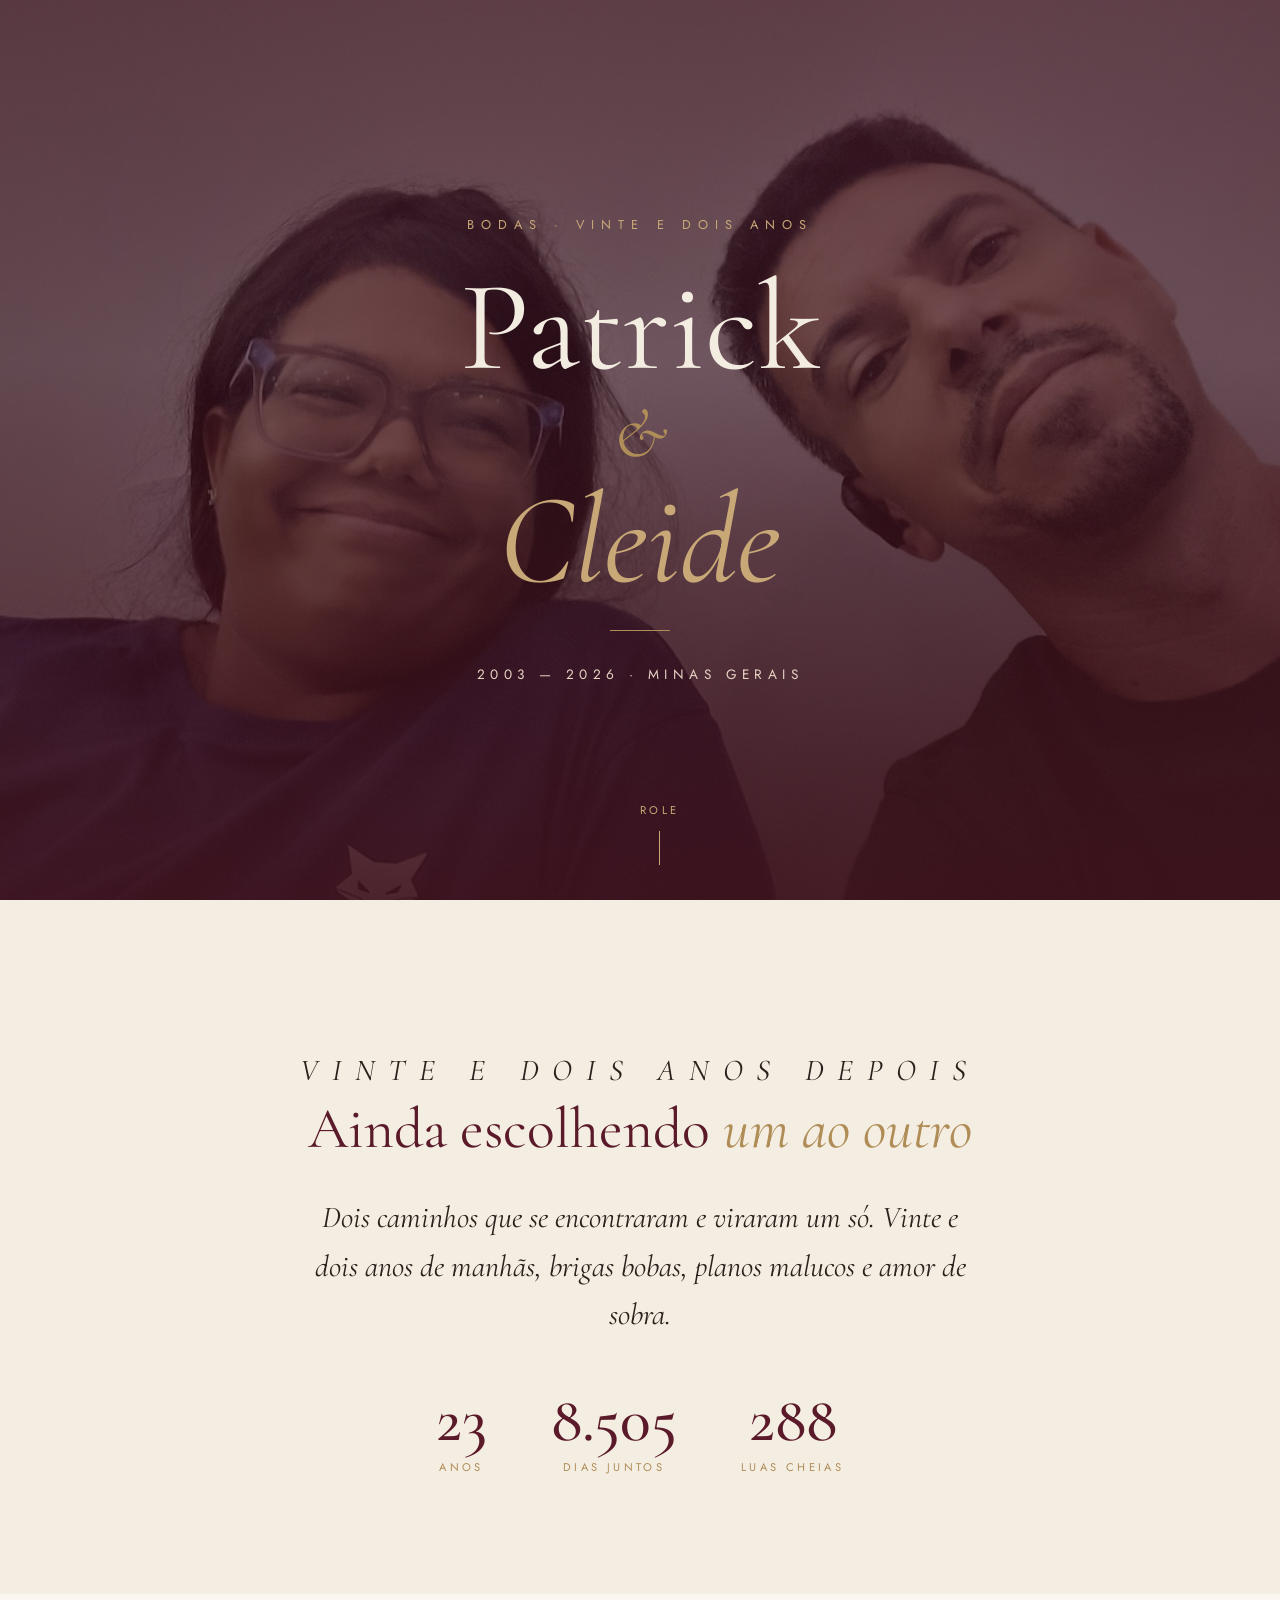
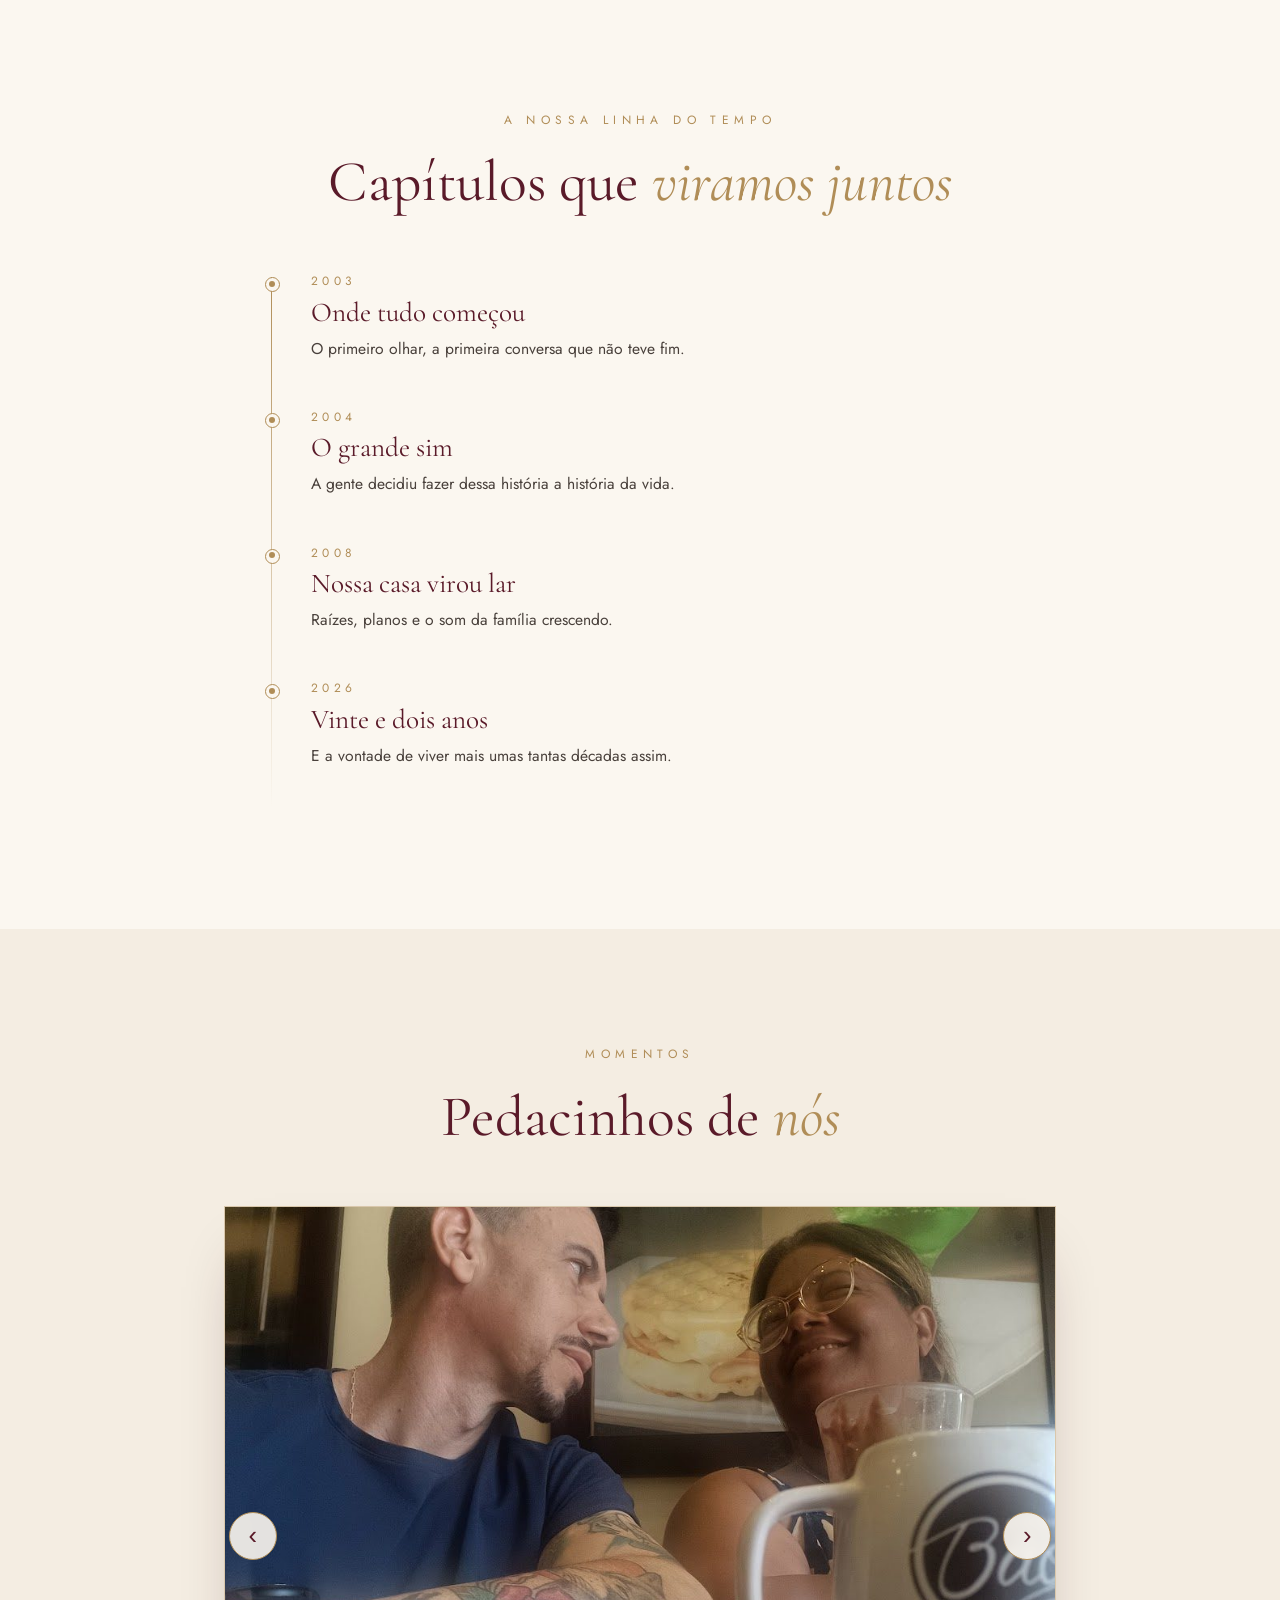
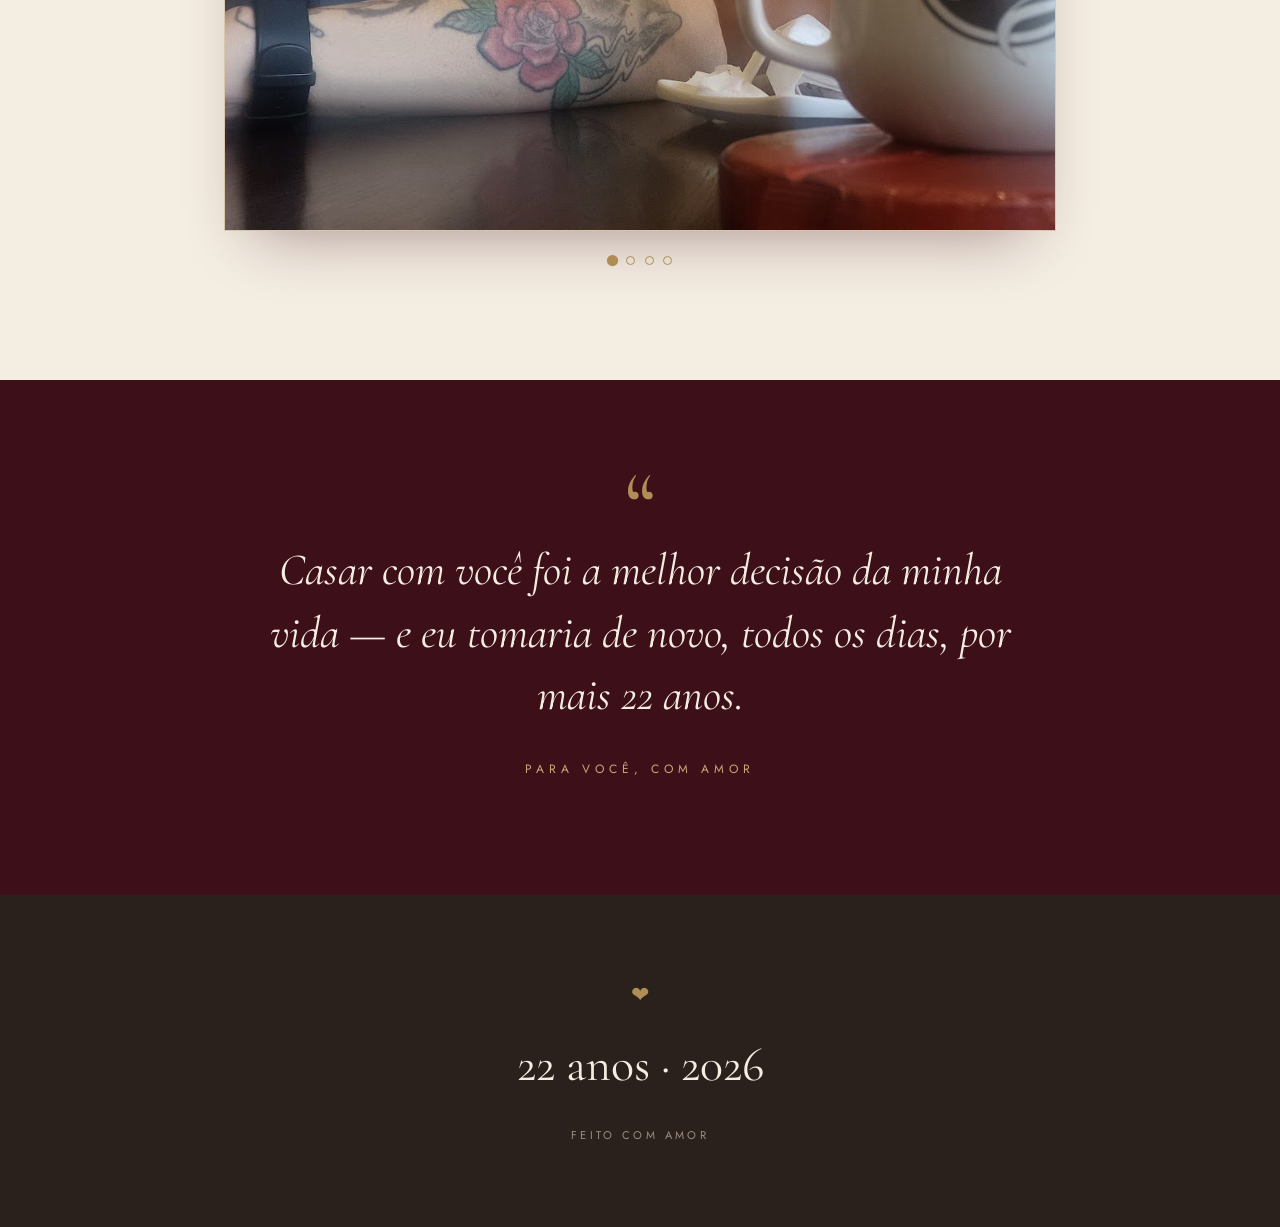
==== index.html @ 83cf00b6 "add index" ====
<!DOCTYPE html>
<html lang="pt-BR">
<head>
<meta charset="UTF-8">
<meta name="viewport" content="width=device-width, initial-scale=1.0">
<title>22 Anos · Nossa História</title>

<!--
  ╔══════════════════════════════════════════════════════════════╗
  ║   COMO PERSONALIZAR (super fácil)                              ║
  ╠══════════════════════════════════════════════════════════════╣
  ║                                                                ║
  ║   1) FOTOS                                                     ║
  ║      - Crie uma pasta chamada "fotos" do lado deste arquivo.   ║
  ║      - Coloque dentro: foto1.jpg, foto2.jpg, foto3.jpg ...     ║
  ║        (até foto8.jpg). Enquanto não tiver, aparece um         ║
  ║        espaço bonito reservado.                                ║
  ║      - A foto grande do topo é "fotos/capa.jpg".               ║
  ║                                                                ║
  ║   2) NOMES e DATAS                                             ║
  ║      - Procure por "EDITE AQUI" no código e troque os textos.  ║
  ║      - A data de quando vocês começaram fica logo abaixo,      ║
  ║        no bloco <script> (variável DATA_INICIO).               ║
  ║                                                                ║
  ╚══════════════════════════════════════════════════════════════╝
-->

<link rel="preconnect" href="https://fonts.googleapis.com">
<link rel="preconnect" href="https://fonts.gstatic.com" crossorigin>
<link href="https://fonts.googleapis.com/css2?family=Cormorant+Garamond:ital,wght@0,300;0,400;0,500;0,600;1,300;1,400;1,500&family=Jost:wght@300;400;500&display=swap" rel="stylesheet">

<style>
  :root{
    --cream:#F4EDE2;
    --ivory:#FBF7F0;
    --wine:#5A1A29;
    --wine-deep:#3D1019;
    --gold:#B08D57;
    --gold-soft:#C9A876;
    --ink:#2A211C;
    --blush:#E7D4C4;
  }

  *{margin:0;padding:0;box-sizing:border-box;}

  html{scroll-behavior:smooth;}

  body{
    font-family:'Jost',sans-serif;
    background:var(--ivory);
    color:var(--ink);
    overflow-x:hidden;
    line-height:1.7;
  }

  /* grão sutil sobre tudo */
  body::before{
    content:"";
    position:fixed;inset:0;
    pointer-events:none;z-index:9999;
    opacity:.035;
    background-image:url("data:image/svg+xml,%3Csvg xmlns='http://www.w3.org/2000/svg' width='160' height='160'%3E%3Cfilter id='n'%3E%3CfeTurbulence type='fractalNoise' baseFrequency='.9' numOctaves='3'/%3E%3C/filter%3E%3Crect width='100%25' height='100%25' filter='url(%23n)'/%3E%3C/svg%3E");
  }

  .serif{font-family:'Cormorant Garamond',serif;}

  /* ---------- HERO ---------- */
  .hero{
    position:relative;
    min-height:100vh;
    display:flex;
    align-items:center;
    justify-content:center;
    text-align:center;
    color:var(--cream);
    overflow:hidden;
  }
  .hero__bg{
    position:absolute;inset:0;
    background:var(--wine-deep);
  }
  .hero__bg img{
    width:100%;height:100%;
    object-fit:cover;
    opacity:.55;
    transform:scale(1.05);
    animation:slowZoom 18s ease-in-out infinite alternate;
  }
  @keyframes slowZoom{to{transform:scale(1.18);}}
  .hero__bg::after{
    content:"";position:absolute;inset:0;
    background:linear-gradient(180deg,rgba(61,16,25,.55) 0%,rgba(61,16,25,.35) 40%,rgba(61,16,25,.85) 100%);
  }
  .hero__inner{position:relative;z-index:2;padding:2rem;}
  .hero__kicker{
    font-size:.8rem;letter-spacing:.55em;
    text-transform:uppercase;
    color:var(--gold-soft);
    margin-bottom:1.8rem;
    opacity:0;animation:rise 1s ease .3s forwards;
  }
  .hero__names{
    font-size:clamp(3.2rem,11vw,8rem);
    font-weight:400;
    line-height:1;
    color:var(--cream);
    opacity:0;animation:rise 1.1s ease .55s forwards;
  }
  .hero__names em{font-style:italic;color:var(--gold-soft);}
  .hero__amp{display:block;font-size:.55em;color:var(--gold);font-style:italic;margin:.1em 0;}
  .hero__since{
    margin-top:2rem;
    font-size:.85rem;letter-spacing:.4em;text-transform:uppercase;
    color:var(--blush);
    opacity:0;animation:rise 1s ease .85s forwards;
  }
  .hero__line{
    width:60px;height:1px;background:var(--gold);
    margin:1.6rem auto;
    transform:scaleX(0);transform-origin:center;
    animation:grow 1.2s ease 1.1s forwards;
  }
  .scroll-hint{
    position:absolute;bottom:2.2rem;left:50%;transform:translateX(-50%);
    z-index:2;color:var(--gold-soft);font-size:.7rem;letter-spacing:.3em;
    text-transform:uppercase;opacity:0;animation:rise 1s ease 1.6s forwards;
  }
  .scroll-hint span{display:block;width:1px;height:34px;background:var(--gold-soft);margin:.7rem auto 0;animation:bob 2s ease-in-out infinite;}

  @keyframes rise{from{opacity:0;transform:translateY(22px);}to{opacity:1;transform:translateY(0);}}
  @keyframes grow{to{transform:scaleX(1);}}
  @keyframes bob{0%,100%{transform:scaleY(.4);transform-origin:top;}50%{transform:scaleY(1);}}

  /* ---------- seções genéricas ---------- */
  section{padding:clamp(4rem,9vw,9rem) 1.5rem;}
  .wrap{max-width:1100px;margin:0 auto;}
  .center{text-align:center;}

  .eyebrow{
    font-size:.75rem;letter-spacing:.45em;text-transform:uppercase;
    color:var(--gold);margin-bottom:1.2rem;
  }
  .display{
    font-family:'Cormorant Garamond',serif;
    font-weight:400;
    font-size:clamp(2.2rem,5vw,3.6rem);
    line-height:1.15;color:var(--wine);
  }
  .display em{font-style:italic;color:var(--gold);}

  /* intro */
  .intro{background:var(--cream);}
  .intro p{
    font-family:'Cormorant Garamond',serif;
    font-size:clamp(1.3rem,2.6vw,1.9rem);
    font-style:italic;
    max-width:680px;margin:2rem auto 0;
    color:var(--ink);line-height:1.6;
  }

  /* contador */
  .counter{display:flex;justify-content:center;gap:clamp(1.5rem,5vw,4rem);flex-wrap:wrap;margin-top:3rem;}
  .counter div{text-align:center;}
  .counter b{
    font-family:'Cormorant Garamond',serif;
    display:block;font-size:clamp(2.4rem,6vw,4rem);
    font-weight:500;color:var(--wine);line-height:1;
  }
  .counter small{font-size:.7rem;letter-spacing:.3em;text-transform:uppercase;color:var(--gold);}

  /* ---------- timeline ---------- */
  .timeline{background:var(--ivory);}
  .tl{max-width:760px;margin:3.5rem auto 0;position:relative;}
  .tl::before{content:"";position:absolute;left:11px;top:6px;bottom:6px;width:1px;background:linear-gradient(var(--gold),transparent);}
  .tl__item{position:relative;padding:0 0 2.8rem 3.2rem;}
  .tl__item::before{content:"";position:absolute;left:5px;top:6px;width:13px;height:13px;border-radius:50%;background:var(--ivory);border:1px solid var(--gold);}
  .tl__item::after{content:"";position:absolute;left:8.5px;top:9.5px;width:6px;height:6px;border-radius:50%;background:var(--gold);}
  .tl__year{font-size:.75rem;letter-spacing:.35em;text-transform:uppercase;color:var(--gold);margin-bottom:.3rem;}
  .tl__title{font-family:'Cormorant Garamond',serif;font-size:1.7rem;color:var(--wine);line-height:1.2;}
  .tl__text{font-size:.98rem;color:var(--ink);opacity:.85;margin-top:.4rem;}

  /* ---------- galeria / carrossel ---------- */
  .gallery{background:var(--cream);}
  .carousel{position:relative;max-width:880px;margin:3.5rem auto 0;padding:0 1.5rem;}
  .carousel__viewport{overflow:hidden;border:1px solid rgba(176,141,87,.4);box-shadow:0 30px 60px -30px rgba(61,16,25,.45);}
  .carousel__track{display:flex;transition:transform .7s cubic-bezier(.16,1,.3,1);}
  .slide{position:relative;flex:0 0 100%;aspect-ratio:4/3;overflow:hidden;background:linear-gradient(135deg,var(--blush),var(--cream));}
  .slide img{width:100%;height:100%;object-fit:cover;display:block;position:relative;z-index:2;}
  .foto__ph{position:absolute;inset:0;z-index:1;display:flex;flex-direction:column;align-items:center;justify-content:center;color:var(--gold);text-align:center;padding:1rem;}
  .foto__ph svg{width:34px;height:34px;opacity:.6;margin-bottom:.6rem;}
  .foto__ph span{font-size:.7rem;letter-spacing:.15em;text-transform:uppercase;opacity:.75;}
  .carousel__arrow{
    position:absolute;top:50%;transform:translateY(-50%);
    width:48px;height:48px;border-radius:50%;
    border:1px solid var(--gold);background:rgba(251,247,240,.9);
    color:var(--wine);font-size:1.6rem;line-height:1;cursor:pointer;
    display:flex;align-items:center;justify-content:center;
    transition:background .3s,color .3s,transform .3s;z-index:5;
    backdrop-filter:blur(4px);
  }
  .carousel__arrow:hover{background:var(--wine);color:var(--cream);}
  .carousel__arrow.prev{left:1.8rem;}
  .carousel__arrow.next{right:1.8rem;}
  .carousel__dots{display:flex;justify-content:center;gap:.6rem;margin-top:1.6rem;}
  .carousel__dots button{
    width:9px;height:9px;border-radius:50%;padding:0;cursor:pointer;
    border:1px solid var(--gold);background:transparent;transition:background .3s,transform .3s;
  }
  .carousel__dots button.active{background:var(--gold);transform:scale(1.25);}

  /* ---------- citação ---------- */
  .quote{background:var(--wine-deep);color:var(--cream);text-align:center;}
  .quote .mark{font-family:'Cormorant Garamond',serif;font-size:6rem;color:var(--gold);line-height:.2;display:block;}
  .quote p{font-family:'Cormorant Garamond',serif;font-style:italic;font-size:clamp(1.6rem,4vw,2.8rem);max-width:760px;margin:1.5rem auto 0;line-height:1.4;}
  .quote .by{margin-top:2rem;font-size:.75rem;letter-spacing:.4em;text-transform:uppercase;color:var(--gold-soft);}

  /* ---------- rodapé ---------- */
  footer{background:var(--ink);color:var(--blush);text-align:center;padding:5rem 1.5rem;}
  footer .heart{color:var(--gold);font-size:1.4rem;}
  footer .date{font-family:'Cormorant Garamond',serif;font-size:clamp(2rem,5vw,3rem);color:var(--cream);margin:.8rem 0;}
  footer small{font-size:.7rem;letter-spacing:.3em;text-transform:uppercase;opacity:.6;}

  /* reveal on scroll */
  .reveal{opacity:0;transform:translateY(34px);transition:opacity 1s ease,transform 1s ease;}
  .reveal.in{opacity:1;transform:none;}

  /* responsivo */
  @media(max-width:720px){
    .carousel{padding:0 .5rem;}
    .carousel__arrow{width:40px;height:40px;font-size:1.3rem;}
    .carousel__arrow.prev{left:.7rem;}
    .carousel__arrow.next{right:.7rem;}
    .slide{aspect-ratio:3/4;}
    .tl::before{left:11px;}
  }
</style>
</head>
<body>

  <!-- ===================== HERO ===================== -->
  <header class="hero">
    <div class="hero__bg">
      <!-- foto de capa: coloque fotos/capa.jpg -->
      <img src="[data-uri]" alt="">
    </div>
    <div class="hero__inner">
      <p class="hero__kicker">Bodas · Vinte e dois anos</p>
      <!-- EDITE AQUI: os nomes do casal -->
      <h1 class="hero__names serif">Patrick <span class="hero__amp">&amp;</span> <em>Cleide</em></h1>
      <div class="hero__line"></div>
      <!-- EDITE AQUI: a data / cidade -->
      <p class="hero__since">2003 — 2026 · Minas Gerais</p>
    </div>
    <div class="scroll-hint">role<span></span></div>
  </header>

  <!-- ===================== INTRO + CONTADOR ===================== -->
  <section class="intro center">
    <div class="wrap reveal">
      <p class="eyebrow">Vinte e dois anos depois</p>
      <h2 class="display">Ainda escolhendo <em>um ao outro</em></h2>
      <!-- EDITE AQUI: a frase de abertura -->
      <p>Dois caminhos que se encontraram e viraram um só. Vinte e dois anos de manhãs, brigas bobas, planos malucos e amor de sobra.</p>

      <div class="counter">
        <div><b id="anos">22</b><small>anos</small></div>
        <div><b id="dias">—</b><small>dias juntos</small></div>
        <div><b id="luas">—</b><small>luas cheias</small></div>
      </div>
    </div>
  </section>

  <!-- ===================== TIMELINE ===================== -->
  <section class="timeline">
    <div class="wrap center reveal">
      <p class="eyebrow">A nossa linha do tempo</p>
      <h2 class="display">Capítulos que <em>viramos juntos</em></h2>
    </div>
    <!-- EDITE AQUI: troque ano, título e texto de cada marco -->
    <div class="tl">
      <div class="tl__item reveal">
        <div class="tl__year">2003</div>
        <div class="tl__title">Onde tudo começou</div>
        <div class="tl__text">O primeiro olhar, a primeira conversa que não teve fim.</div>
      </div>
      <div class="tl__item reveal">
        <div class="tl__year">2004</div>
        <div class="tl__title">O grande sim</div>
        <div class="tl__text">A gente decidiu fazer dessa história a história da vida.</div>
      </div>
      <div class="tl__item reveal">
        <div class="tl__year">2008</div>
        <div class="tl__title">Nossa casa virou lar</div>
        <div class="tl__text">Raízes, planos e o som da família crescendo.</div>
      </div>
      <div class="tl__item reveal">
        <div class="tl__year">2026</div>
        <div class="tl__title">Vinte e dois anos</div>
        <div class="tl__text">E a vontade de viver mais umas tantas décadas assim.</div>
      </div>
    </div>
  </section>

  <!-- ===================== GALERIA ===================== -->
  <section class="gallery">
    <div class="wrap center reveal">
      <p class="eyebrow">Momentos</p>
      <h2 class="display">Pedacinhos de <em>nós</em></h2>
    </div>
    <div class="carousel" id="carousel">
      <div class="carousel__viewport">
        <div class="carousel__track" id="track">
          <figure class="slide"><img src="[data-uri]" alt="Café da manhã a dois"></figure>
          <figure class="slide"><img src="[data-uri]" alt="Em casa"></figure>
          <figure class="slide"><img src="[data-uri]" alt="Noite especial"></figure>
          <figure class="slide"><img src="[data-uri]" alt="Começo de 2026"></figure>
        </div>
      </div>
      <button class="carousel__arrow prev" id="prev" aria-label="Anterior">&#8249;</button>
      <button class="carousel__arrow next" id="next" aria-label="Próxima">&#8250;</button>
      <div class="carousel__dots" id="dots"></div>
    </div>
  </section>

  <!-- ===================== CITAÇÃO ===================== -->
  <section class="quote">
    <div class="wrap reveal">
      <span class="mark">&ldquo;</span>
      <!-- EDITE AQUI: uma frase de vocês -->
      <p>Casar com você foi a melhor decisão da minha vida — e eu tomaria de novo, todos os dias, por mais 22 anos.</p>
      <div class="by">para você, com amor</div>
    </div>
  </section>

  <!-- ===================== RODAPÉ ===================== -->
  <footer>
    <div class="heart">&#10084;</div>
    <!-- EDITE AQUI: a data da comemoração -->
    <div class="date serif">22 anos &middot; 2026</div>
    <small>Feito com amor</small>
  </footer>

<script>
  /* ===== EDITE AQUI: data em que vocês começaram (ano, mês, dia) ===== */
  /* mês começa em 0 -> janeiro=0, fevereiro=1, ... dezembro=11 */
  const DATA_INICIO = new Date(2003, 7, 24); // 24/agosto/2003

  (function(){
    const hoje = new Date();
    const ms = hoje - DATA_INICIO;
    const dias = Math.floor(ms / 86400000);
    const anos = Math.floor(dias / 365.25);
    const luas = Math.floor(dias / 29.53);

    document.getElementById('anos').textContent = anos;
    document.getElementById('dias').textContent = dias.toLocaleString('pt-BR');
    document.getElementById('luas').textContent = luas.toLocaleString('pt-BR');
  })();

  /* reveal no scroll */
  const io = new IntersectionObserver((entries)=>{
    entries.forEach(e=>{ if(e.isIntersecting){ e.target.classList.add('in'); io.unobserve(e.target);} });
  },{threshold:.15});
  document.querySelectorAll('.reveal').forEach(el=>io.observe(el));

  /* ===== carrossel ===== */
  (function(){
    const track = document.getElementById('track');
    const slides = Array.from(track.children);
    const dotsBox = document.getElementById('dots');
    let index = 0;

    // cria as bolinhas
    slides.forEach((_,i)=>{
      const b = document.createElement('button');
      if(i===0) b.classList.add('active');
      b.addEventListener('click',()=>go(i));
      dotsBox.appendChild(b);
    });
    const dots = Array.from(dotsBox.children);

    function go(i){
      index = (i + slides.length) % slides.length;
      track.style.transform = 'translateX(' + (-index*100) + '%)';
      dots.forEach((d,n)=>d.classList.toggle('active', n===index));
    }
    const next = ()=>go(index+1);
    const prev = ()=>go(index-1);

    document.getElementById('next').addEventListener('click',()=>{next();reset();});
    document.getElementById('prev').addEventListener('click',()=>{prev();reset();});

    // autoplay (pausa ao passar o mouse)
    let timer = setInterval(next, 5000);
    function reset(){ clearInterval(timer); timer = setInterval(next, 5000); }
    const car = document.getElementById('carousel');
    car.addEventListener('mouseenter',()=>clearInterval(timer));
    car.addEventListener('mouseleave',reset);

    // swipe no celular
    let x0=null;
    track.addEventListener('touchstart',e=>x0=e.touches[0].clientX,{passive:true});
    track.addEventListener('touchend',e=>{
      if(x0===null) return;
      const dx = e.changedTouches[0].clientX - x0;
      if(Math.abs(dx)>40){ dx<0 ? next() : prev(); reset(); }
      x0=null;
    });
  })();
</script>
</body>
</html>
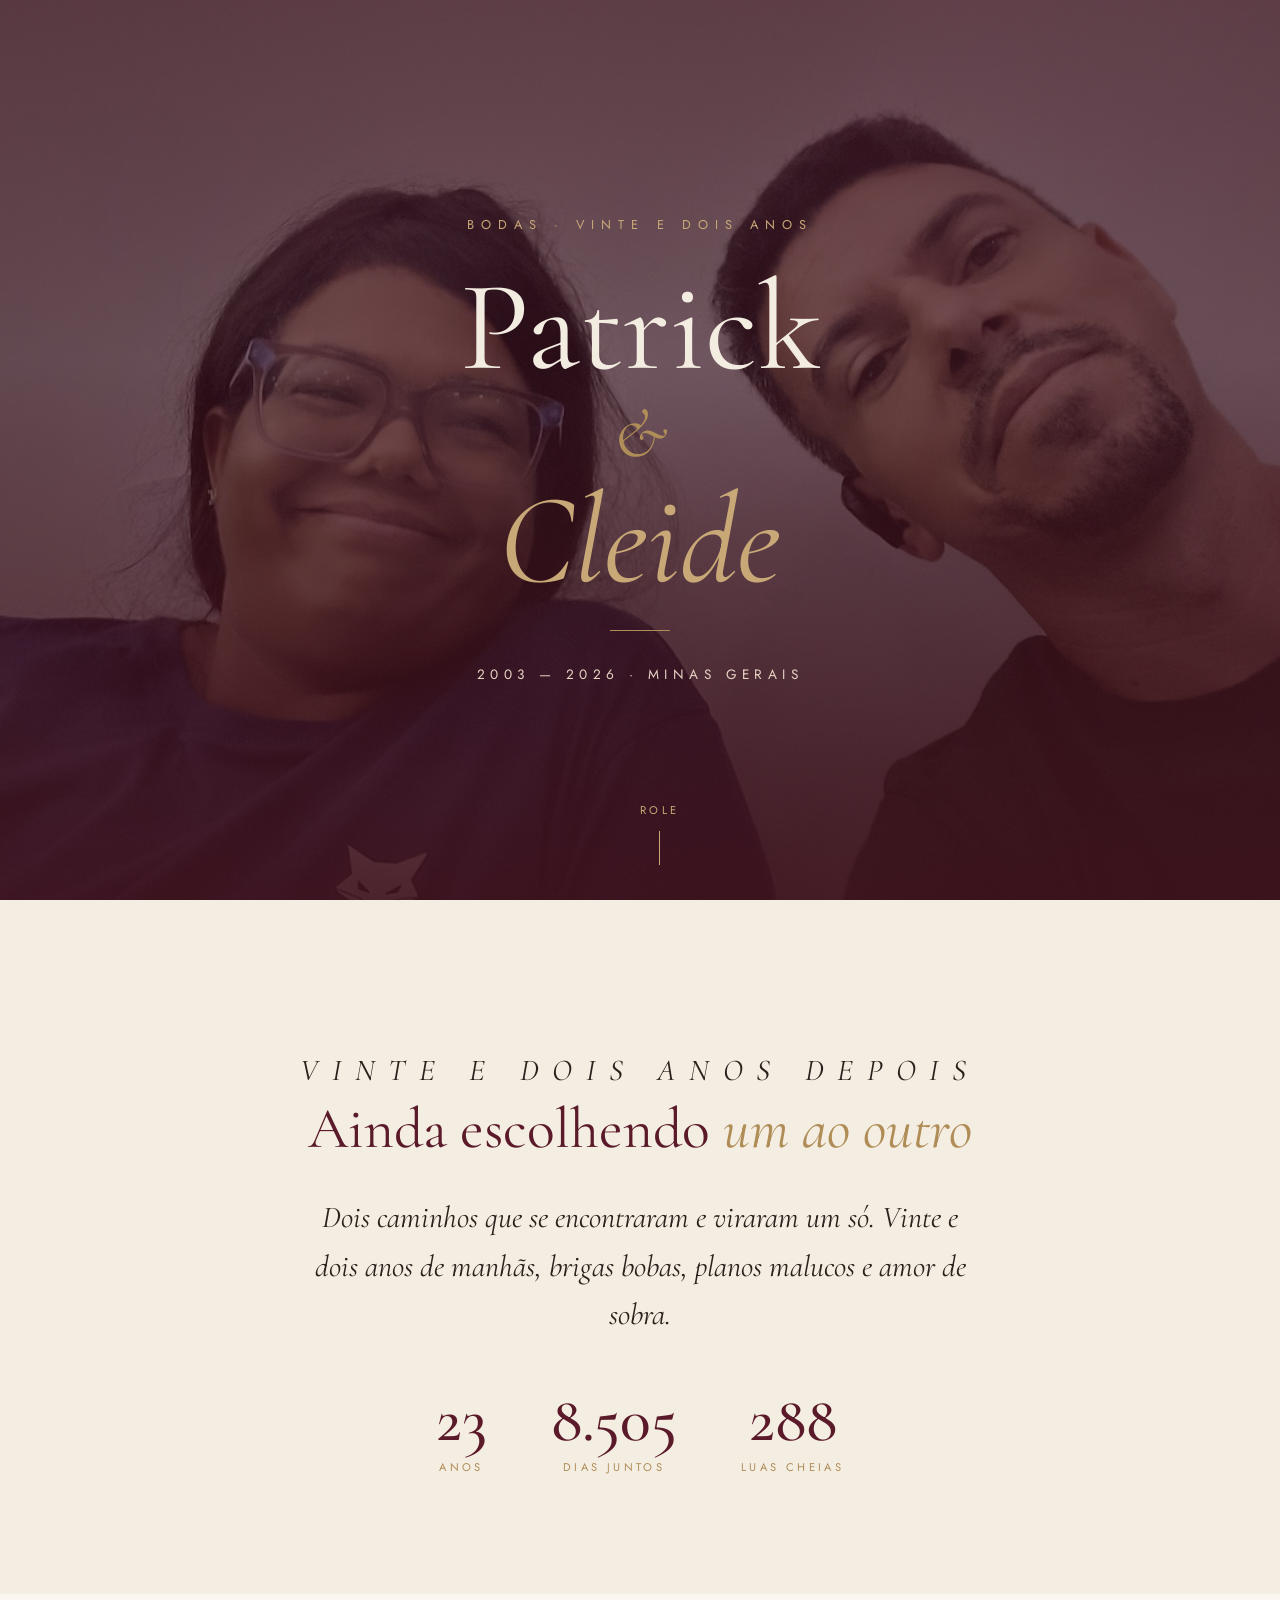
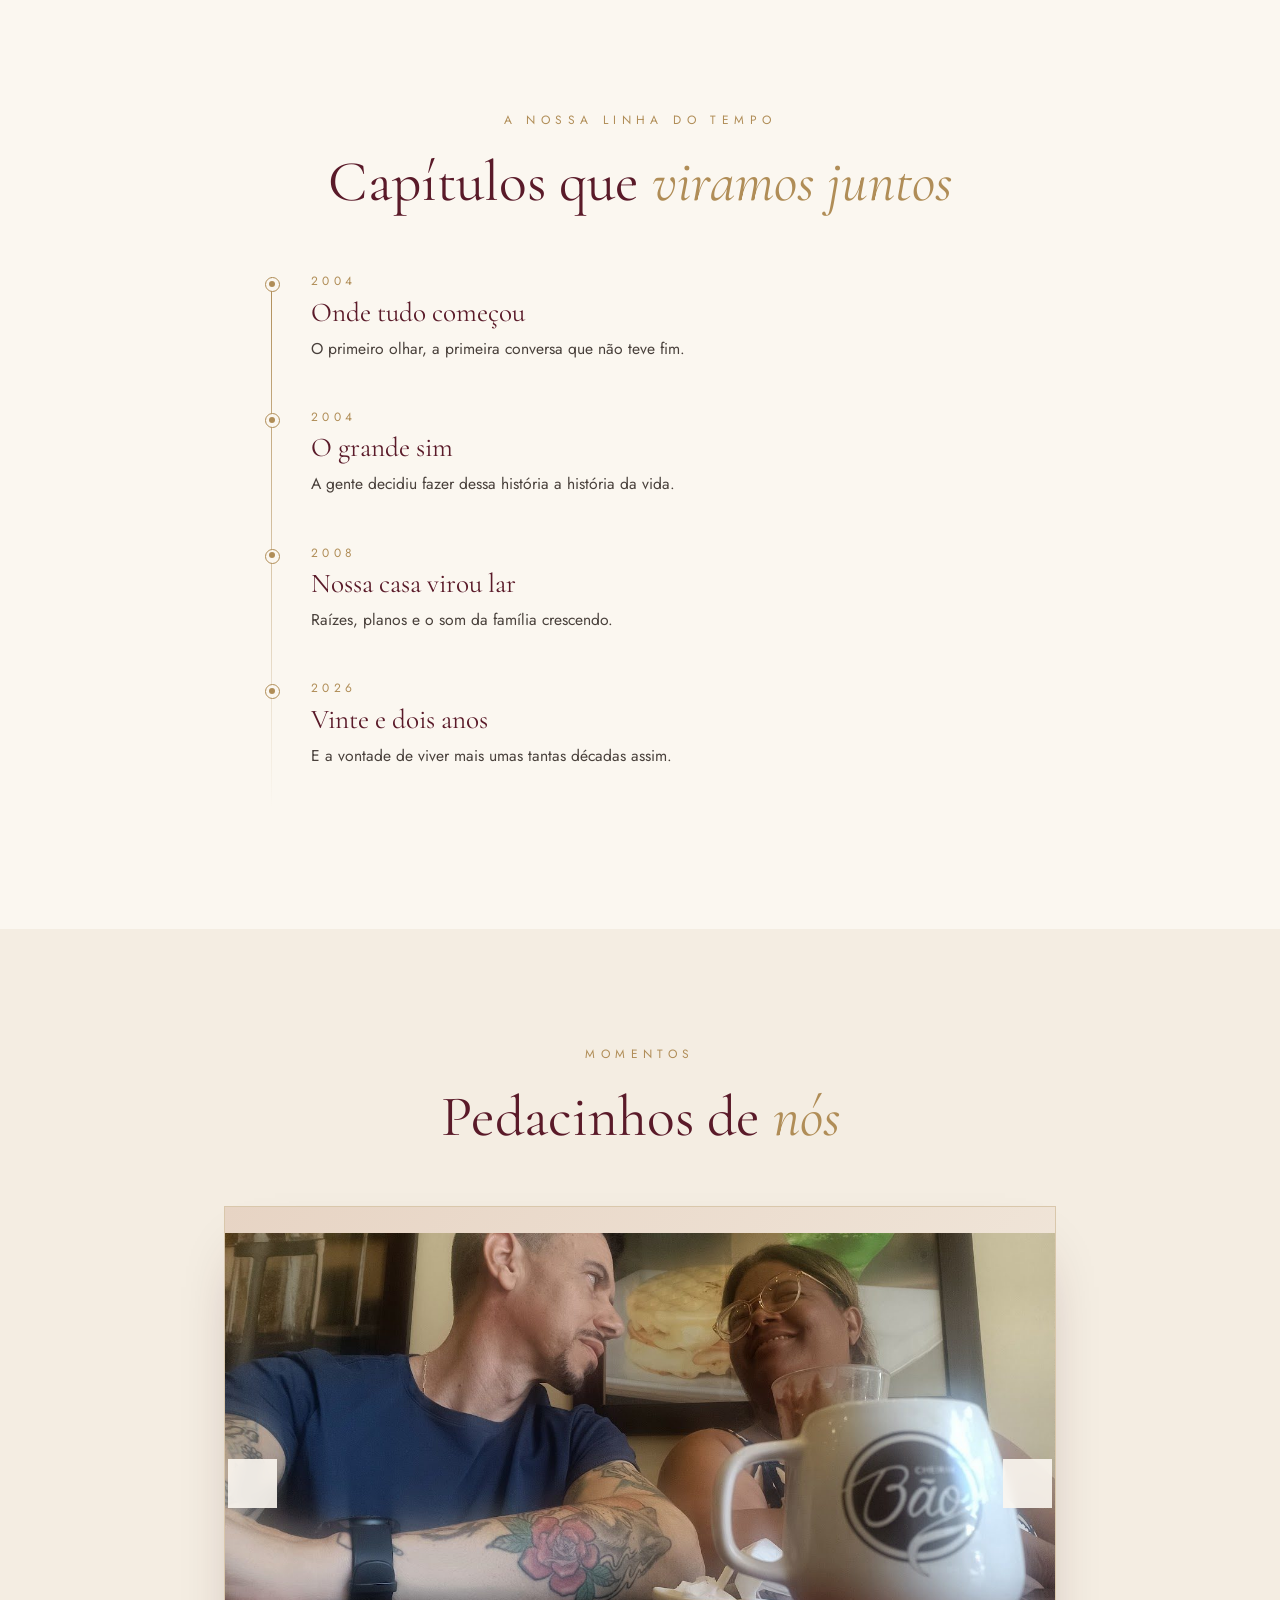
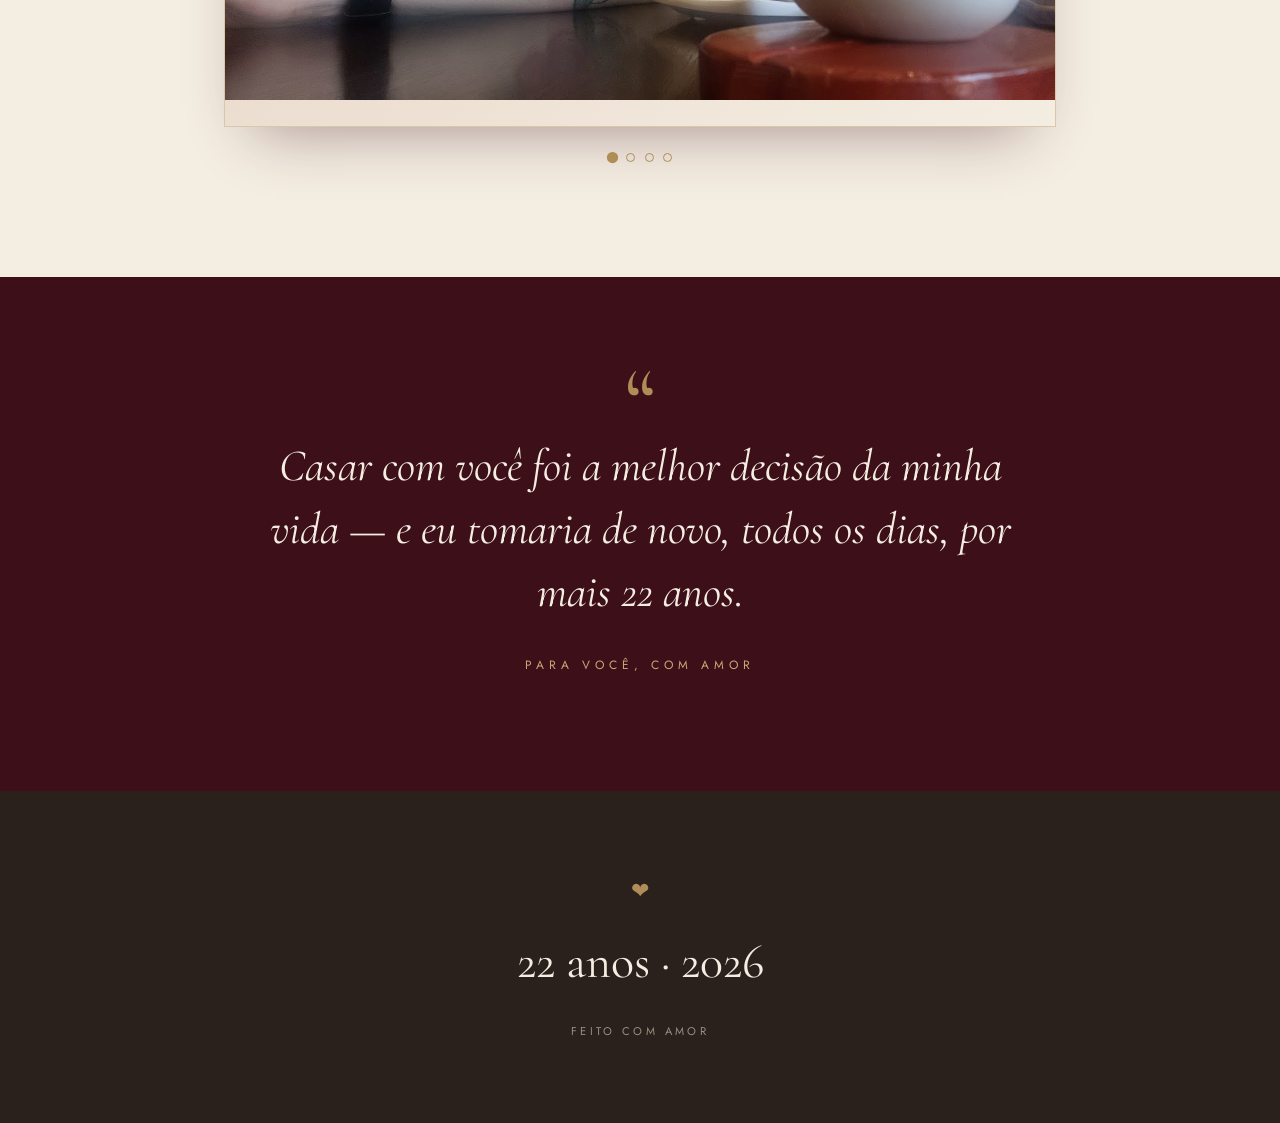
==== commit 91e70efe: "update carousel slide aspect ratio and image fit; change timeline year to 2004" ====
--- a/index.html
+++ b/index.html
@@ -184,8 +184,8 @@
   .carousel{position:relative;max-width:880px;margin:3.5rem auto 0;padding:0 1.5rem;}
   .carousel__viewport{overflow:hidden;border:1px solid rgba(176,141,87,.4);box-shadow:0 30px 60px -30px rgba(61,16,25,.45);}
   .carousel__track{display:flex;transition:transform .7s cubic-bezier(.16,1,.3,1);}
-  .slide{position:relative;flex:0 0 100%;aspect-ratio:4/3;overflow:hidden;background:linear-gradient(135deg,var(--blush),var(--cream));}
-  .slide img{width:100%;height:100%;object-fit:cover;display:block;position:relative;z-index:2;}
+  .slide{position:relative;flex:0 0 100%;aspect-ratio:16/10;overflow:hidden;background:linear-gradient(135deg,var(--blush),var(--cream));}
+  .slide img{width:100%;height:100%;object-fit:contain;object-position:center;display:block;position:relative;z-index:2;}
   .foto__ph{position:absolute;inset:0;z-index:1;display:flex;flex-direction:column;align-items:center;justify-content:center;color:var(--gold);text-align:center;padding:1rem;}
   .foto__ph svg{width:34px;height:34px;opacity:.6;margin-bottom:.6rem;}
   .foto__ph span{font-size:.7rem;letter-spacing:.15em;text-transform:uppercase;opacity:.75;}
@@ -230,7 +230,7 @@
     .carousel__arrow{width:40px;height:40px;font-size:1.3rem;}
     .carousel__arrow.prev{left:.7rem;}
     .carousel__arrow.next{right:.7rem;}
-    .slide{aspect-ratio:3/4;}
+    .slide{aspect-ratio:4/3;}
     .tl::before{left:11px;}
   }
 </style>
@@ -279,7 +279,7 @@
     <!-- EDITE AQUI: troque ano, título e texto de cada marco -->
     <div class="tl">
       <div class="tl__item reveal">
-        <div class="tl__year">2003</div>
+        <div class="tl__year">2004</div>
         <div class="tl__title">Onde tudo começou</div>
         <div class="tl__text">O primeiro olhar, a primeira conversa que não teve fim.</div>
       </div>
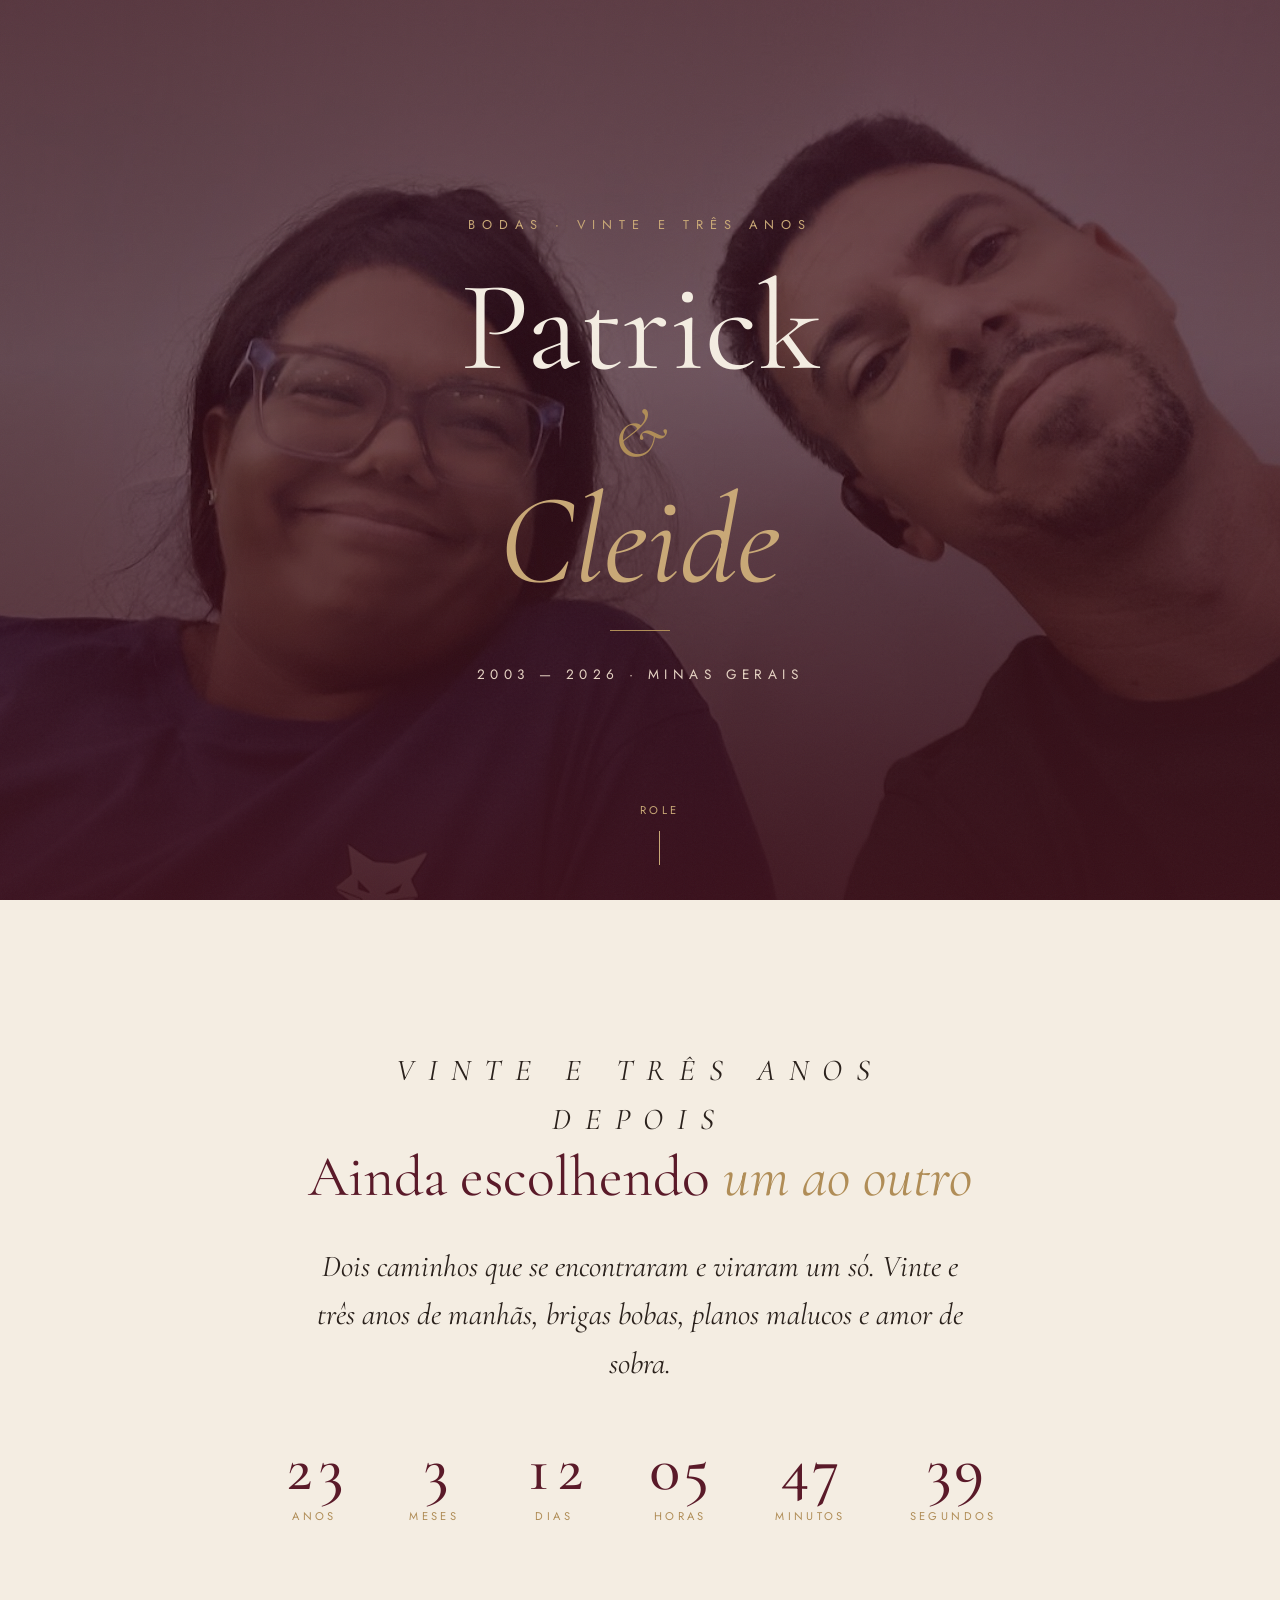
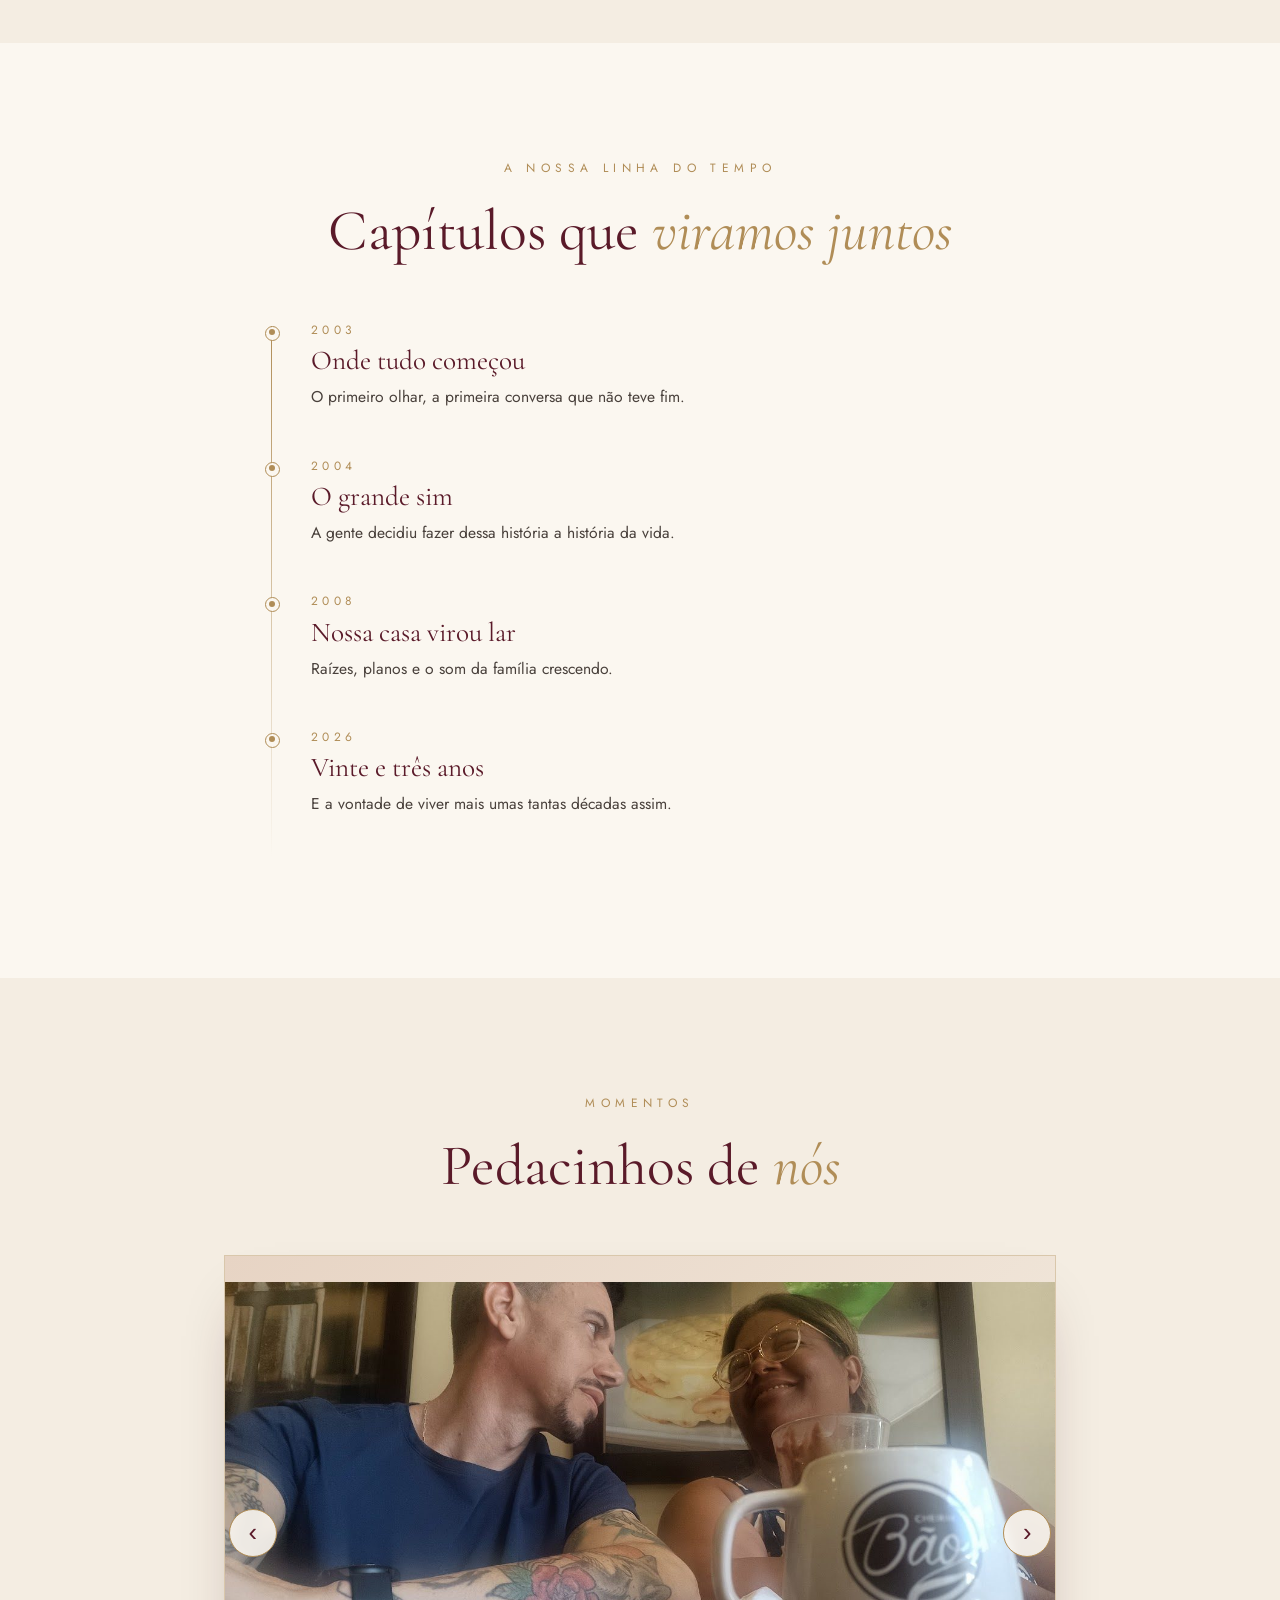
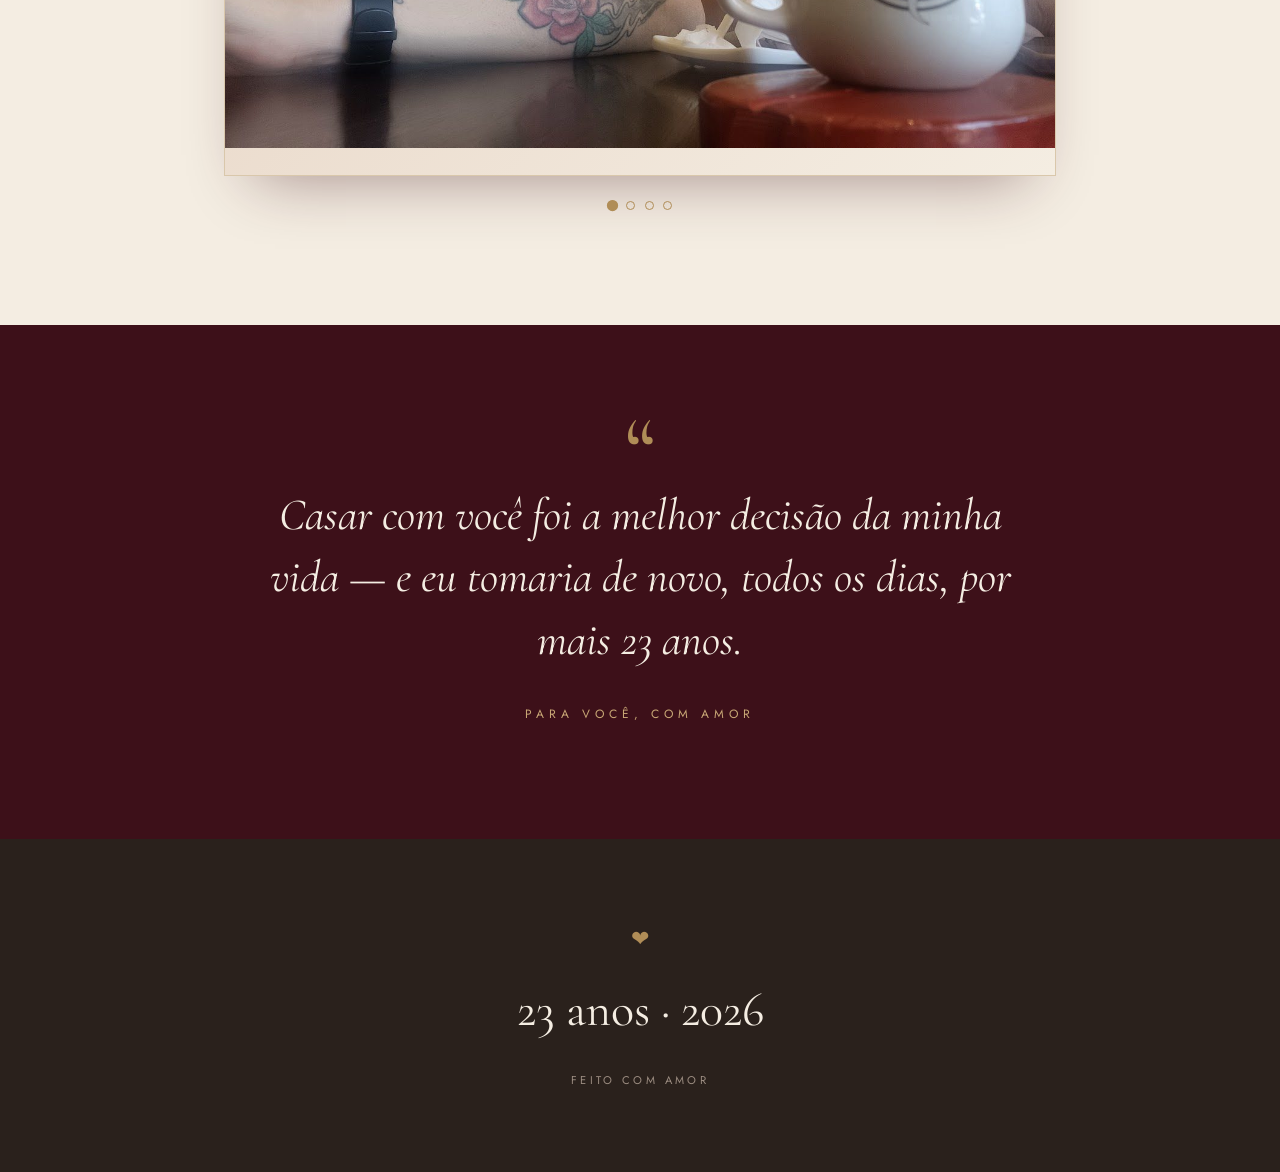
==== commit 9b7b73f0: "feat: contador em tempo real e anos dinâmicos - adiciona contador ao vivo (anos, meses, dias, horas," ====
--- a/index.html
+++ b/index.html
@@ -3,7 +3,7 @@
 <head>
 <meta charset="UTF-8">
 <meta name="viewport" content="width=device-width, initial-scale=1.0">
-<title>22 Anos · Nossa História</title>
+<title>23 Anos · Nossa História</title>
 
 <!--
   ╔══════════════════════════════════════════════════════════════╗
@@ -165,6 +165,7 @@
     font-family:'Cormorant Garamond',serif;
     display:block;font-size:clamp(2.4rem,6vw,4rem);
     font-weight:500;color:var(--wine);line-height:1;
+    font-variant-numeric:tabular-nums;
   }
   .counter small{font-size:.7rem;letter-spacing:.3em;text-transform:uppercase;color:var(--gold);}
 
@@ -244,7 +245,7 @@
       <img src="[data-uri]" alt="">
     </div>
     <div class="hero__inner">
-      <p class="hero__kicker">Bodas · Vinte e dois anos</p>
+      <p class="hero__kicker">Bodas · <span class="anos-ext">Vinte e três</span> anos</p>
       <!-- EDITE AQUI: os nomes do casal -->
       <h1 class="hero__names serif">Patrick <span class="hero__amp">&amp;</span> <em>Cleide</em></h1>
       <div class="hero__line"></div>
@@ -257,15 +258,18 @@
   <!-- ===================== INTRO + CONTADOR ===================== -->
   <section class="intro center">
     <div class="wrap reveal">
-      <p class="eyebrow">Vinte e dois anos depois</p>
+      <p class="eyebrow"><span class="anos-ext">Vinte e três</span> anos depois</p>
       <h2 class="display">Ainda escolhendo <em>um ao outro</em></h2>
       <!-- EDITE AQUI: a frase de abertura -->
-      <p>Dois caminhos que se encontraram e viraram um só. Vinte e dois anos de manhãs, brigas bobas, planos malucos e amor de sobra.</p>
+      <p>Dois caminhos que se encontraram e viraram um só. <span class="anos-ext">Vinte e três</span> anos de manhãs, brigas bobas, planos malucos e amor de sobra.</p>
 
       <div class="counter">
-        <div><b id="anos">22</b><small>anos</small></div>
-        <div><b id="dias">—</b><small>dias juntos</small></div>
-        <div><b id="luas">—</b><small>luas cheias</small></div>
+        <div><b id="c-anos">—</b><small>anos</small></div>
+        <div><b id="c-meses">—</b><small>meses</small></div>
+        <div><b id="c-dias">—</b><small>dias</small></div>
+        <div><b id="c-horas">—</b><small>horas</small></div>
+        <div><b id="c-min">—</b><small>minutos</small></div>
+        <div><b id="c-seg">—</b><small>segundos</small></div>
       </div>
     </div>
   </section>
@@ -279,7 +283,7 @@
     <!-- EDITE AQUI: troque ano, título e texto de cada marco -->
     <div class="tl">
       <div class="tl__item reveal">
-        <div class="tl__year">2004</div>
+        <div class="tl__year">2003</div>
         <div class="tl__title">Onde tudo começou</div>
         <div class="tl__text">O primeiro olhar, a primeira conversa que não teve fim.</div>
       </div>
@@ -295,7 +299,7 @@
       </div>
       <div class="tl__item reveal">
         <div class="tl__year">2026</div>
-        <div class="tl__title">Vinte e dois anos</div>
+        <div class="tl__title"><span class="anos-ext">Vinte e três</span> anos</div>
         <div class="tl__text">E a vontade de viver mais umas tantas décadas assim.</div>
       </div>
     </div>
@@ -327,7 +331,7 @@
     <div class="wrap reveal">
       <span class="mark">&ldquo;</span>
       <!-- EDITE AQUI: uma frase de vocês -->
-      <p>Casar com você foi a melhor decisão da minha vida — e eu tomaria de novo, todos os dias, por mais 22 anos.</p>
+      <p>Casar com você foi a melhor decisão da minha vida — e eu tomaria de novo, todos os dias, por mais 23 anos.</p>
       <div class="by">para você, com amor</div>
     </div>
   </section>
@@ -336,7 +340,7 @@
   <footer>
     <div class="heart">&#10084;</div>
     <!-- EDITE AQUI: a data da comemoração -->
-    <div class="date serif">22 anos &middot; 2026</div>
+    <div class="date serif"><span id="f-anos">23</span> anos &middot; <span id="f-ano">2026</span></div>
     <small>Feito com amor</small>
   </footer>
 
@@ -345,16 +349,78 @@
   /* mês começa em 0 -> janeiro=0, fevereiro=1, ... dezembro=11 */
   const DATA_INICIO = new Date(2003, 7, 24); // 24/agosto/2003
 
+  /* ===== contador em tempo real: anos, meses, dias, horas, min, seg ===== */
   (function(){
-    const hoje = new Date();
-    const ms = hoje - DATA_INICIO;
-    const dias = Math.floor(ms / 86400000);
-    const anos = Math.floor(dias / 365.25);
-    const luas = Math.floor(dias / 29.53);
-
-    document.getElementById('anos').textContent = anos;
-    document.getElementById('dias').textContent = dias.toLocaleString('pt-BR');
-    document.getElementById('luas').textContent = luas.toLocaleString('pt-BR');
+    const el = {
+      anos:  document.getElementById('c-anos'),
+      meses: document.getElementById('c-meses'),
+      dias:  document.getElementById('c-dias'),
+      horas: document.getElementById('c-horas'),
+      min:   document.getElementById('c-min'),
+      seg:   document.getElementById('c-seg'),
+    };
+
+    // decompõe o tempo decorrido respeitando o calendário (meses têm tamanhos diferentes)
+    function decompor(inicio, agora){
+      let anos  = agora.getFullYear() - inicio.getFullYear();
+      let meses = agora.getMonth()    - inicio.getMonth();
+      let dias  = agora.getDate()     - inicio.getDate();
+      let horas = agora.getHours()    - inicio.getHours();
+      let min   = agora.getMinutes()  - inicio.getMinutes();
+      let seg   = agora.getSeconds()  - inicio.getSeconds();
+
+      if(seg   < 0){ seg   += 60; min--;   }
+      if(min   < 0){ min   += 60; horas--; }
+      if(horas < 0){ horas += 24; dias--;  }
+      if(dias  < 0){
+        // empresta os dias do mês anterior ao "agora"
+        const diasMesAnterior = new Date(agora.getFullYear(), agora.getMonth(), 0).getDate();
+        dias += diasMesAnterior; meses--;
+      }
+      if(meses < 0){ meses += 12; anos--; }
+      return { anos, meses, dias, horas, min, seg };
+    }
+
+    const pad = n => String(n).padStart(2,'0');
+
+    function tick(){
+      const t = decompor(DATA_INICIO, new Date());
+      el.anos.textContent  = t.anos;
+      el.meses.textContent = t.meses;
+      el.dias.textContent  = t.dias;
+      el.horas.textContent = pad(t.horas);
+      el.min.textContent   = pad(t.min);
+      el.seg.textContent   = pad(t.seg);
+    }
+
+    tick();
+    setInterval(tick, 1000);
+  })();
+
+  /* ===== nº de anos dinâmico: rodapé + textos por extenso ===== */
+  (function(){
+    const anoAtual = new Date().getFullYear();
+    const anos = anoAtual - DATA_INICIO.getFullYear();
+
+    // rodapé: "23 anos · 2026"
+    document.getElementById('f-anos').textContent = anos;
+    document.getElementById('f-ano').textContent  = anoAtual;
+
+    // converte 0–99 em palavras (PT-BR), 1ª letra maiúscula
+    function porExtenso(n){
+      const u = ['zero','um','dois','três','quatro','cinco','seis','sete','oito','nove'];
+      const dez = ['dez','onze','doze','treze','catorze','quinze','dezesseis','dezessete','dezoito','dezenove'];
+      const dezenas = ['','','vinte','trinta','quarenta','cinquenta','sessenta','setenta','oitenta','noventa'];
+      let t;
+      if(n < 10) t = u[n];
+      else if(n < 20) t = dez[n-10];
+      else { const d = Math.floor(n/10), r = n%10; t = r ? dezenas[d]+' e '+u[r] : dezenas[d]; }
+      return t.charAt(0).toUpperCase() + t.slice(1);
+    }
+
+    // aplica o texto por extenso em todos os <span class="anos-ext">
+    const ext = porExtenso(anos);
+    document.querySelectorAll('.anos-ext').forEach(el => el.textContent = ext);
   })();
 
   /* reveal no scroll */
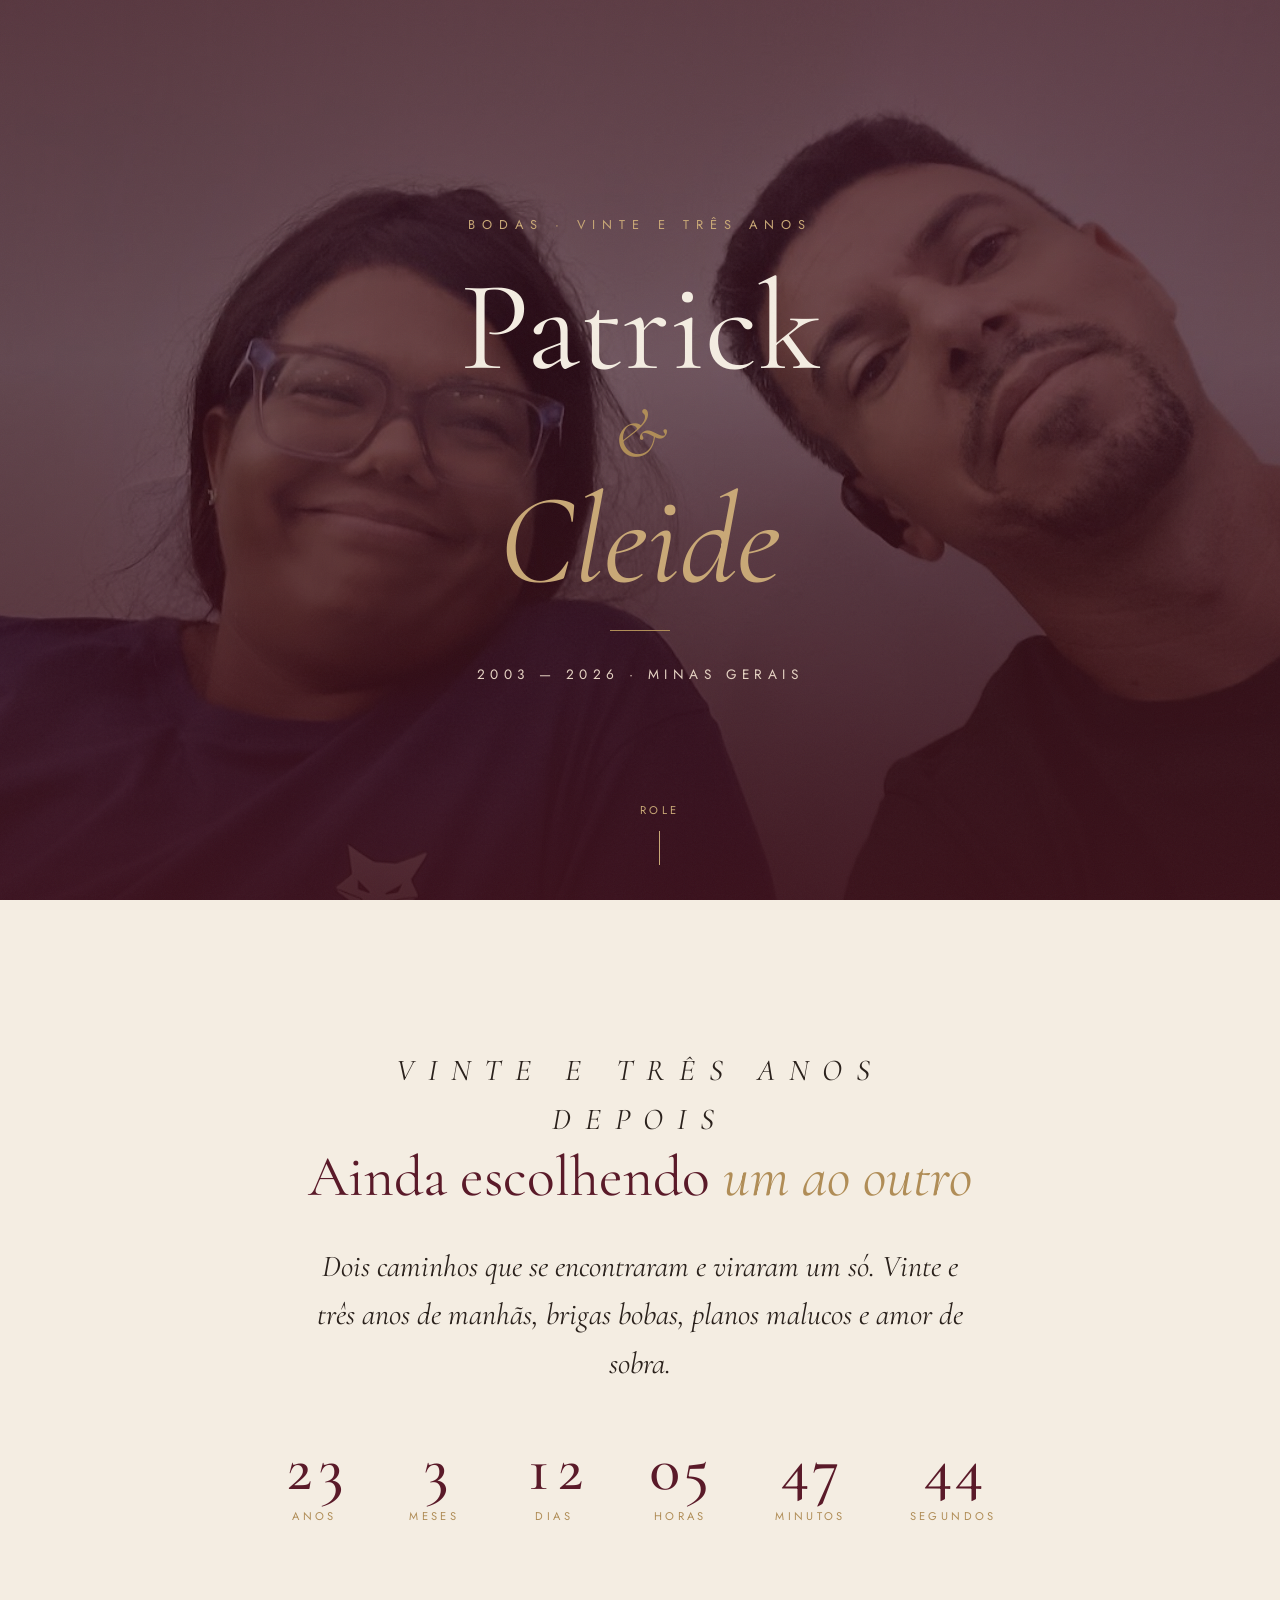
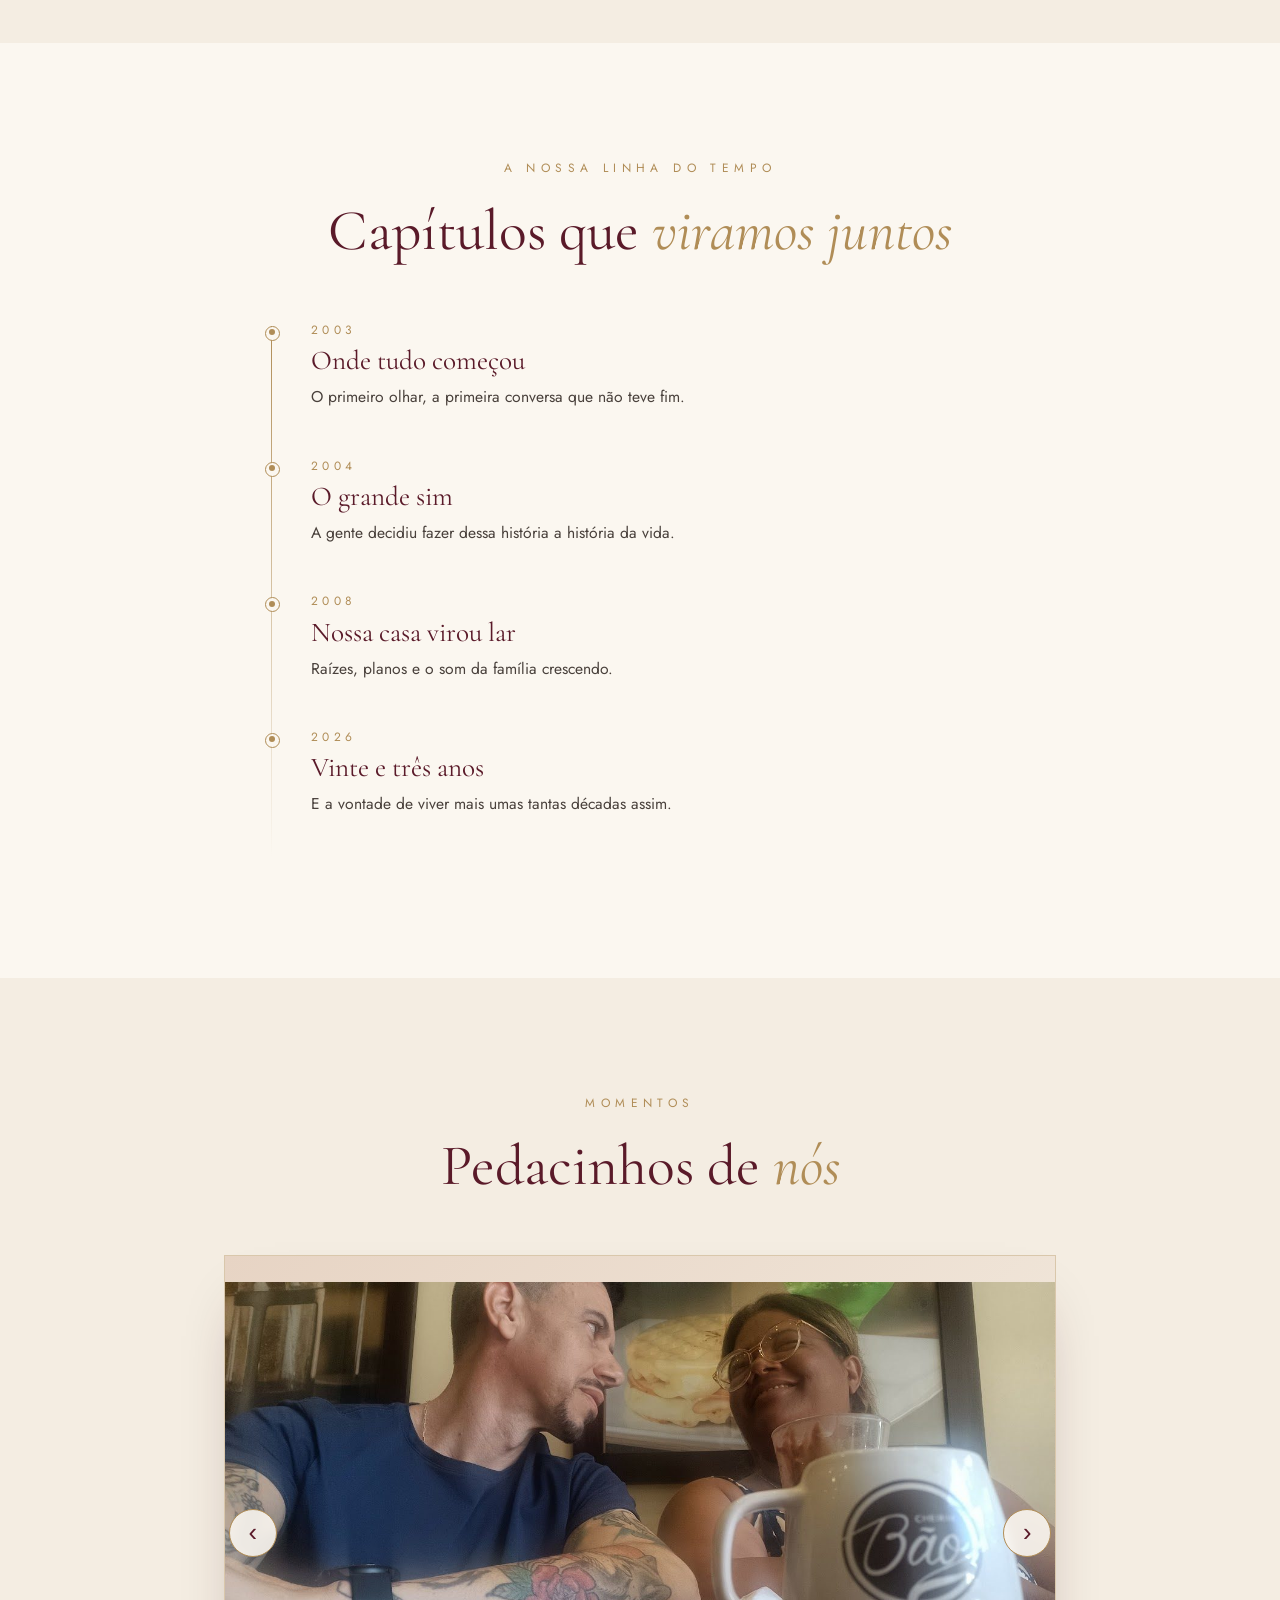
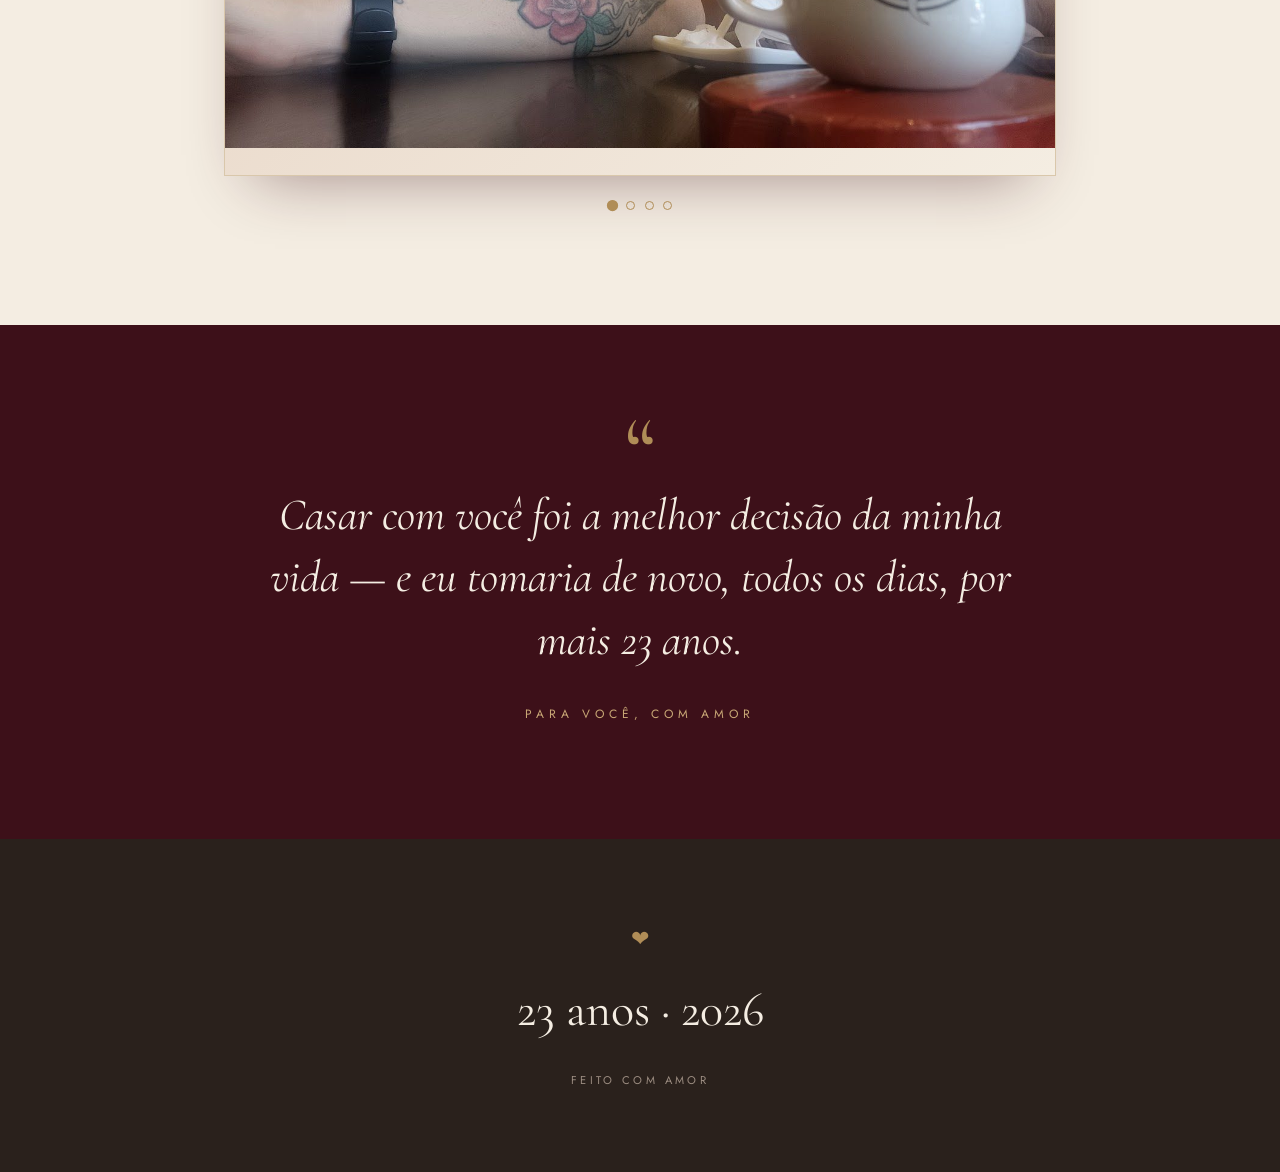
==== commit c075b3aa: "feat: deixa o título da aba dinâmico (número de anos)" ====
--- a/index.html
+++ b/index.html
@@ -406,6 +406,9 @@
     document.getElementById('f-anos').textContent = anos;
     document.getElementById('f-ano').textContent  = anoAtual;
 
+    // título da aba: "23 Anos · Nossa História"
+    document.title = anos + ' Anos · Nossa História';
+
     // converte 0–99 em palavras (PT-BR), 1ª letra maiúscula
     function porExtenso(n){
       const u = ['zero','um','dois','três','quatro','cinco','seis','sete','oito','nove'];
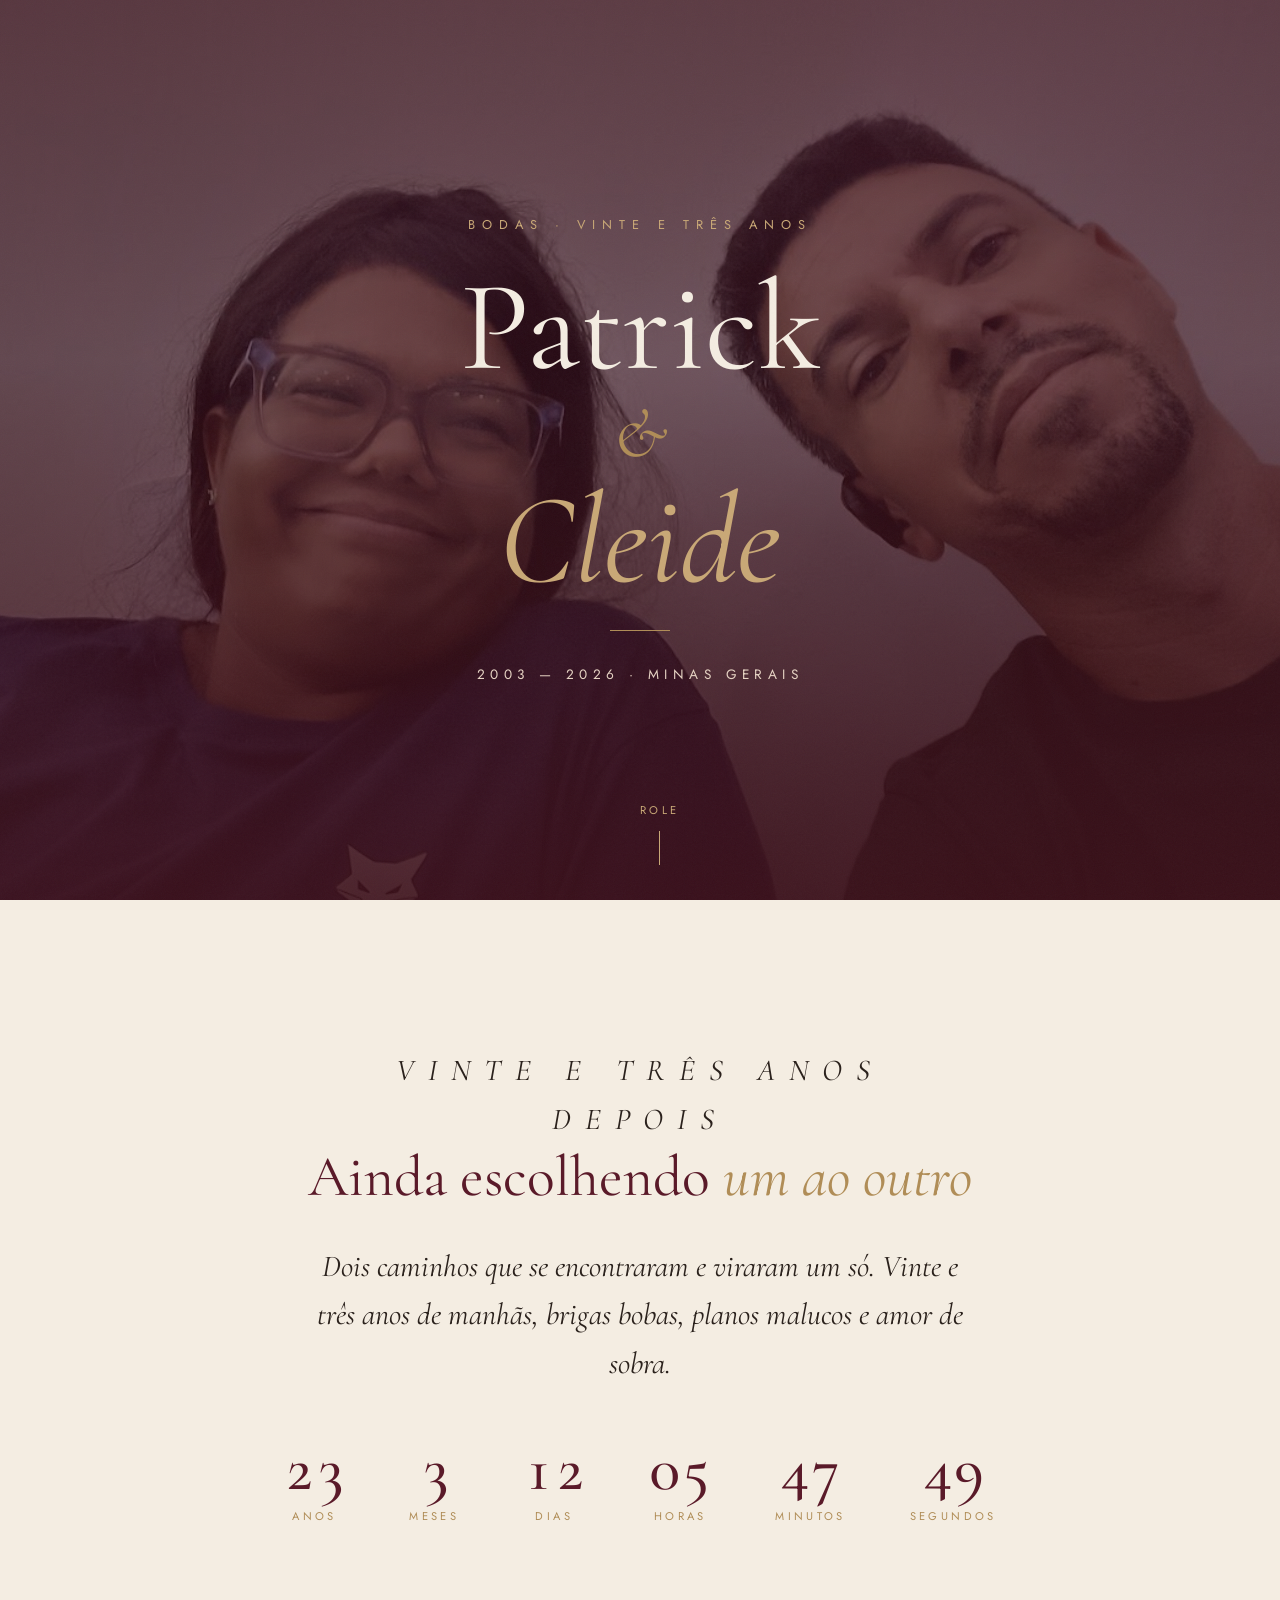
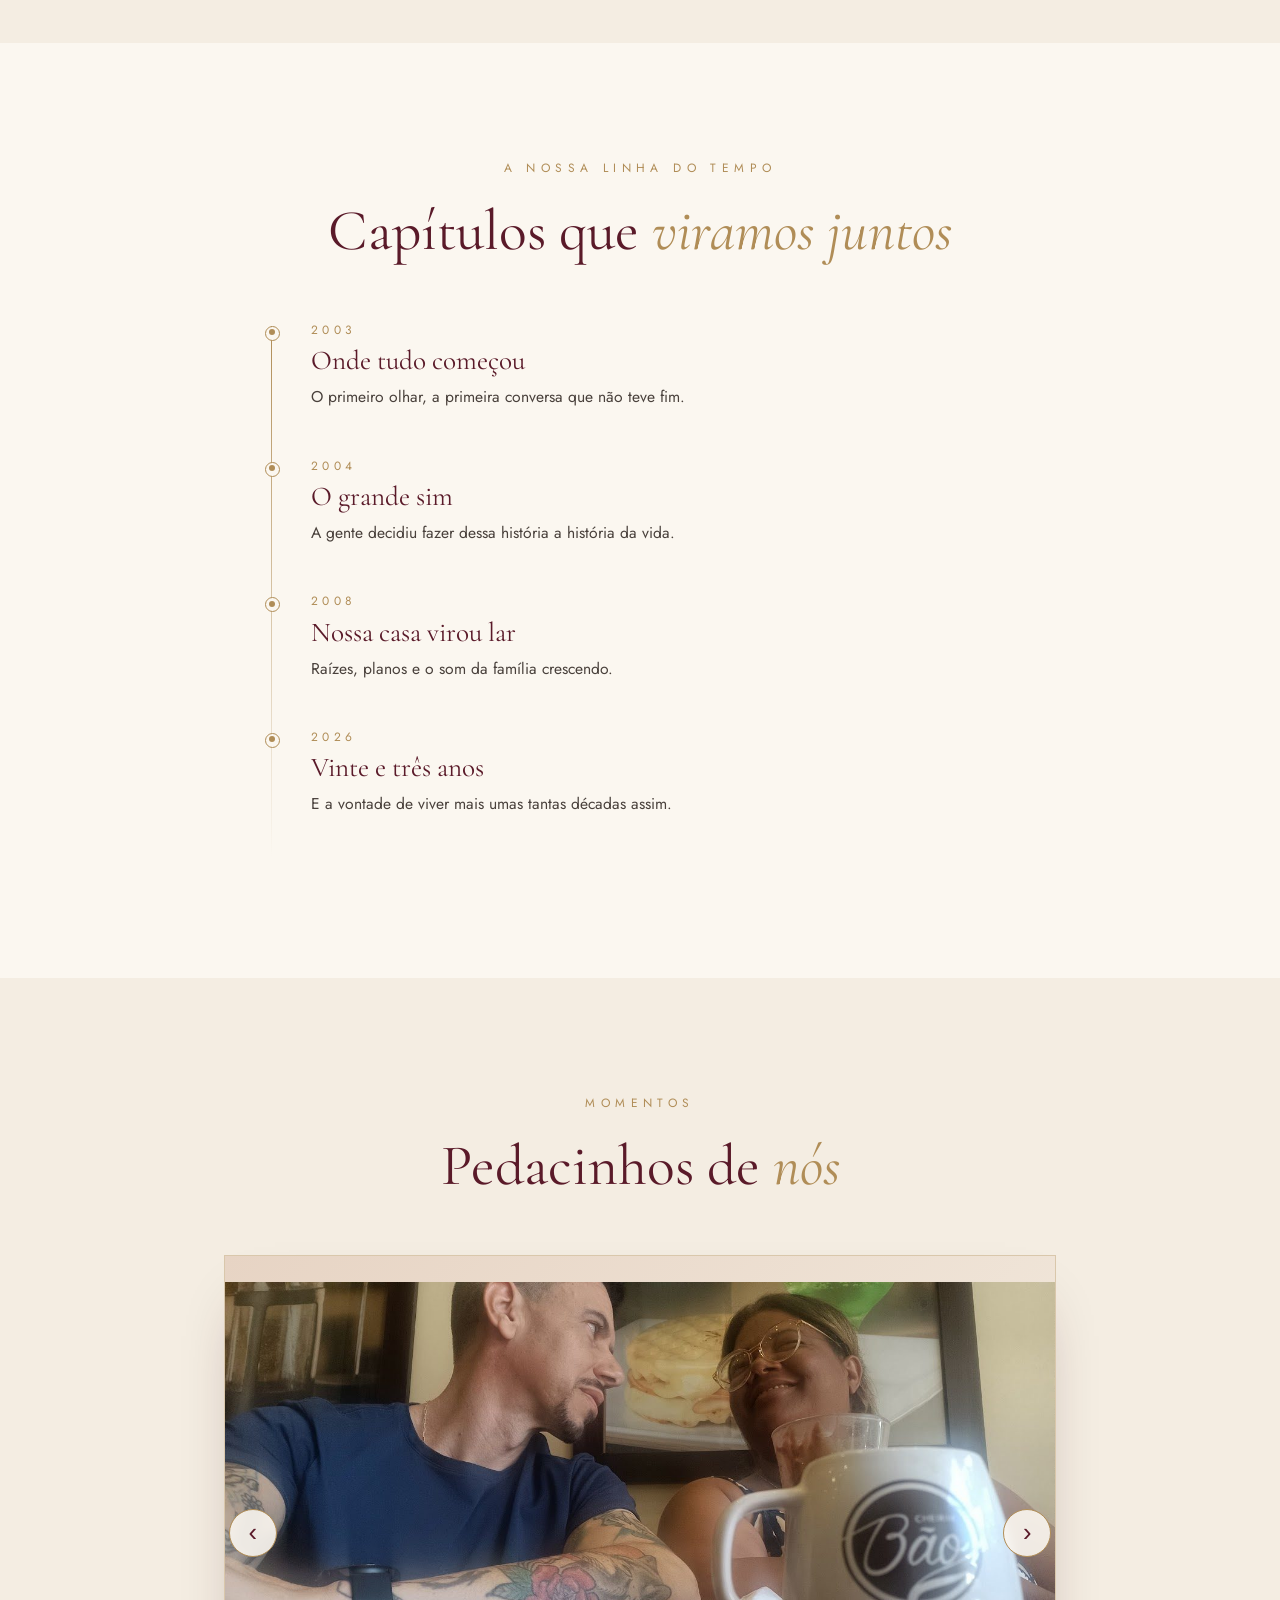
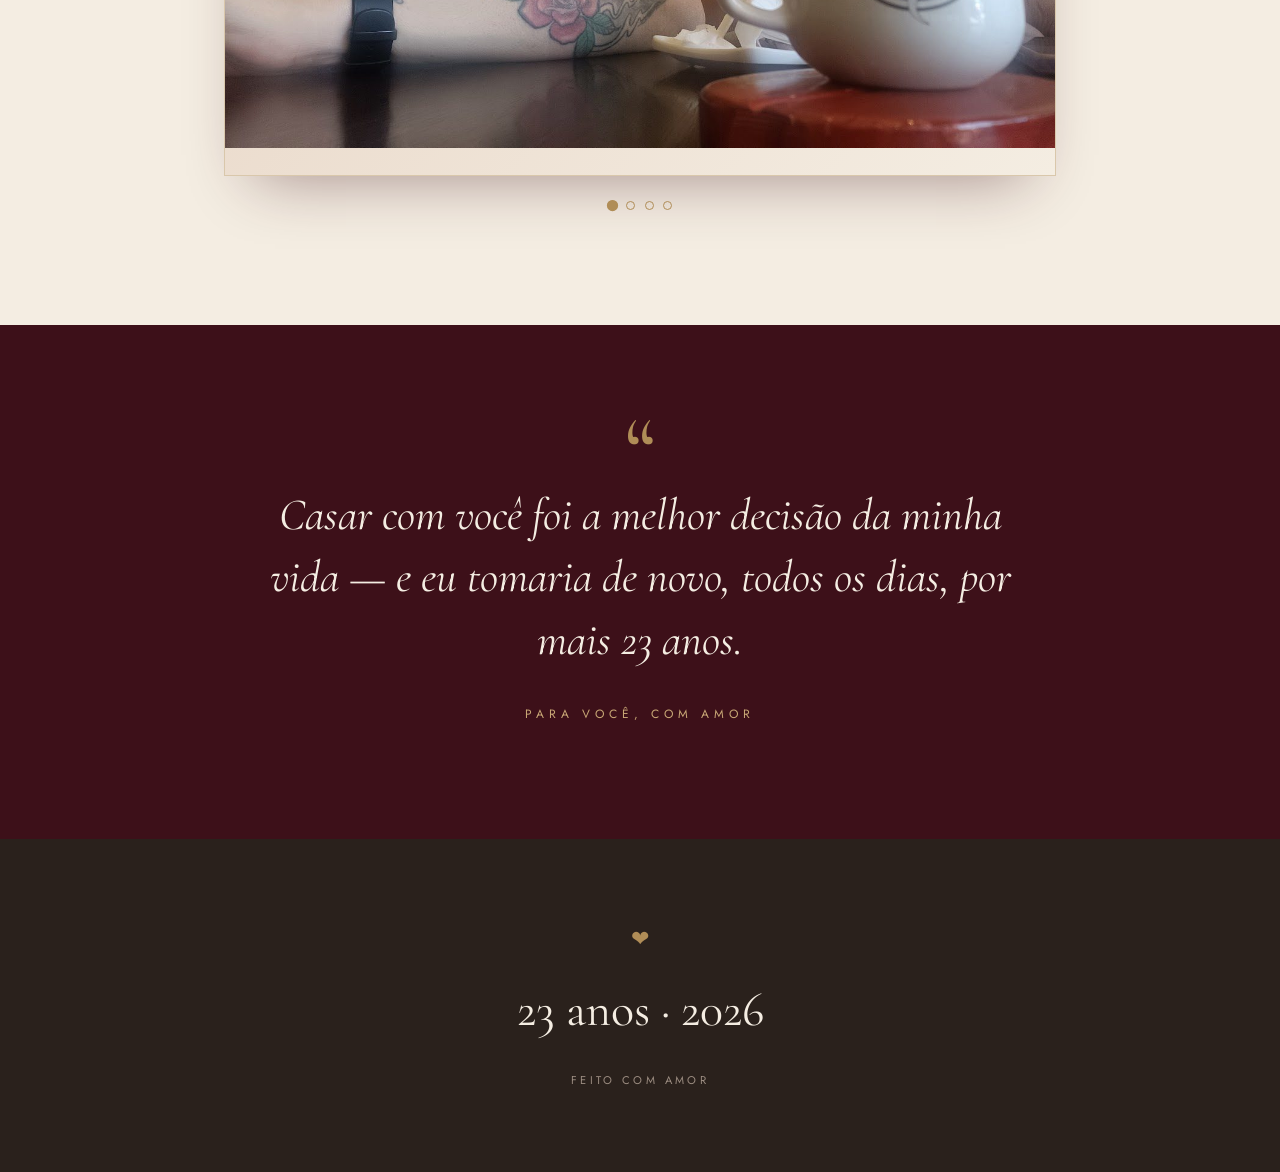
==== commit 81ac84f2: "feat: fogos de artificio em datas comemorativas Dispara animacao de fogos (dourado & vinho, ~4,5s) a" ====
--- a/index.html
+++ b/index.html
@@ -64,6 +64,13 @@
 
   .serif{font-family:'Cormorant Garamond',serif;}
 
+  /* fogos de artifício (overlay ao abrir a página) */
+  #fogos{
+    position:fixed;inset:0;
+    z-index:9998;pointer-events:none;
+    opacity:1;transition:opacity 1.2s ease;
+  }
+
   /* ---------- HERO ---------- */
   .hero{
     position:relative;
@@ -237,6 +244,9 @@
 </style>
 </head>
 <body>
+
+  <!-- fogos de artifício disparados ao abrir a página -->
+  <canvas id="fogos" aria-hidden="true"></canvas>
 
   <!-- ===================== HERO ===================== -->
   <header class="hero">
@@ -476,6 +486,140 @@
       x0=null;
     });
   })();
+
+  /* ===== fogos de artifício (só em datas comemorativas, dourado & vinho, ~4,5s) ===== */
+  (function(){
+    // datas em que os fogos disparam — formato "mês-dia" (mês base 1)
+    const DATAS_ESPECIAIS = [
+      '2-14',  // 14/fev · Dia dos Namorados (Valentine's)
+      '4-17',  // 17/abr · aniversário de casamento
+      '6-12',  // 12/jun · Dia dos Namorados
+      '6-13',  // 13/jun · aniversário da Cleide
+      '8-24',  // 24/ago · primeiro beijo
+      '9-27',  // 27/set · aniversário do Patrick
+    ];
+    const hoje = new Date();
+    const chaveHoje = (hoje.getMonth() + 1) + '-' + hoje.getDate();
+    if(!DATAS_ESPECIAIS.includes(chaveHoje)) return; // fora das datas, nada de fogos
+
+    // respeita quem prefere menos animação
+    if(window.matchMedia && window.matchMedia('(prefers-reduced-motion: reduce)').matches) return;
+
+    const canvas = document.getElementById('fogos');
+    if(!canvas) return;
+    const ctx = canvas.getContext('2d');
+
+    let W, H, dpr;
+    function resize(){
+      dpr = Math.min(window.devicePixelRatio || 1, 2);
+      W = canvas.width  = Math.floor(innerWidth  * dpr);
+      H = canvas.height = Math.floor(innerHeight * dpr);
+      canvas.style.width  = innerWidth  + 'px';
+      canvas.style.height = innerHeight + 'px';
+    }
+    resize();
+    addEventListener('resize', resize);
+
+    // paleta do site: dourado, dourado-suave, creme/blush + um toque de vinho
+    const CORES = ['#B08D57','#C9A876','#E7D4C4','#D9B26A','#9c3a4d'];
+    const rand = (a,b) => a + Math.random()*(b-a);
+    const cor  = () => CORES[Math.floor(Math.random()*CORES.length)];
+
+    const foguetes  = [];
+    const faiscas   = [];
+    const GRAV = 0.05 * dpr;
+
+    function lancar(){
+      foguetes.push({
+        x: rand(W*0.18, W*0.82),
+        y: H + 10,
+        vy: rand(-13, -10) * dpr,
+        alvo: rand(H*0.12, H*0.45),
+        cor: cor(),
+      });
+    }
+
+    function explodir(x, y, base){
+      const n = Math.floor(rand(50, 80));
+      for(let i=0; i<n; i++){
+        const ang = (Math.PI*2) * (i/n) + rand(-0.04, 0.04);
+        const sp  = rand(1.5, 6) * dpr;
+        faiscas.push({
+          x, y,
+          vx: Math.cos(ang)*sp,
+          vy: Math.sin(ang)*sp,
+          cor: Math.random() < 0.72 ? base : cor(),
+          vida: 1,
+          decay: rand(0.010, 0.020),
+          r: rand(1.3, 2.8) * dpr,
+        });
+      }
+    }
+
+    const DURACAO = 4500;          // quanto tempo segue lançando (ms)
+    let inicio = null, proxLanc = 0, parouEm = null;
+
+    function frame(t){
+      if(inicio === null){ inicio = t; lancar(); lancar(); }
+      const decorrido = t - inicio;
+
+      // rastro: apaga gradualmente o quadro anterior (mantém o overlay transparente)
+      ctx.globalCompositeOperation = 'destination-out';
+      ctx.fillStyle = 'rgba(0,0,0,0.20)';
+      ctx.fillRect(0, 0, W, H);
+      ctx.globalCompositeOperation = 'lighter';
+
+      // lança novos foguetes em cadência
+      if(decorrido < DURACAO && t > proxLanc){
+        lancar();
+        if(Math.random() < 0.5) lancar();
+        proxLanc = t + rand(280, 520);
+      }
+
+      // foguetes subindo
+      for(let i = foguetes.length-1; i>=0; i--){
+        const f = foguetes[i];
+        f.x += 0;
+        f.y += f.vy;
+        f.vy += GRAV;
+        ctx.beginPath();
+        ctx.fillStyle = f.cor;
+        ctx.arc(f.x, f.y, 2.2*dpr, 0, Math.PI*2);
+        ctx.fill();
+        if(f.vy >= 0 || f.y <= f.alvo){
+          explodir(f.x, f.y, f.cor);
+          foguetes.splice(i, 1);
+        }
+      }
+
+      // faíscas da explosão
+      for(let i = faiscas.length-1; i>=0; i--){
+        const p = faiscas[i];
+        p.x += p.vx;
+        p.y += p.vy;
+        p.vx *= 0.985;
+        p.vy = p.vy*0.985 + GRAV;
+        p.vida -= p.decay;
+        if(p.vida <= 0){ faiscas.splice(i, 1); continue; }
+        ctx.globalAlpha = Math.max(p.vida, 0);
+        ctx.beginPath();
+        ctx.fillStyle = p.cor;
+        ctx.arc(p.x, p.y, p.r, 0, Math.PI*2);
+        ctx.fill();
+      }
+      ctx.globalAlpha = 1;
+
+      // encerramento: parou de lançar e tudo já apagou
+      if(decorrido >= DURACAO && foguetes.length === 0 && faiscas.length === 0){
+        if(parouEm === null) parouEm = t;
+        canvas.style.opacity = '0';
+        if(t - parouEm > 1300){ canvas.remove(); return; }
+      }
+      requestAnimationFrame(frame);
+    }
+
+    requestAnimationFrame(frame);
+  })();
 </script>
 </body>
 </html>
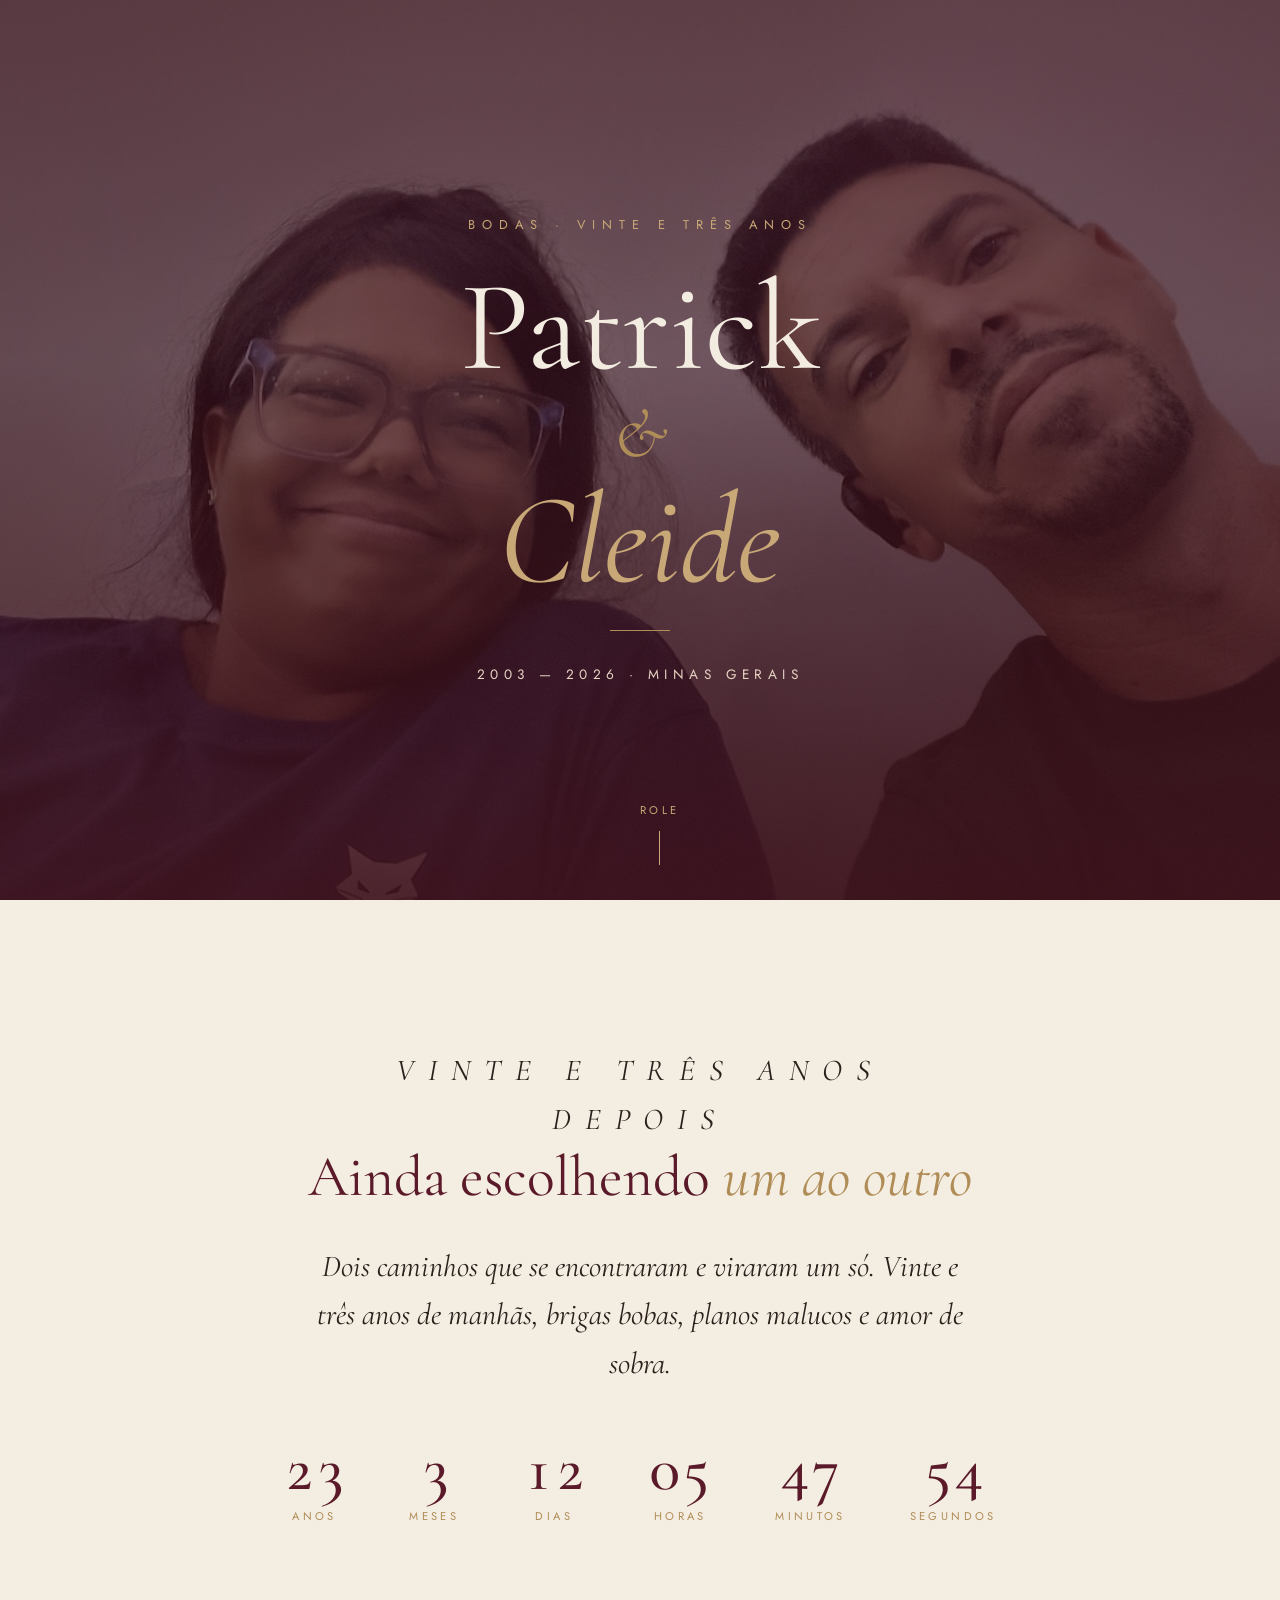
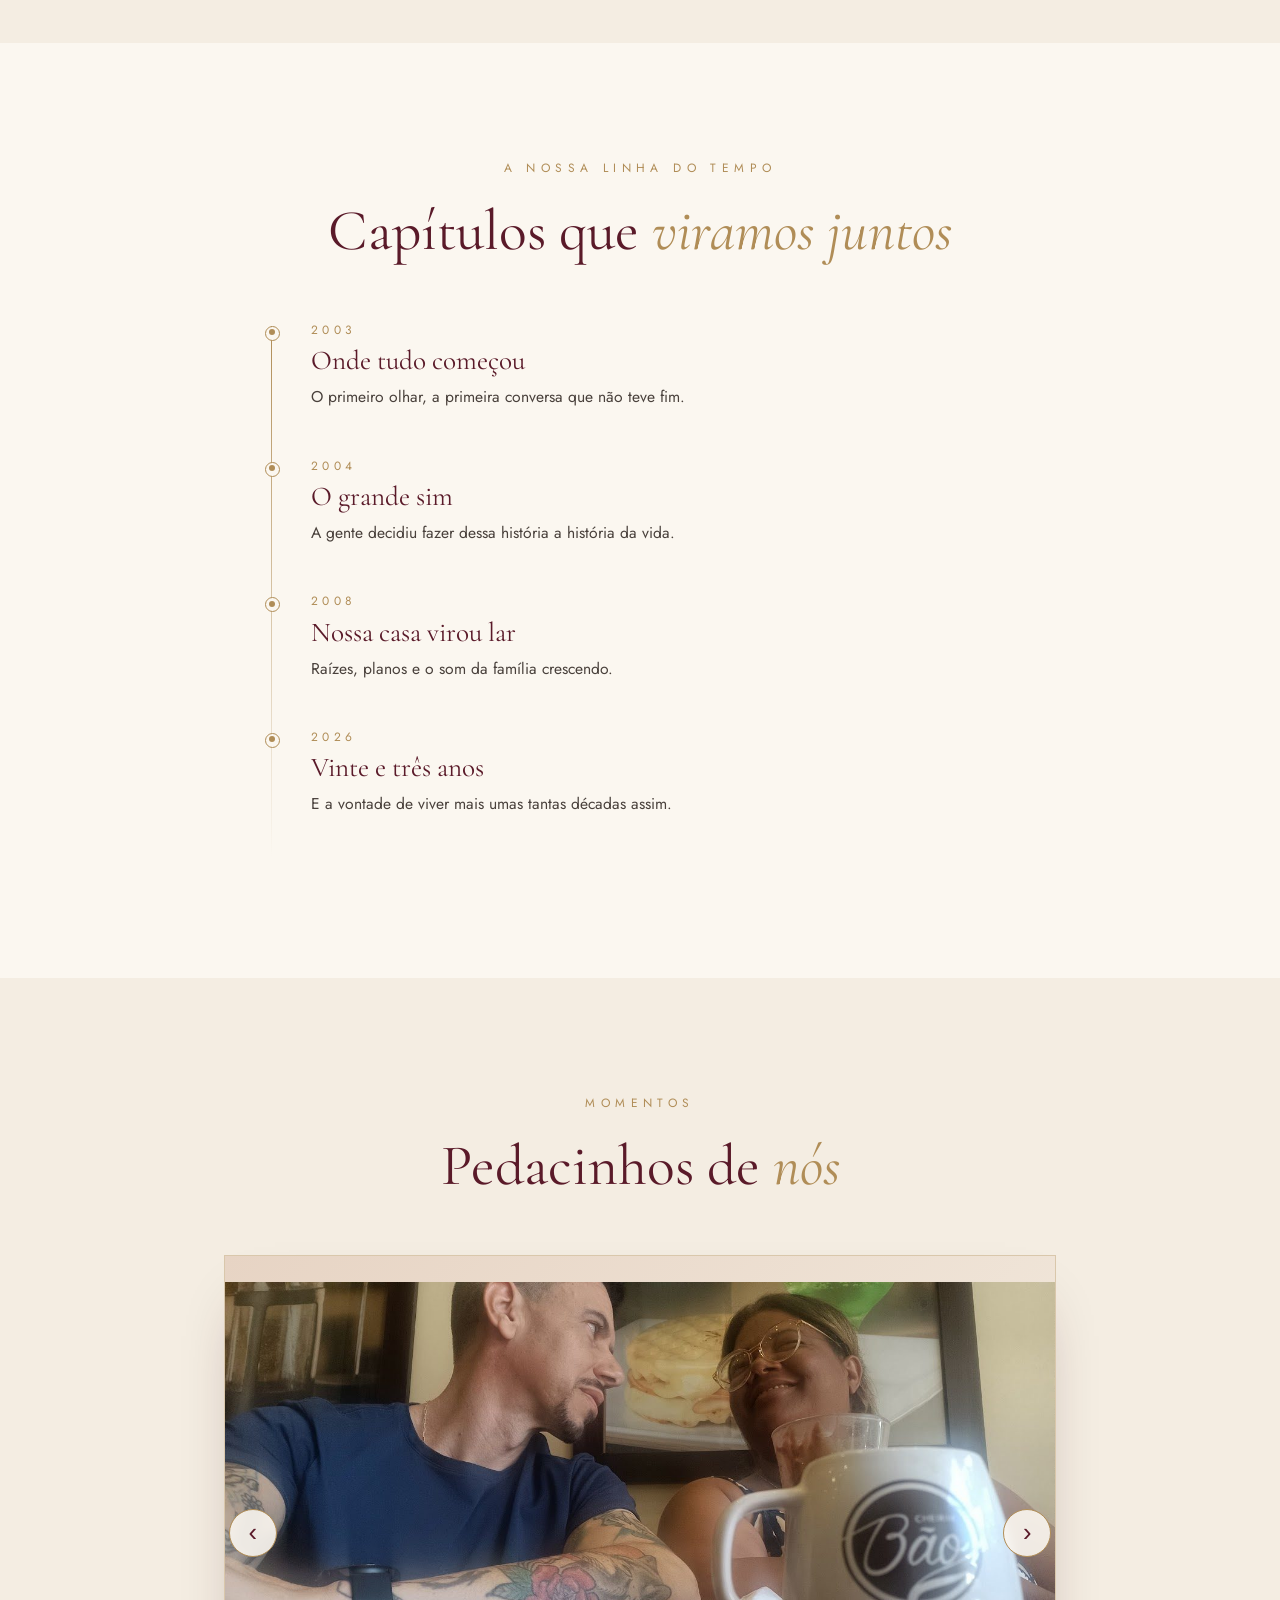
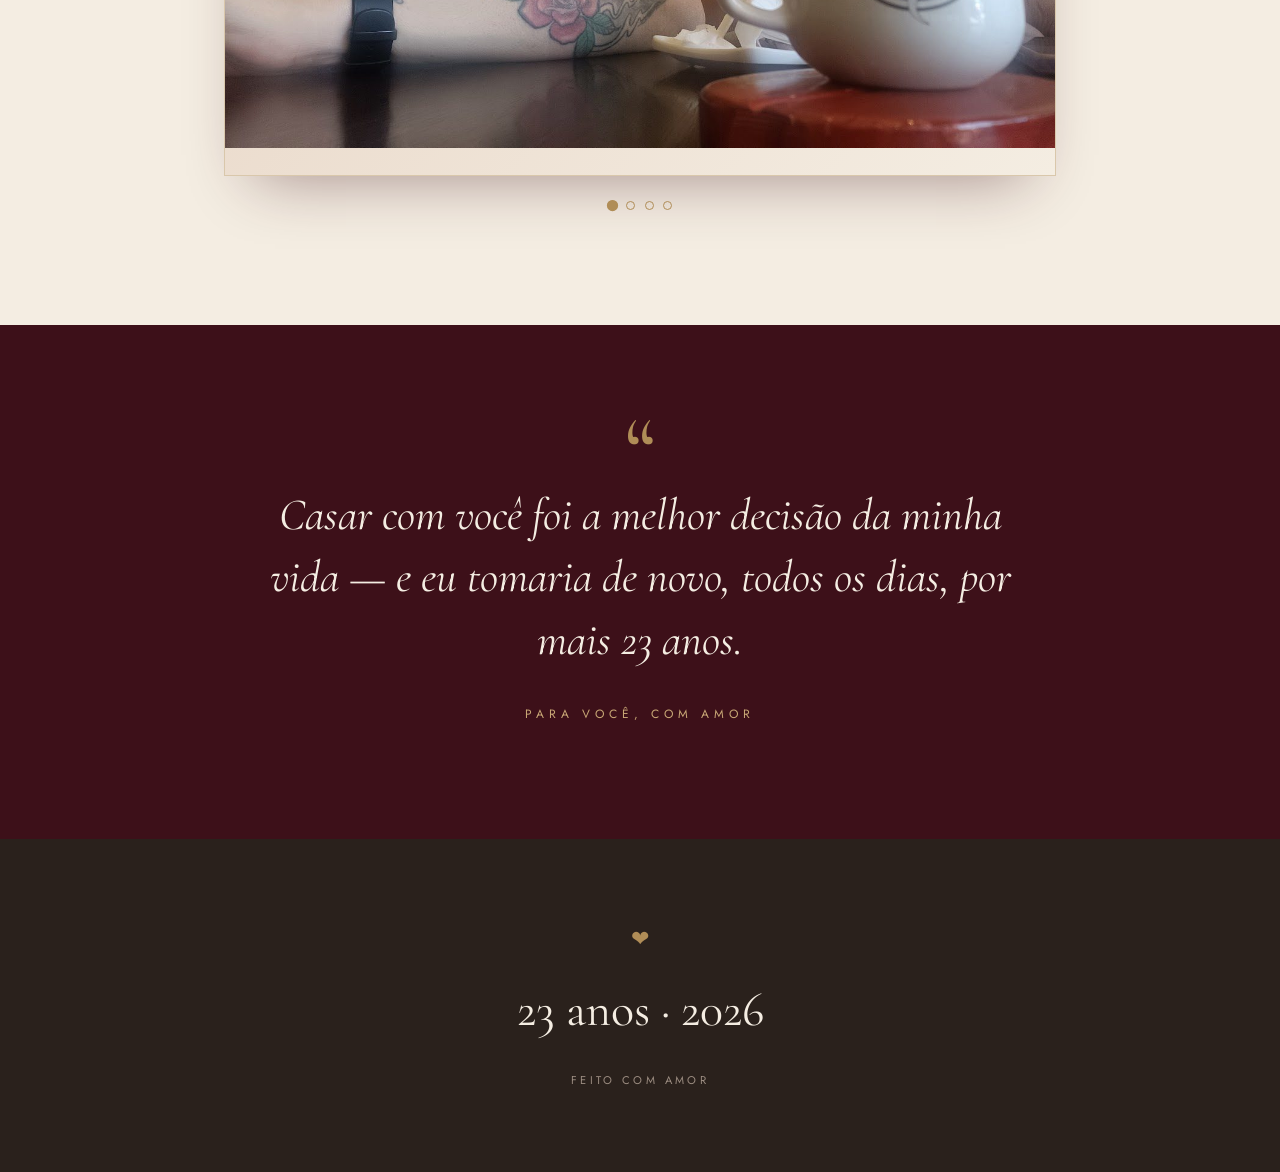
==== commit 76a8161c: "feat: animações distintas por data comemorativa Refatora a IIFE de fogos numa engine multi-tema para" ====
--- a/index.html
+++ b/index.html
@@ -64,7 +64,7 @@
 
   .serif{font-family:'Cormorant Garamond',serif;}
 
-  /* fogos de artifício (overlay ao abrir a página) */
+  /* overlay das animações comemorativas (fogos, pétalas, corações, balões) */
   #fogos{
     position:fixed;inset:0;
     z-index:9998;pointer-events:none;
@@ -245,7 +245,7 @@
 </head>
 <body>
 
-  <!-- fogos de artifício disparados ao abrir a página -->
+  <!-- overlay das animações comemorativas (varia conforme a data) -->
   <canvas id="fogos" aria-hidden="true"></canvas>
 
   <!-- ===================== HERO ===================== -->
@@ -487,23 +487,32 @@
     });
   })();
 
-  /* ===== fogos de artifício (só em datas comemorativas, dourado & vinho, ~4,5s) ===== */
+  /* ===== animações comemorativas (overlay #fogos; uma animação por data) ===== */
   (function(){
-    // datas em que os fogos disparam — formato "mês-dia" (mês base 1)
-    const DATAS_ESPECIAIS = [
-      '2-14',  // 14/fev · Dia dos Namorados (Valentine's)
-      '4-17',  // 17/abr · aniversário de casamento
-      '6-12',  // 12/jun · Dia dos Namorados
-      '6-13',  // 13/jun · aniversário da Cleide
-      '8-24',  // 24/ago · primeiro beijo
-      '9-27',  // 27/set · aniversário do Patrick
-    ];
+    // EDITE AQUI p/ testar: '' usa a data real; ou force um tema p/ ver em qualquer dia:
+    //   'fogos' | 'petalas' | 'coracoes' | 'baloes'
+    const TEMA_TESTE = '';
+
+    // data → tema (formato "mês-dia", mês base 1)
+    const TEMAS_POR_DATA = {
+      '2-14': 'fogos',     // 14/fev · Dia dos Namorados (Valentine's)
+      '6-12': 'fogos',     // 12/jun · Dia dos Namorados
+      '4-17': 'petalas',   // 17/abr · aniversário de casamento
+      '8-24': 'coracoes',  // 24/ago · primeiro beijo
+      '6-13': 'baloes',    // 13/jun · aniversário da Cleide
+      '9-27': 'baloes',    // 27/set · aniversário do Patrick
+    };
+
     const hoje = new Date();
     const chaveHoje = (hoje.getMonth() + 1) + '-' + hoje.getDate();
-    if(!DATAS_ESPECIAIS.includes(chaveHoje)) return; // fora das datas, nada de fogos
-
-    // respeita quem prefere menos animação
-    if(window.matchMedia && window.matchMedia('(prefers-reduced-motion: reduce)').matches) return;
+    // override por URL (?fx=tema) — atalho de preview sem editar o arquivo
+    const fx = new URLSearchParams(location.search).get('fx');
+    const forcado = TEMA_TESTE || fx;                 // tema forçado p/ teste/preview
+    const temaId = forcado || TEMAS_POR_DATA[chaveHoje];
+
+    // respeita quem prefere menos animação — mas o override de teste sempre roda
+    const reduzMov = window.matchMedia && window.matchMedia('(prefers-reduced-motion: reduce)').matches;
+    if(reduzMov && !forcado) return;
 
     const canvas = document.getElementById('fogos');
     if(!canvas) return;
@@ -520,100 +529,225 @@
     resize();
     addEventListener('resize', resize);
 
-    // paleta do site: dourado, dourado-suave, creme/blush + um toque de vinho
-    const CORES = ['#B08D57','#C9A876','#E7D4C4','#D9B26A','#9c3a4d'];
-    const rand = (a,b) => a + Math.random()*(b-a);
-    const cor  = () => CORES[Math.floor(Math.random()*CORES.length)];
-
-    const foguetes  = [];
-    const faiscas   = [];
-    const GRAV = 0.05 * dpr;
-
-    function lancar(){
-      foguetes.push({
-        x: rand(W*0.18, W*0.82),
-        y: H + 10,
-        vy: rand(-13, -10) * dpr,
-        alvo: rand(H*0.12, H*0.45),
-        cor: cor(),
-      });
-    }
-
-    function explodir(x, y, base){
-      const n = Math.floor(rand(50, 80));
-      for(let i=0; i<n; i++){
-        const ang = (Math.PI*2) * (i/n) + rand(-0.04, 0.04);
-        const sp  = rand(1.5, 6) * dpr;
-        faiscas.push({
-          x, y,
-          vx: Math.cos(ang)*sp,
-          vy: Math.sin(ang)*sp,
-          cor: Math.random() < 0.72 ? base : cor(),
-          vida: 1,
-          decay: rand(0.010, 0.020),
-          r: rand(1.3, 2.8) * dpr,
-        });
+    const rand     = (a,b) => a + Math.random()*(b-a);
+    const escolher = arr   => arr[Math.floor(Math.random()*arr.length)];
+
+    // array único de partículas + API entregue a cada tema (W/H/dpr sempre atuais)
+    const parts = [];
+    const api = {
+      ctx, rand, parts,
+      get W(){ return W; }, get H(){ return H; }, get dpr(){ return dpr; },
+      add: p => parts.push(p),
+    };
+
+    // =================== TEMAS ===================
+    const TEMAS = {
+      // -------- fogos de artifício (vinho/rosa/dourado, com rastro aditivo) --------
+      fogos: {
+        cores: ['#9c3a4d','#C9A876','#E7D4C4','#D9B26A','#5A1A29'],
+        duracao: 4500,
+        trilha(ctx, W, H){               // apaga o quadro só um pouco → rastro
+          ctx.globalCompositeOperation = 'destination-out';
+          ctx.fillStyle = 'rgba(0,0,0,0.20)';
+          ctx.fillRect(0, 0, W, H);
+          ctx.globalCompositeOperation = 'lighter';
+        },
+        init(api){ this.lancar(api); this.lancar(api); },
+        cadencia(){ return rand(280, 520); },
+        spawn(api){ this.lancar(api); if(Math.random() < 0.5) this.lancar(api); },
+        lancar(api){
+          api.add({ tipo:'foguete',
+            x: rand(api.W*0.18, api.W*0.82), y: api.H + 10,
+            vy: rand(-13, -10) * api.dpr, alvo: rand(api.H*0.12, api.H*0.45), cor: api.cor() });
+        },
+        explodir(api, x, y, base){
+          const n = Math.floor(rand(50, 80));
+          for(let i=0; i<n; i++){
+            const ang = (Math.PI*2) * (i/n) + rand(-0.04, 0.04);
+            const sp  = rand(1.5, 6) * api.dpr;
+            api.add({ tipo:'faisca', x, y,
+              vx: Math.cos(ang)*sp, vy: Math.sin(ang)*sp,
+              cor: Math.random() < 0.72 ? base : api.cor(),
+              vida: 1, decay: rand(0.010, 0.020), r: rand(1.3, 2.8) * api.dpr });
+          }
+        },
+        passo(p, api){
+          const G = 0.05 * api.dpr;
+          if(p.tipo === 'foguete'){
+            p.y += p.vy; p.vy += G;
+            if(p.vy >= 0 || p.y <= p.alvo){ this.explodir(api, p.x, p.y, p.cor); return false; }
+          } else {
+            p.x += p.vx; p.y += p.vy;
+            p.vx *= 0.985; p.vy = p.vy*0.985 + G;
+            p.vida -= p.decay;
+            if(p.vida <= 0) return false;
+          }
+        },
+        desenha(p, api){
+          const ctx = api.ctx;
+          if(p.tipo === 'foguete'){
+            ctx.globalAlpha = 1; ctx.fillStyle = p.cor;
+            ctx.beginPath(); ctx.arc(p.x, p.y, 2.2*api.dpr, 0, Math.PI*2); ctx.fill();
+          } else {
+            ctx.globalAlpha = Math.max(p.vida, 0); ctx.fillStyle = p.cor;
+            ctx.beginPath(); ctx.arc(p.x, p.y, p.r, 0, Math.PI*2); ctx.fill();
+          }
+        },
+      },
+
+      // -------- chuva de pétalas douradas (casamento) --------
+      petalas: {
+        cores: ['#D9B26A','#C9A876','#B08D57','#E7D4C4','#F4EDE2'],
+        duracao: 5000,
+        cadencia(){ return rand(90, 170); },
+        spawn(api){
+          const n = Math.random() < 0.5 ? 2 : 1;
+          for(let i=0; i<n; i++){
+            const s = rand(7, 13) * api.dpr;
+            api.add({
+              x: rand(0, api.W), y: -20*api.dpr,
+              vy: rand(1.8, 3.8) * api.dpr,
+              fase: rand(0, Math.PI*2), freq: rand(0.0010, 0.0022), amp: rand(0.6, 1.6) * api.dpr,
+              rot: rand(0, Math.PI*2), vrot: rand(-0.03, 0.03),
+              rx: s, ry: s*rand(0.45, 0.62),
+              cor: api.cor(), alpha: rand(0.7, 0.95),
+            });
+          }
+        },
+        passo(p, api, t){
+          p.y += p.vy;
+          p.x += Math.sin(t * p.freq + p.fase) * p.amp;
+          p.rot += p.vrot;
+          if(p.y > api.H + 30*api.dpr) return false;
+        },
+        desenha(p, api){
+          const ctx = api.ctx;
+          ctx.save();
+          ctx.globalAlpha = p.alpha;
+          ctx.translate(p.x, p.y); ctx.rotate(p.rot);
+          ctx.fillStyle = p.cor;
+          ctx.beginPath(); ctx.ellipse(0, 0, p.rx, p.ry, 0, 0, Math.PI*2); ctx.fill();
+          ctx.restore();
+        },
+      },
+
+      // -------- corações subindo (primeiro beijo) --------
+      coracoes: {
+        cores: ['#9c3a4d','#5A1A29','#C26B7A','#E7D4C4'],
+        duracao: 6000,
+        cadencia(){ return rand(260, 480); },
+        spawn(api){
+          const s = rand(9, 16) * api.dpr;
+          api.add({
+            x: rand(api.W*0.08, api.W*0.92), y: api.H + 20*api.dpr,
+            vy: rand(-1.6, -0.8) * api.dpr,
+            fase: rand(0, Math.PI*2), freq: rand(0.0012, 0.0024), amp: rand(0.5, 1.3) * api.dpr,
+            s, cor: api.cor(), vida: 1, decay: rand(0.0026, 0.0046),
+          });
+        },
+        passo(p, api, t){
+          p.y += p.vy;
+          p.x += Math.sin(t * p.freq + p.fase) * p.amp;
+          p.vida -= p.decay;
+          if(p.vida <= 0 || p.y < -30*api.dpr) return false;
+        },
+        desenha(p, api){
+          const ctx = api.ctx;
+          ctx.save();
+          ctx.globalAlpha = Math.max(p.vida, 0) * 0.92;
+          ctx.translate(p.x, p.y); ctx.scale(p.s/17, p.s/17);
+          ctx.fillStyle = p.cor;
+          // curva paramétrica do coração (canvas: y p/ baixo, por isso o sinal negativo)
+          ctx.beginPath();
+          for(let a=0; a<=Math.PI*2 + 0.01; a+=0.20){
+            const hx =  16*Math.pow(Math.sin(a), 3);
+            const hy = -(13*Math.cos(a) - 5*Math.cos(2*a) - 2*Math.cos(3*a) - Math.cos(4*a));
+            a === 0 ? ctx.moveTo(hx, hy) : ctx.lineTo(hx, hy);
+          }
+          ctx.closePath(); ctx.fill();
+          ctx.restore();
+        },
+      },
+
+      // -------- balões subindo (aniversários) --------
+      baloes: {
+        cores: ['#9c3a4d','#5A1A29','#B08D57','#C9A876','#7A2535'],
+        duracao: 5500,
+        cadencia(){ return rand(420, 760); },
+        spawn(api){
+          const r = rand(13, 22) * api.dpr;
+          api.add({
+            x: rand(api.W*0.1, api.W*0.9), y: api.H + r*3,
+            vy: rand(-2.8, -1.6) * api.dpr,
+            fase: rand(0, Math.PI*2), freq: rand(0.0008, 0.0016), amp: rand(0.6, 1.5) * api.dpr,
+            r, cor: api.cor(), tilt: rand(-0.18, 0.18),
+          });
+        },
+        passo(p, api, t){
+          p.y += p.vy;
+          p.x += Math.sin(t * p.freq + p.fase) * p.amp;
+          if(p.y < -p.r*4) return false;
+        },
+        desenha(p, api){
+          const ctx = api.ctx, r = p.r;
+          ctx.save();
+          ctx.globalAlpha = 0.92;
+          ctx.translate(p.x, p.y); ctx.rotate(p.tilt);
+          // cordão
+          ctx.strokeStyle = 'rgba(180,150,110,0.55)';
+          ctx.lineWidth = Math.max(1, 0.8*api.dpr);
+          ctx.beginPath(); ctx.moveTo(0, r*1.15); ctx.quadraticCurveTo(r*0.25, r*2.0, 0, r*2.6); ctx.stroke();
+          // corpo
+          ctx.fillStyle = p.cor;
+          ctx.beginPath(); ctx.ellipse(0, 0, r*0.82, r, 0, 0, Math.PI*2); ctx.fill();
+          // bico
+          ctx.beginPath();
+          ctx.moveTo(-r*0.12, r*0.98); ctx.lineTo(r*0.12, r*0.98); ctx.lineTo(0, r*1.2);
+          ctx.closePath(); ctx.fill();
+          // brilho
+          ctx.globalAlpha = 0.35; ctx.fillStyle = '#FBF7F0';
+          ctx.beginPath(); ctx.ellipse(-r*0.28, -r*0.34, r*0.16, r*0.26, -0.4, 0, Math.PI*2); ctx.fill();
+          ctx.restore();
+        },
+      },
+    };
+
+    const tema = TEMAS[temaId];
+    if(!tema) return;                 // fora das datas e sem override → nada acontece
+
+    api.cor = () => escolher(tema.cores);
+
+    const MAX = 320;                  // teto de partículas (performance)
+    const FIM_FADE = 1300;            // ms de fade antes de remover o canvas
+    let inicio = null, proxSpawn = 0, parouEm = null;
+
+    function frame(t){
+      if(inicio === null){ inicio = t; if(tema.init) tema.init(api, t); }
+      const decorrido = t - inicio;
+
+      // fundo do quadro: rastro (fogos) ou limpeza simples (demais)
+      if(tema.trilha) tema.trilha(ctx, W, H);
+      else ctx.clearRect(0, 0, W, H);
+
+      // novos elementos em cadência, enquanto dentro da janela de spawn
+      if(decorrido < tema.duracao && t >= proxSpawn && parts.length < MAX){
+        tema.spawn(api, t);
+        proxSpawn = t + tema.cadencia();
       }
-    }
-
-    const DURACAO = 4500;          // quanto tempo segue lançando (ms)
-    let inicio = null, proxLanc = 0, parouEm = null;
-
-    function frame(t){
-      if(inicio === null){ inicio = t; lancar(); lancar(); }
-      const decorrido = t - inicio;
-
-      // rastro: apaga gradualmente o quadro anterior (mantém o overlay transparente)
-      ctx.globalCompositeOperation = 'destination-out';
-      ctx.fillStyle = 'rgba(0,0,0,0.20)';
-      ctx.fillRect(0, 0, W, H);
-      ctx.globalCompositeOperation = 'lighter';
-
-      // lança novos foguetes em cadência
-      if(decorrido < DURACAO && t > proxLanc){
-        lancar();
-        if(Math.random() < 0.5) lancar();
-        proxLanc = t + rand(280, 520);
-      }
-
-      // foguetes subindo
-      for(let i = foguetes.length-1; i>=0; i--){
-        const f = foguetes[i];
-        f.x += 0;
-        f.y += f.vy;
-        f.vy += GRAV;
-        ctx.beginPath();
-        ctx.fillStyle = f.cor;
-        ctx.arc(f.x, f.y, 2.2*dpr, 0, Math.PI*2);
-        ctx.fill();
-        if(f.vy >= 0 || f.y <= f.alvo){
-          explodir(f.x, f.y, f.cor);
-          foguetes.splice(i, 1);
-        }
-      }
-
-      // faíscas da explosão
-      for(let i = faiscas.length-1; i>=0; i--){
-        const p = faiscas[i];
-        p.x += p.vx;
-        p.y += p.vy;
-        p.vx *= 0.985;
-        p.vy = p.vy*0.985 + GRAV;
-        p.vida -= p.decay;
-        if(p.vida <= 0){ faiscas.splice(i, 1); continue; }
-        ctx.globalAlpha = Math.max(p.vida, 0);
-        ctx.beginPath();
-        ctx.fillStyle = p.cor;
-        ctx.arc(p.x, p.y, p.r, 0, Math.PI*2);
-        ctx.fill();
+
+      for(let i = parts.length - 1; i >= 0; i--){
+        const p = parts[i];
+        if(tema.passo(p, api, t) === false){ parts.splice(i, 1); continue; }
+        tema.desenha(p, api, t);
       }
       ctx.globalAlpha = 1;
-
-      // encerramento: parou de lançar e tudo já apagou
-      if(decorrido >= DURACAO && foguetes.length === 0 && faiscas.length === 0){
+      ctx.globalCompositeOperation = 'source-over';
+
+      // encerramento: passou a janela e a tela já esvaziou
+      if(decorrido >= tema.duracao && parts.length === 0){
         if(parouEm === null) parouEm = t;
         canvas.style.opacity = '0';
-        if(t - parouEm > 1300){ canvas.remove(); return; }
+        if(t - parouEm > FIM_FADE){ canvas.remove(); return; }
       }
       requestAnimationFrame(frame);
     }
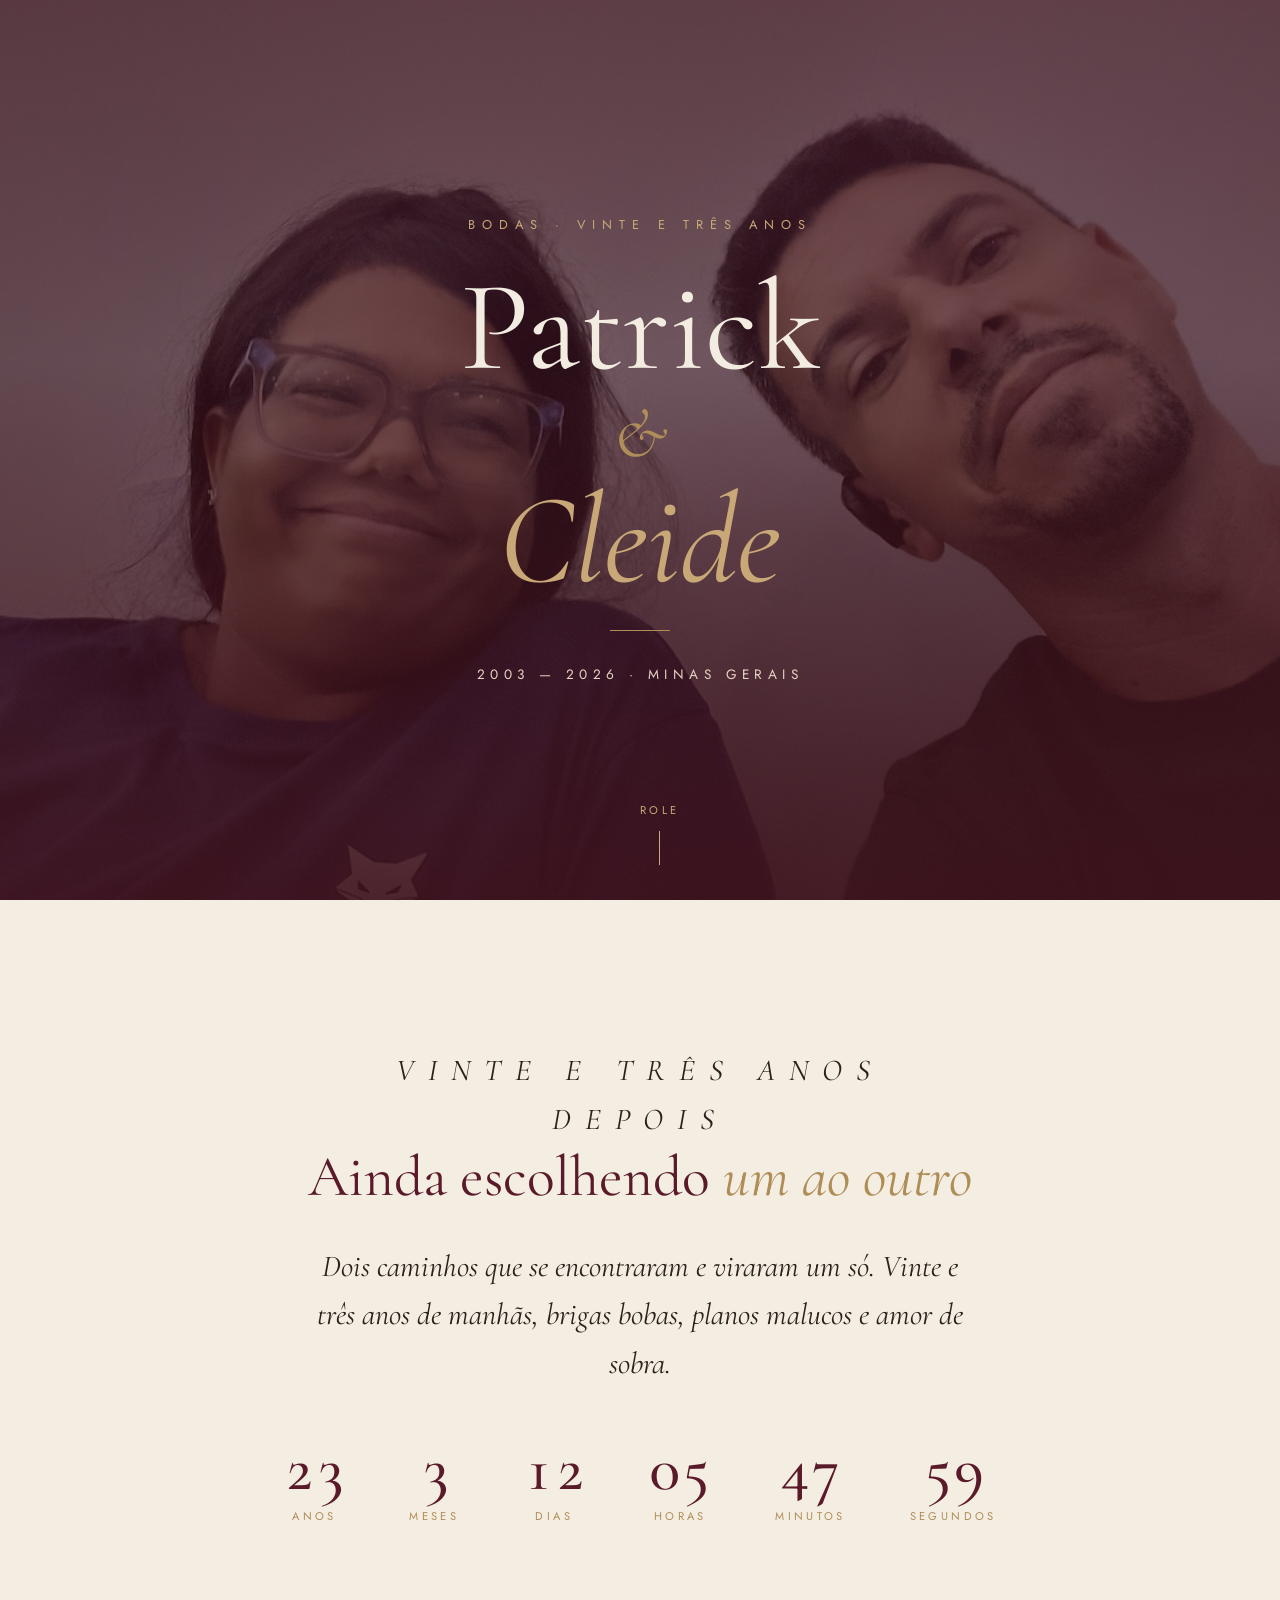
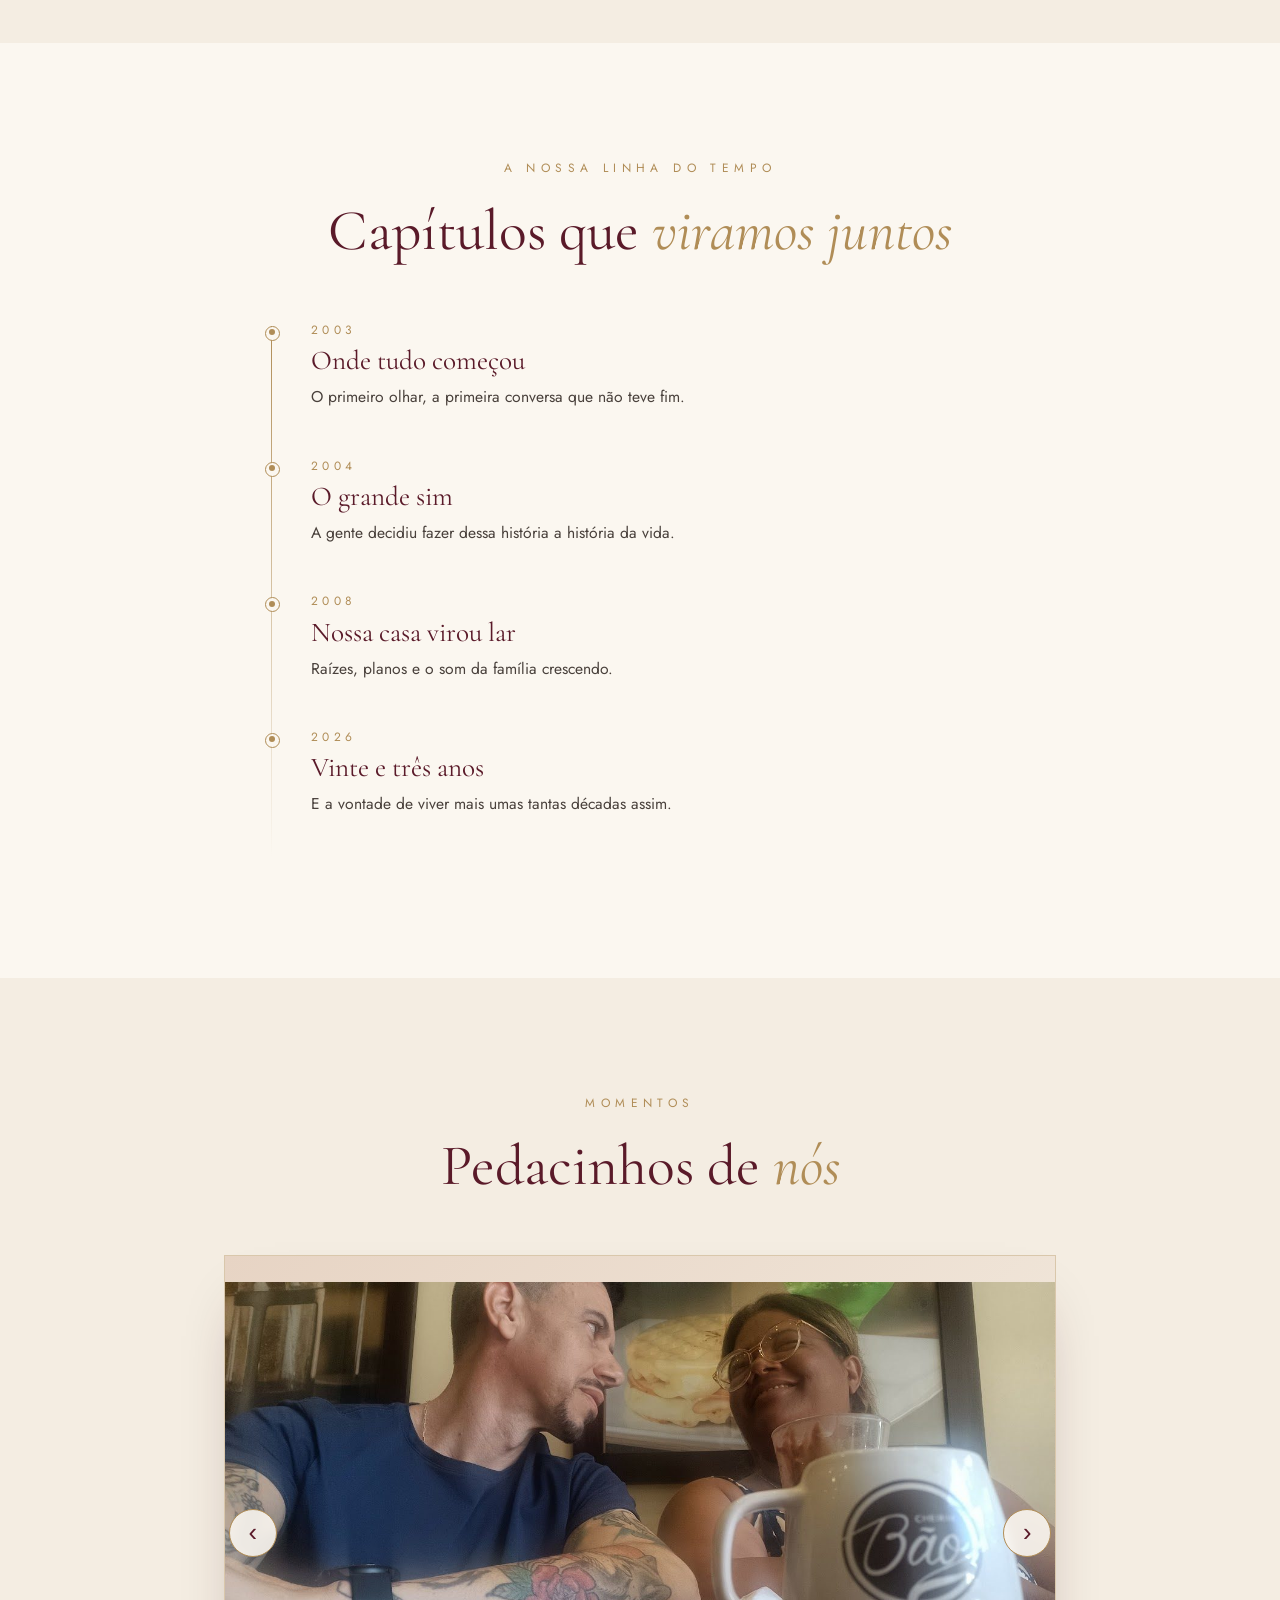
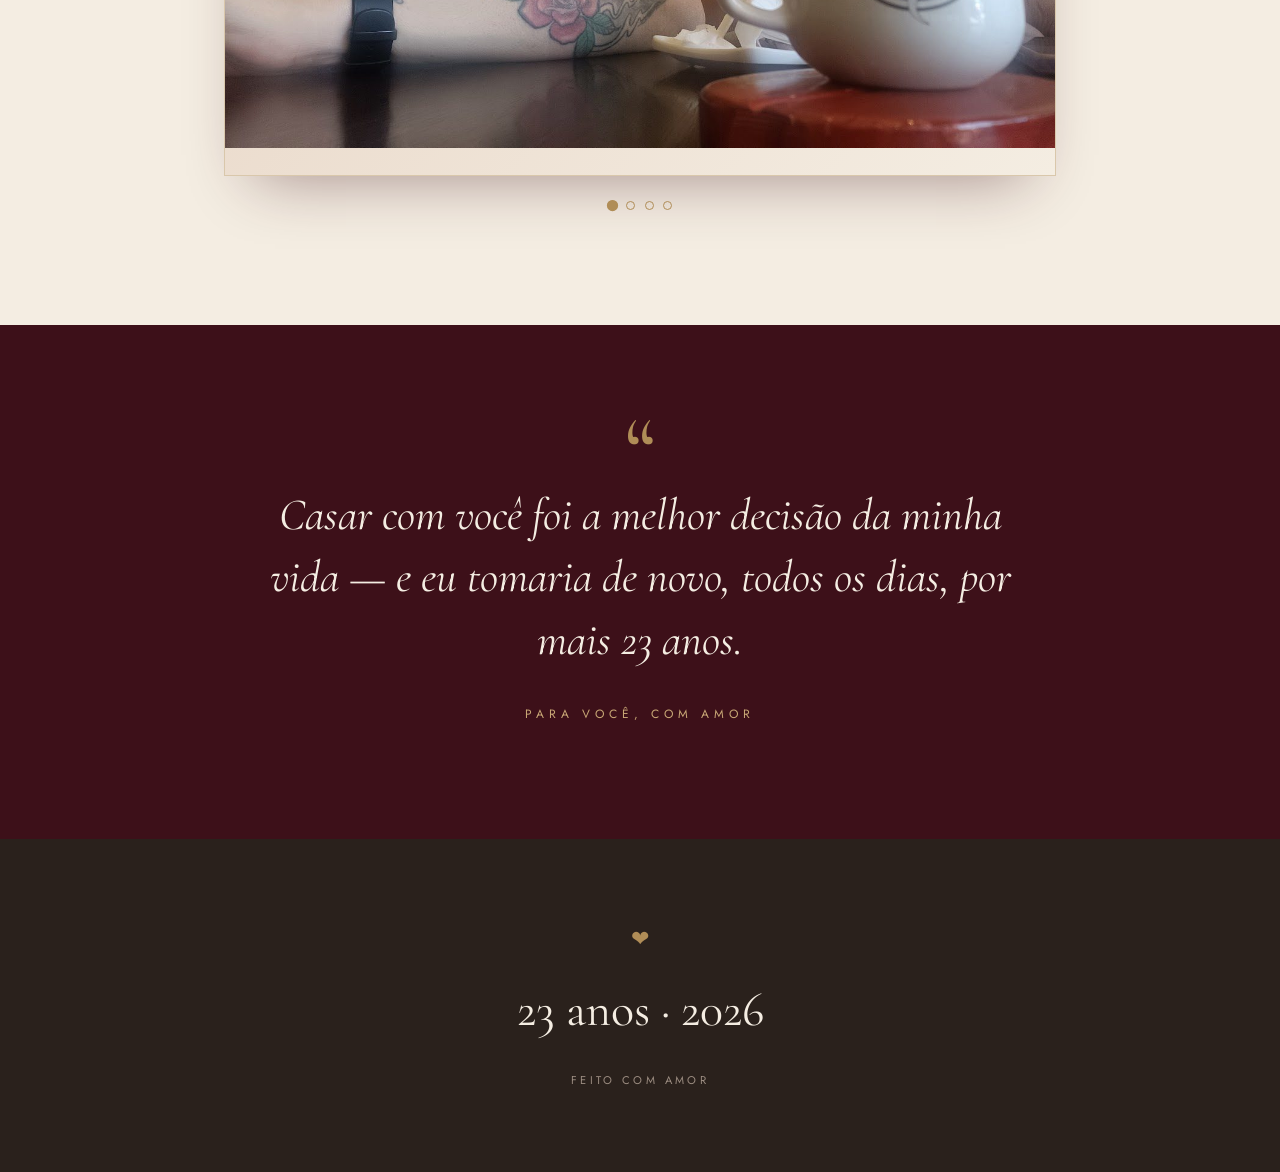
==== commit ae83ed45: "refactor: separa CSS e JS em assets/ Extrai o bloco <style> para assets/estilo.css e o <script> para" ====
--- a/index.html
+++ b/index.html
@@ -19,9 +19,12 @@
   ║                                                                ║
   ║   2) NOMES e DATAS                                             ║
   ║      - Procure por "EDITE AQUI" no código e troque os textos.  ║
-  ║      - A data de quando vocês começaram fica logo abaixo,      ║
-  ║        no bloco <script> (variável DATA_INICIO).               ║
+  ║      - A data de quando vocês começaram fica em                ║
+  ║        "assets/app.js" (variável DATA_INICIO).                 ║
   ║                                                                ║
+  ║   3) ESTRUTURA                                                 ║
+  ║      - Estilos: assets/estilo.css                             ║
+  ║      - Scripts: assets/app.js                                 ║
   ╚══════════════════════════════════════════════════════════════╝
 -->
 
@@ -29,219 +32,7 @@
 <link rel="preconnect" href="https://fonts.gstatic.com" crossorigin>
 <link href="https://fonts.googleapis.com/css2?family=Cormorant+Garamond:ital,wght@0,300;0,400;0,500;0,600;1,300;1,400;1,500&family=Jost:wght@300;400;500&display=swap" rel="stylesheet">
 
-<style>
-  :root{
-    --cream:#F4EDE2;
-    --ivory:#FBF7F0;
-    --wine:#5A1A29;
-    --wine-deep:#3D1019;
-    --gold:#B08D57;
-    --gold-soft:#C9A876;
-    --ink:#2A211C;
-    --blush:#E7D4C4;
-  }
-
-  *{margin:0;padding:0;box-sizing:border-box;}
-
-  html{scroll-behavior:smooth;}
-
-  body{
-    font-family:'Jost',sans-serif;
-    background:var(--ivory);
-    color:var(--ink);
-    overflow-x:hidden;
-    line-height:1.7;
-  }
-
-  /* grão sutil sobre tudo */
-  body::before{
-    content:"";
-    position:fixed;inset:0;
-    pointer-events:none;z-index:9999;
-    opacity:.035;
-    background-image:url("data:image/svg+xml,%3Csvg xmlns='http://www.w3.org/2000/svg' width='160' height='160'%3E%3Cfilter id='n'%3E%3CfeTurbulence type='fractalNoise' baseFrequency='.9' numOctaves='3'/%3E%3C/filter%3E%3Crect width='100%25' height='100%25' filter='url(%23n)'/%3E%3C/svg%3E");
-  }
-
-  .serif{font-family:'Cormorant Garamond',serif;}
-
-  /* overlay das animações comemorativas (fogos, pétalas, corações, balões) */
-  #fogos{
-    position:fixed;inset:0;
-    z-index:9998;pointer-events:none;
-    opacity:1;transition:opacity 1.2s ease;
-  }
-
-  /* ---------- HERO ---------- */
-  .hero{
-    position:relative;
-    min-height:100vh;
-    display:flex;
-    align-items:center;
-    justify-content:center;
-    text-align:center;
-    color:var(--cream);
-    overflow:hidden;
-  }
-  .hero__bg{
-    position:absolute;inset:0;
-    background:var(--wine-deep);
-  }
-  .hero__bg img{
-    width:100%;height:100%;
-    object-fit:cover;
-    opacity:.55;
-    transform:scale(1.05);
-    animation:slowZoom 18s ease-in-out infinite alternate;
-  }
-  @keyframes slowZoom{to{transform:scale(1.18);}}
-  .hero__bg::after{
-    content:"";position:absolute;inset:0;
-    background:linear-gradient(180deg,rgba(61,16,25,.55) 0%,rgba(61,16,25,.35) 40%,rgba(61,16,25,.85) 100%);
-  }
-  .hero__inner{position:relative;z-index:2;padding:2rem;}
-  .hero__kicker{
-    font-size:.8rem;letter-spacing:.55em;
-    text-transform:uppercase;
-    color:var(--gold-soft);
-    margin-bottom:1.8rem;
-    opacity:0;animation:rise 1s ease .3s forwards;
-  }
-  .hero__names{
-    font-size:clamp(3.2rem,11vw,8rem);
-    font-weight:400;
-    line-height:1;
-    color:var(--cream);
-    opacity:0;animation:rise 1.1s ease .55s forwards;
-  }
-  .hero__names em{font-style:italic;color:var(--gold-soft);}
-  .hero__amp{display:block;font-size:.55em;color:var(--gold);font-style:italic;margin:.1em 0;}
-  .hero__since{
-    margin-top:2rem;
-    font-size:.85rem;letter-spacing:.4em;text-transform:uppercase;
-    color:var(--blush);
-    opacity:0;animation:rise 1s ease .85s forwards;
-  }
-  .hero__line{
-    width:60px;height:1px;background:var(--gold);
-    margin:1.6rem auto;
-    transform:scaleX(0);transform-origin:center;
-    animation:grow 1.2s ease 1.1s forwards;
-  }
-  .scroll-hint{
-    position:absolute;bottom:2.2rem;left:50%;transform:translateX(-50%);
-    z-index:2;color:var(--gold-soft);font-size:.7rem;letter-spacing:.3em;
-    text-transform:uppercase;opacity:0;animation:rise 1s ease 1.6s forwards;
-  }
-  .scroll-hint span{display:block;width:1px;height:34px;background:var(--gold-soft);margin:.7rem auto 0;animation:bob 2s ease-in-out infinite;}
-
-  @keyframes rise{from{opacity:0;transform:translateY(22px);}to{opacity:1;transform:translateY(0);}}
-  @keyframes grow{to{transform:scaleX(1);}}
-  @keyframes bob{0%,100%{transform:scaleY(.4);transform-origin:top;}50%{transform:scaleY(1);}}
-
-  /* ---------- seções genéricas ---------- */
-  section{padding:clamp(4rem,9vw,9rem) 1.5rem;}
-  .wrap{max-width:1100px;margin:0 auto;}
-  .center{text-align:center;}
-
-  .eyebrow{
-    font-size:.75rem;letter-spacing:.45em;text-transform:uppercase;
-    color:var(--gold);margin-bottom:1.2rem;
-  }
-  .display{
-    font-family:'Cormorant Garamond',serif;
-    font-weight:400;
-    font-size:clamp(2.2rem,5vw,3.6rem);
-    line-height:1.15;color:var(--wine);
-  }
-  .display em{font-style:italic;color:var(--gold);}
-
-  /* intro */
-  .intro{background:var(--cream);}
-  .intro p{
-    font-family:'Cormorant Garamond',serif;
-    font-size:clamp(1.3rem,2.6vw,1.9rem);
-    font-style:italic;
-    max-width:680px;margin:2rem auto 0;
-    color:var(--ink);line-height:1.6;
-  }
-
-  /* contador */
-  .counter{display:flex;justify-content:center;gap:clamp(1.5rem,5vw,4rem);flex-wrap:wrap;margin-top:3rem;}
-  .counter div{text-align:center;}
-  .counter b{
-    font-family:'Cormorant Garamond',serif;
-    display:block;font-size:clamp(2.4rem,6vw,4rem);
-    font-weight:500;color:var(--wine);line-height:1;
-    font-variant-numeric:tabular-nums;
-  }
-  .counter small{font-size:.7rem;letter-spacing:.3em;text-transform:uppercase;color:var(--gold);}
-
-  /* ---------- timeline ---------- */
-  .timeline{background:var(--ivory);}
-  .tl{max-width:760px;margin:3.5rem auto 0;position:relative;}
-  .tl::before{content:"";position:absolute;left:11px;top:6px;bottom:6px;width:1px;background:linear-gradient(var(--gold),transparent);}
-  .tl__item{position:relative;padding:0 0 2.8rem 3.2rem;}
-  .tl__item::before{content:"";position:absolute;left:5px;top:6px;width:13px;height:13px;border-radius:50%;background:var(--ivory);border:1px solid var(--gold);}
-  .tl__item::after{content:"";position:absolute;left:8.5px;top:9.5px;width:6px;height:6px;border-radius:50%;background:var(--gold);}
-  .tl__year{font-size:.75rem;letter-spacing:.35em;text-transform:uppercase;color:var(--gold);margin-bottom:.3rem;}
-  .tl__title{font-family:'Cormorant Garamond',serif;font-size:1.7rem;color:var(--wine);line-height:1.2;}
-  .tl__text{font-size:.98rem;color:var(--ink);opacity:.85;margin-top:.4rem;}
-
-  /* ---------- galeria / carrossel ---------- */
-  .gallery{background:var(--cream);}
-  .carousel{position:relative;max-width:880px;margin:3.5rem auto 0;padding:0 1.5rem;}
-  .carousel__viewport{overflow:hidden;border:1px solid rgba(176,141,87,.4);box-shadow:0 30px 60px -30px rgba(61,16,25,.45);}
-  .carousel__track{display:flex;transition:transform .7s cubic-bezier(.16,1,.3,1);}
-  .slide{position:relative;flex:0 0 100%;aspect-ratio:16/10;overflow:hidden;background:linear-gradient(135deg,var(--blush),var(--cream));}
-  .slide img{width:100%;height:100%;object-fit:contain;object-position:center;display:block;position:relative;z-index:2;}
-  .foto__ph{position:absolute;inset:0;z-index:1;display:flex;flex-direction:column;align-items:center;justify-content:center;color:var(--gold);text-align:center;padding:1rem;}
-  .foto__ph svg{width:34px;height:34px;opacity:.6;margin-bottom:.6rem;}
-  .foto__ph span{font-size:.7rem;letter-spacing:.15em;text-transform:uppercase;opacity:.75;}
-  .carousel__arrow{
-    position:absolute;top:50%;transform:translateY(-50%);
-    width:48px;height:48px;border-radius:50%;
-    border:1px solid var(--gold);background:rgba(251,247,240,.9);
-    color:var(--wine);font-size:1.6rem;line-height:1;cursor:pointer;
-    display:flex;align-items:center;justify-content:center;
-    transition:background .3s,color .3s,transform .3s;z-index:5;
-    backdrop-filter:blur(4px);
-  }
-  .carousel__arrow:hover{background:var(--wine);color:var(--cream);}
-  .carousel__arrow.prev{left:1.8rem;}
-  .carousel__arrow.next{right:1.8rem;}
-  .carousel__dots{display:flex;justify-content:center;gap:.6rem;margin-top:1.6rem;}
-  .carousel__dots button{
-    width:9px;height:9px;border-radius:50%;padding:0;cursor:pointer;
-    border:1px solid var(--gold);background:transparent;transition:background .3s,transform .3s;
-  }
-  .carousel__dots button.active{background:var(--gold);transform:scale(1.25);}
-
-  /* ---------- citação ---------- */
-  .quote{background:var(--wine-deep);color:var(--cream);text-align:center;}
-  .quote .mark{font-family:'Cormorant Garamond',serif;font-size:6rem;color:var(--gold);line-height:.2;display:block;}
-  .quote p{font-family:'Cormorant Garamond',serif;font-style:italic;font-size:clamp(1.6rem,4vw,2.8rem);max-width:760px;margin:1.5rem auto 0;line-height:1.4;}
-  .quote .by{margin-top:2rem;font-size:.75rem;letter-spacing:.4em;text-transform:uppercase;color:var(--gold-soft);}
-
-  /* ---------- rodapé ---------- */
-  footer{background:var(--ink);color:var(--blush);text-align:center;padding:5rem 1.5rem;}
-  footer .heart{color:var(--gold);font-size:1.4rem;}
-  footer .date{font-family:'Cormorant Garamond',serif;font-size:clamp(2rem,5vw,3rem);color:var(--cream);margin:.8rem 0;}
-  footer small{font-size:.7rem;letter-spacing:.3em;text-transform:uppercase;opacity:.6;}
-
-  /* reveal on scroll */
-  .reveal{opacity:0;transform:translateY(34px);transition:opacity 1s ease,transform 1s ease;}
-  .reveal.in{opacity:1;transform:none;}
-
-  /* responsivo */
-  @media(max-width:720px){
-    .carousel{padding:0 .5rem;}
-    .carousel__arrow{width:40px;height:40px;font-size:1.3rem;}
-    .carousel__arrow.prev{left:.7rem;}
-    .carousel__arrow.next{right:.7rem;}
-    .slide{aspect-ratio:4/3;}
-    .tl::before{left:11px;}
-  }
-</style>
+<link rel="stylesheet" href="assets/estilo.css">
 </head>
 <body>
 
@@ -354,406 +145,6 @@
     <small>Feito com amor</small>
   </footer>
 
-<script>
-  /* ===== EDITE AQUI: data em que vocês começaram (ano, mês, dia) ===== */
-  /* mês começa em 0 -> janeiro=0, fevereiro=1, ... dezembro=11 */
-  const DATA_INICIO = new Date(2003, 7, 24); // 24/agosto/2003
-
-  /* ===== contador em tempo real: anos, meses, dias, horas, min, seg ===== */
-  (function(){
-    const el = {
-      anos:  document.getElementById('c-anos'),
-      meses: document.getElementById('c-meses'),
-      dias:  document.getElementById('c-dias'),
-      horas: document.getElementById('c-horas'),
-      min:   document.getElementById('c-min'),
-      seg:   document.getElementById('c-seg'),
-    };
-
-    // decompõe o tempo decorrido respeitando o calendário (meses têm tamanhos diferentes)
-    function decompor(inicio, agora){
-      let anos  = agora.getFullYear() - inicio.getFullYear();
-      let meses = agora.getMonth()    - inicio.getMonth();
-      let dias  = agora.getDate()     - inicio.getDate();
-      let horas = agora.getHours()    - inicio.getHours();
-      let min   = agora.getMinutes()  - inicio.getMinutes();
-      let seg   = agora.getSeconds()  - inicio.getSeconds();
-
-      if(seg   < 0){ seg   += 60; min--;   }
-      if(min   < 0){ min   += 60; horas--; }
-      if(horas < 0){ horas += 24; dias--;  }
-      if(dias  < 0){
-        // empresta os dias do mês anterior ao "agora"
-        const diasMesAnterior = new Date(agora.getFullYear(), agora.getMonth(), 0).getDate();
-        dias += diasMesAnterior; meses--;
-      }
-      if(meses < 0){ meses += 12; anos--; }
-      return { anos, meses, dias, horas, min, seg };
-    }
-
-    const pad = n => String(n).padStart(2,'0');
-
-    function tick(){
-      const t = decompor(DATA_INICIO, new Date());
-      el.anos.textContent  = t.anos;
-      el.meses.textContent = t.meses;
-      el.dias.textContent  = t.dias;
-      el.horas.textContent = pad(t.horas);
-      el.min.textContent   = pad(t.min);
-      el.seg.textContent   = pad(t.seg);
-    }
-
-    tick();
-    setInterval(tick, 1000);
-  })();
-
-  /* ===== nº de anos dinâmico: rodapé + textos por extenso ===== */
-  (function(){
-    const anoAtual = new Date().getFullYear();
-    const anos = anoAtual - DATA_INICIO.getFullYear();
-
-    // rodapé: "23 anos · 2026"
-    document.getElementById('f-anos').textContent = anos;
-    document.getElementById('f-ano').textContent  = anoAtual;
-
-    // título da aba: "23 Anos · Nossa História"
-    document.title = anos + ' Anos · Nossa História';
-
-    // converte 0–99 em palavras (PT-BR), 1ª letra maiúscula
-    function porExtenso(n){
-      const u = ['zero','um','dois','três','quatro','cinco','seis','sete','oito','nove'];
-      const dez = ['dez','onze','doze','treze','catorze','quinze','dezesseis','dezessete','dezoito','dezenove'];
-      const dezenas = ['','','vinte','trinta','quarenta','cinquenta','sessenta','setenta','oitenta','noventa'];
-      let t;
-      if(n < 10) t = u[n];
-      else if(n < 20) t = dez[n-10];
-      else { const d = Math.floor(n/10), r = n%10; t = r ? dezenas[d]+' e '+u[r] : dezenas[d]; }
-      return t.charAt(0).toUpperCase() + t.slice(1);
-    }
-
-    // aplica o texto por extenso em todos os <span class="anos-ext">
-    const ext = porExtenso(anos);
-    document.querySelectorAll('.anos-ext').forEach(el => el.textContent = ext);
-  })();
-
-  /* reveal no scroll */
-  const io = new IntersectionObserver((entries)=>{
-    entries.forEach(e=>{ if(e.isIntersecting){ e.target.classList.add('in'); io.unobserve(e.target);} });
-  },{threshold:.15});
-  document.querySelectorAll('.reveal').forEach(el=>io.observe(el));
-
-  /* ===== carrossel ===== */
-  (function(){
-    const track = document.getElementById('track');
-    const slides = Array.from(track.children);
-    const dotsBox = document.getElementById('dots');
-    let index = 0;
-
-    // cria as bolinhas
-    slides.forEach((_,i)=>{
-      const b = document.createElement('button');
-      if(i===0) b.classList.add('active');
-      b.addEventListener('click',()=>go(i));
-      dotsBox.appendChild(b);
-    });
-    const dots = Array.from(dotsBox.children);
-
-    function go(i){
-      index = (i + slides.length) % slides.length;
-      track.style.transform = 'translateX(' + (-index*100) + '%)';
-      dots.forEach((d,n)=>d.classList.toggle('active', n===index));
-    }
-    const next = ()=>go(index+1);
-    const prev = ()=>go(index-1);
-
-    document.getElementById('next').addEventListener('click',()=>{next();reset();});
-    document.getElementById('prev').addEventListener('click',()=>{prev();reset();});
-
-    // autoplay (pausa ao passar o mouse)
-    let timer = setInterval(next, 5000);
-    function reset(){ clearInterval(timer); timer = setInterval(next, 5000); }
-    const car = document.getElementById('carousel');
-    car.addEventListener('mouseenter',()=>clearInterval(timer));
-    car.addEventListener('mouseleave',reset);
-
-    // swipe no celular
-    let x0=null;
-    track.addEventListener('touchstart',e=>x0=e.touches[0].clientX,{passive:true});
-    track.addEventListener('touchend',e=>{
-      if(x0===null) return;
-      const dx = e.changedTouches[0].clientX - x0;
-      if(Math.abs(dx)>40){ dx<0 ? next() : prev(); reset(); }
-      x0=null;
-    });
-  })();
-
-  /* ===== animações comemorativas (overlay #fogos; uma animação por data) ===== */
-  (function(){
-    // EDITE AQUI p/ testar: '' usa a data real; ou force um tema p/ ver em qualquer dia:
-    //   'fogos' | 'petalas' | 'coracoes' | 'baloes'
-    const TEMA_TESTE = '';
-
-    // data → tema (formato "mês-dia", mês base 1)
-    const TEMAS_POR_DATA = {
-      '2-14': 'fogos',     // 14/fev · Dia dos Namorados (Valentine's)
-      '6-12': 'fogos',     // 12/jun · Dia dos Namorados
-      '4-17': 'petalas',   // 17/abr · aniversário de casamento
-      '8-24': 'coracoes',  // 24/ago · primeiro beijo
-      '6-13': 'baloes',    // 13/jun · aniversário da Cleide
-      '9-27': 'baloes',    // 27/set · aniversário do Patrick
-    };
-
-    const hoje = new Date();
-    const chaveHoje = (hoje.getMonth() + 1) + '-' + hoje.getDate();
-    // override por URL (?fx=tema) — atalho de preview sem editar o arquivo
-    const fx = new URLSearchParams(location.search).get('fx');
-    const forcado = TEMA_TESTE || fx;                 // tema forçado p/ teste/preview
-    const temaId = forcado || TEMAS_POR_DATA[chaveHoje];
-
-    // respeita quem prefere menos animação — mas o override de teste sempre roda
-    const reduzMov = window.matchMedia && window.matchMedia('(prefers-reduced-motion: reduce)').matches;
-    if(reduzMov && !forcado) return;
-
-    const canvas = document.getElementById('fogos');
-    if(!canvas) return;
-    const ctx = canvas.getContext('2d');
-
-    let W, H, dpr;
-    function resize(){
-      dpr = Math.min(window.devicePixelRatio || 1, 2);
-      W = canvas.width  = Math.floor(innerWidth  * dpr);
-      H = canvas.height = Math.floor(innerHeight * dpr);
-      canvas.style.width  = innerWidth  + 'px';
-      canvas.style.height = innerHeight + 'px';
-    }
-    resize();
-    addEventListener('resize', resize);
-
-    const rand     = (a,b) => a + Math.random()*(b-a);
-    const escolher = arr   => arr[Math.floor(Math.random()*arr.length)];
-
-    // array único de partículas + API entregue a cada tema (W/H/dpr sempre atuais)
-    const parts = [];
-    const api = {
-      ctx, rand, parts,
-      get W(){ return W; }, get H(){ return H; }, get dpr(){ return dpr; },
-      add: p => parts.push(p),
-    };
-
-    // =================== TEMAS ===================
-    const TEMAS = {
-      // -------- fogos de artifício (vinho/rosa/dourado, com rastro aditivo) --------
-      fogos: {
-        cores: ['#9c3a4d','#C9A876','#E7D4C4','#D9B26A','#5A1A29'],
-        duracao: 4500,
-        trilha(ctx, W, H){               // apaga o quadro só um pouco → rastro
-          ctx.globalCompositeOperation = 'destination-out';
-          ctx.fillStyle = 'rgba(0,0,0,0.20)';
-          ctx.fillRect(0, 0, W, H);
-          ctx.globalCompositeOperation = 'lighter';
-        },
-        init(api){ this.lancar(api); this.lancar(api); },
-        cadencia(){ return rand(280, 520); },
-        spawn(api){ this.lancar(api); if(Math.random() < 0.5) this.lancar(api); },
-        lancar(api){
-          api.add({ tipo:'foguete',
-            x: rand(api.W*0.18, api.W*0.82), y: api.H + 10,
-            vy: rand(-13, -10) * api.dpr, alvo: rand(api.H*0.12, api.H*0.45), cor: api.cor() });
-        },
-        explodir(api, x, y, base){
-          const n = Math.floor(rand(50, 80));
-          for(let i=0; i<n; i++){
-            const ang = (Math.PI*2) * (i/n) + rand(-0.04, 0.04);
-            const sp  = rand(1.5, 6) * api.dpr;
-            api.add({ tipo:'faisca', x, y,
-              vx: Math.cos(ang)*sp, vy: Math.sin(ang)*sp,
-              cor: Math.random() < 0.72 ? base : api.cor(),
-              vida: 1, decay: rand(0.010, 0.020), r: rand(1.3, 2.8) * api.dpr });
-          }
-        },
-        passo(p, api){
-          const G = 0.05 * api.dpr;
-          if(p.tipo === 'foguete'){
-            p.y += p.vy; p.vy += G;
-            if(p.vy >= 0 || p.y <= p.alvo){ this.explodir(api, p.x, p.y, p.cor); return false; }
-          } else {
-            p.x += p.vx; p.y += p.vy;
-            p.vx *= 0.985; p.vy = p.vy*0.985 + G;
-            p.vida -= p.decay;
-            if(p.vida <= 0) return false;
-          }
-        },
-        desenha(p, api){
-          const ctx = api.ctx;
-          if(p.tipo === 'foguete'){
-            ctx.globalAlpha = 1; ctx.fillStyle = p.cor;
-            ctx.beginPath(); ctx.arc(p.x, p.y, 2.2*api.dpr, 0, Math.PI*2); ctx.fill();
-          } else {
-            ctx.globalAlpha = Math.max(p.vida, 0); ctx.fillStyle = p.cor;
-            ctx.beginPath(); ctx.arc(p.x, p.y, p.r, 0, Math.PI*2); ctx.fill();
-          }
-        },
-      },
-
-      // -------- chuva de pétalas douradas (casamento) --------
-      petalas: {
-        cores: ['#D9B26A','#C9A876','#B08D57','#E7D4C4','#F4EDE2'],
-        duracao: 5000,
-        cadencia(){ return rand(90, 170); },
-        spawn(api){
-          const n = Math.random() < 0.5 ? 2 : 1;
-          for(let i=0; i<n; i++){
-            const s = rand(7, 13) * api.dpr;
-            api.add({
-              x: rand(0, api.W), y: -20*api.dpr,
-              vy: rand(1.8, 3.8) * api.dpr,
-              fase: rand(0, Math.PI*2), freq: rand(0.0010, 0.0022), amp: rand(0.6, 1.6) * api.dpr,
-              rot: rand(0, Math.PI*2), vrot: rand(-0.03, 0.03),
-              rx: s, ry: s*rand(0.45, 0.62),
-              cor: api.cor(), alpha: rand(0.7, 0.95),
-            });
-          }
-        },
-        passo(p, api, t){
-          p.y += p.vy;
-          p.x += Math.sin(t * p.freq + p.fase) * p.amp;
-          p.rot += p.vrot;
-          if(p.y > api.H + 30*api.dpr) return false;
-        },
-        desenha(p, api){
-          const ctx = api.ctx;
-          ctx.save();
-          ctx.globalAlpha = p.alpha;
-          ctx.translate(p.x, p.y); ctx.rotate(p.rot);
-          ctx.fillStyle = p.cor;
-          ctx.beginPath(); ctx.ellipse(0, 0, p.rx, p.ry, 0, 0, Math.PI*2); ctx.fill();
-          ctx.restore();
-        },
-      },
-
-      // -------- corações subindo (primeiro beijo) --------
-      coracoes: {
-        cores: ['#9c3a4d','#5A1A29','#C26B7A','#E7D4C4'],
-        duracao: 6000,
-        cadencia(){ return rand(260, 480); },
-        spawn(api){
-          const s = rand(9, 16) * api.dpr;
-          api.add({
-            x: rand(api.W*0.08, api.W*0.92), y: api.H + 20*api.dpr,
-            vy: rand(-1.6, -0.8) * api.dpr,
-            fase: rand(0, Math.PI*2), freq: rand(0.0012, 0.0024), amp: rand(0.5, 1.3) * api.dpr,
-            s, cor: api.cor(), vida: 1, decay: rand(0.0026, 0.0046),
-          });
-        },
-        passo(p, api, t){
-          p.y += p.vy;
-          p.x += Math.sin(t * p.freq + p.fase) * p.amp;
-          p.vida -= p.decay;
-          if(p.vida <= 0 || p.y < -30*api.dpr) return false;
-        },
-        desenha(p, api){
-          const ctx = api.ctx;
-          ctx.save();
-          ctx.globalAlpha = Math.max(p.vida, 0) * 0.92;
-          ctx.translate(p.x, p.y); ctx.scale(p.s/17, p.s/17);
-          ctx.fillStyle = p.cor;
-          // curva paramétrica do coração (canvas: y p/ baixo, por isso o sinal negativo)
-          ctx.beginPath();
-          for(let a=0; a<=Math.PI*2 + 0.01; a+=0.20){
-            const hx =  16*Math.pow(Math.sin(a), 3);
-            const hy = -(13*Math.cos(a) - 5*Math.cos(2*a) - 2*Math.cos(3*a) - Math.cos(4*a));
-            a === 0 ? ctx.moveTo(hx, hy) : ctx.lineTo(hx, hy);
-          }
-          ctx.closePath(); ctx.fill();
-          ctx.restore();
-        },
-      },
-
-      // -------- balões subindo (aniversários) --------
-      baloes: {
-        cores: ['#9c3a4d','#5A1A29','#B08D57','#C9A876','#7A2535'],
-        duracao: 5500,
-        cadencia(){ return rand(420, 760); },
-        spawn(api){
-          const r = rand(13, 22) * api.dpr;
-          api.add({
-            x: rand(api.W*0.1, api.W*0.9), y: api.H + r*3,
-            vy: rand(-2.8, -1.6) * api.dpr,
-            fase: rand(0, Math.PI*2), freq: rand(0.0008, 0.0016), amp: rand(0.6, 1.5) * api.dpr,
-            r, cor: api.cor(), tilt: rand(-0.18, 0.18),
-          });
-        },
-        passo(p, api, t){
-          p.y += p.vy;
-          p.x += Math.sin(t * p.freq + p.fase) * p.amp;
-          if(p.y < -p.r*4) return false;
-        },
-        desenha(p, api){
-          const ctx = api.ctx, r = p.r;
-          ctx.save();
-          ctx.globalAlpha = 0.92;
-          ctx.translate(p.x, p.y); ctx.rotate(p.tilt);
-          // cordão
-          ctx.strokeStyle = 'rgba(180,150,110,0.55)';
-          ctx.lineWidth = Math.max(1, 0.8*api.dpr);
-          ctx.beginPath(); ctx.moveTo(0, r*1.15); ctx.quadraticCurveTo(r*0.25, r*2.0, 0, r*2.6); ctx.stroke();
-          // corpo
-          ctx.fillStyle = p.cor;
-          ctx.beginPath(); ctx.ellipse(0, 0, r*0.82, r, 0, 0, Math.PI*2); ctx.fill();
-          // bico
-          ctx.beginPath();
-          ctx.moveTo(-r*0.12, r*0.98); ctx.lineTo(r*0.12, r*0.98); ctx.lineTo(0, r*1.2);
-          ctx.closePath(); ctx.fill();
-          // brilho
-          ctx.globalAlpha = 0.35; ctx.fillStyle = '#FBF7F0';
-          ctx.beginPath(); ctx.ellipse(-r*0.28, -r*0.34, r*0.16, r*0.26, -0.4, 0, Math.PI*2); ctx.fill();
-          ctx.restore();
-        },
-      },
-    };
-
-    const tema = TEMAS[temaId];
-    if(!tema) return;                 // fora das datas e sem override → nada acontece
-
-    api.cor = () => escolher(tema.cores);
-
-    const MAX = 320;                  // teto de partículas (performance)
-    const FIM_FADE = 1300;            // ms de fade antes de remover o canvas
-    let inicio = null, proxSpawn = 0, parouEm = null;
-
-    function frame(t){
-      if(inicio === null){ inicio = t; if(tema.init) tema.init(api, t); }
-      const decorrido = t - inicio;
-
-      // fundo do quadro: rastro (fogos) ou limpeza simples (demais)
-      if(tema.trilha) tema.trilha(ctx, W, H);
-      else ctx.clearRect(0, 0, W, H);
-
-      // novos elementos em cadência, enquanto dentro da janela de spawn
-      if(decorrido < tema.duracao && t >= proxSpawn && parts.length < MAX){
-        tema.spawn(api, t);
-        proxSpawn = t + tema.cadencia();
-      }
-
-      for(let i = parts.length - 1; i >= 0; i--){
-        const p = parts[i];
-        if(tema.passo(p, api, t) === false){ parts.splice(i, 1); continue; }
-        tema.desenha(p, api, t);
-      }
-      ctx.globalAlpha = 1;
-      ctx.globalCompositeOperation = 'source-over';
-
-      // encerramento: passou a janela e a tela já esvaziou
-      if(decorrido >= tema.duracao && parts.length === 0){
-        if(parouEm === null) parouEm = t;
-        canvas.style.opacity = '0';
-        if(t - parouEm > FIM_FADE){ canvas.remove(); return; }
-      }
-      requestAnimationFrame(frame);
-    }
-
-    requestAnimationFrame(frame);
-  })();
-</script>
+<script src="assets/app.js"></script>
 </body>
 </html>
--- a/assets/estilo.css
+++ b/assets/estilo.css
@@ -0,0 +1,211 @@
+  :root{
+    --cream:#F4EDE2;
+    --ivory:#FBF7F0;
+    --wine:#5A1A29;
+    --wine-deep:#3D1019;
+    --gold:#B08D57;
+    --gold-soft:#C9A876;
+    --ink:#2A211C;
+    --blush:#E7D4C4;
+  }
+
+  *{margin:0;padding:0;box-sizing:border-box;}
+
+  html{scroll-behavior:smooth;}
+
+  body{
+    font-family:'Jost',sans-serif;
+    background:var(--ivory);
+    color:var(--ink);
+    overflow-x:hidden;
+    line-height:1.7;
+  }
+
+  /* grão sutil sobre tudo */
+  body::before{
+    content:"";
+    position:fixed;inset:0;
+    pointer-events:none;z-index:9999;
+    opacity:.035;
+    background-image:url("data:image/svg+xml,%3Csvg xmlns='http://www.w3.org/2000/svg' width='160' height='160'%3E%3Cfilter id='n'%3E%3CfeTurbulence type='fractalNoise' baseFrequency='.9' numOctaves='3'/%3E%3C/filter%3E%3Crect width='100%25' height='100%25' filter='url(%23n)'/%3E%3C/svg%3E");
+  }
+
+  .serif{font-family:'Cormorant Garamond',serif;}
+
+  /* overlay das animações comemorativas (fogos, pétalas, corações, balões) */
+  #fogos{
+    position:fixed;inset:0;
+    z-index:9998;pointer-events:none;
+    opacity:1;transition:opacity 1.2s ease;
+  }
+
+  /* ---------- HERO ---------- */
+  .hero{
+    position:relative;
+    min-height:100vh;
+    display:flex;
+    align-items:center;
+    justify-content:center;
+    text-align:center;
+    color:var(--cream);
+    overflow:hidden;
+  }
+  .hero__bg{
+    position:absolute;inset:0;
+    background:var(--wine-deep);
+  }
+  .hero__bg img{
+    width:100%;height:100%;
+    object-fit:cover;
+    opacity:.55;
+    transform:scale(1.05);
+    animation:slowZoom 18s ease-in-out infinite alternate;
+  }
+  @keyframes slowZoom{to{transform:scale(1.18);}}
+  .hero__bg::after{
+    content:"";position:absolute;inset:0;
+    background:linear-gradient(180deg,rgba(61,16,25,.55) 0%,rgba(61,16,25,.35) 40%,rgba(61,16,25,.85) 100%);
+  }
+  .hero__inner{position:relative;z-index:2;padding:2rem;}
+  .hero__kicker{
+    font-size:.8rem;letter-spacing:.55em;
+    text-transform:uppercase;
+    color:var(--gold-soft);
+    margin-bottom:1.8rem;
+    opacity:0;animation:rise 1s ease .3s forwards;
+  }
+  .hero__names{
+    font-size:clamp(3.2rem,11vw,8rem);
+    font-weight:400;
+    line-height:1;
+    color:var(--cream);
+    opacity:0;animation:rise 1.1s ease .55s forwards;
+  }
+  .hero__names em{font-style:italic;color:var(--gold-soft);}
+  .hero__amp{display:block;font-size:.55em;color:var(--gold);font-style:italic;margin:.1em 0;}
+  .hero__since{
+    margin-top:2rem;
+    font-size:.85rem;letter-spacing:.4em;text-transform:uppercase;
+    color:var(--blush);
+    opacity:0;animation:rise 1s ease .85s forwards;
+  }
+  .hero__line{
+    width:60px;height:1px;background:var(--gold);
+    margin:1.6rem auto;
+    transform:scaleX(0);transform-origin:center;
+    animation:grow 1.2s ease 1.1s forwards;
+  }
+  .scroll-hint{
+    position:absolute;bottom:2.2rem;left:50%;transform:translateX(-50%);
+    z-index:2;color:var(--gold-soft);font-size:.7rem;letter-spacing:.3em;
+    text-transform:uppercase;opacity:0;animation:rise 1s ease 1.6s forwards;
+  }
+  .scroll-hint span{display:block;width:1px;height:34px;background:var(--gold-soft);margin:.7rem auto 0;animation:bob 2s ease-in-out infinite;}
+
+  @keyframes rise{from{opacity:0;transform:translateY(22px);}to{opacity:1;transform:translateY(0);}}
+  @keyframes grow{to{transform:scaleX(1);}}
+  @keyframes bob{0%,100%{transform:scaleY(.4);transform-origin:top;}50%{transform:scaleY(1);}}
+
+  /* ---------- seções genéricas ---------- */
+  section{padding:clamp(4rem,9vw,9rem) 1.5rem;}
+  .wrap{max-width:1100px;margin:0 auto;}
+  .center{text-align:center;}
+
+  .eyebrow{
+    font-size:.75rem;letter-spacing:.45em;text-transform:uppercase;
+    color:var(--gold);margin-bottom:1.2rem;
+  }
+  .display{
+    font-family:'Cormorant Garamond',serif;
+    font-weight:400;
+    font-size:clamp(2.2rem,5vw,3.6rem);
+    line-height:1.15;color:var(--wine);
+  }
+  .display em{font-style:italic;color:var(--gold);}
+
+  /* intro */
+  .intro{background:var(--cream);}
+  .intro p{
+    font-family:'Cormorant Garamond',serif;
+    font-size:clamp(1.3rem,2.6vw,1.9rem);
+    font-style:italic;
+    max-width:680px;margin:2rem auto 0;
+    color:var(--ink);line-height:1.6;
+  }
+
+  /* contador */
+  .counter{display:flex;justify-content:center;gap:clamp(1.5rem,5vw,4rem);flex-wrap:wrap;margin-top:3rem;}
+  .counter div{text-align:center;}
+  .counter b{
+    font-family:'Cormorant Garamond',serif;
+    display:block;font-size:clamp(2.4rem,6vw,4rem);
+    font-weight:500;color:var(--wine);line-height:1;
+    font-variant-numeric:tabular-nums;
+  }
+  .counter small{font-size:.7rem;letter-spacing:.3em;text-transform:uppercase;color:var(--gold);}
+
+  /* ---------- timeline ---------- */
+  .timeline{background:var(--ivory);}
+  .tl{max-width:760px;margin:3.5rem auto 0;position:relative;}
+  .tl::before{content:"";position:absolute;left:11px;top:6px;bottom:6px;width:1px;background:linear-gradient(var(--gold),transparent);}
+  .tl__item{position:relative;padding:0 0 2.8rem 3.2rem;}
+  .tl__item::before{content:"";position:absolute;left:5px;top:6px;width:13px;height:13px;border-radius:50%;background:var(--ivory);border:1px solid var(--gold);}
+  .tl__item::after{content:"";position:absolute;left:8.5px;top:9.5px;width:6px;height:6px;border-radius:50%;background:var(--gold);}
+  .tl__year{font-size:.75rem;letter-spacing:.35em;text-transform:uppercase;color:var(--gold);margin-bottom:.3rem;}
+  .tl__title{font-family:'Cormorant Garamond',serif;font-size:1.7rem;color:var(--wine);line-height:1.2;}
+  .tl__text{font-size:.98rem;color:var(--ink);opacity:.85;margin-top:.4rem;}
+
+  /* ---------- galeria / carrossel ---------- */
+  .gallery{background:var(--cream);}
+  .carousel{position:relative;max-width:880px;margin:3.5rem auto 0;padding:0 1.5rem;}
+  .carousel__viewport{overflow:hidden;border:1px solid rgba(176,141,87,.4);box-shadow:0 30px 60px -30px rgba(61,16,25,.45);}
+  .carousel__track{display:flex;transition:transform .7s cubic-bezier(.16,1,.3,1);}
+  .slide{position:relative;flex:0 0 100%;aspect-ratio:16/10;overflow:hidden;background:linear-gradient(135deg,var(--blush),var(--cream));}
+  .slide img{width:100%;height:100%;object-fit:contain;object-position:center;display:block;position:relative;z-index:2;}
+  .foto__ph{position:absolute;inset:0;z-index:1;display:flex;flex-direction:column;align-items:center;justify-content:center;color:var(--gold);text-align:center;padding:1rem;}
+  .foto__ph svg{width:34px;height:34px;opacity:.6;margin-bottom:.6rem;}
+  .foto__ph span{font-size:.7rem;letter-spacing:.15em;text-transform:uppercase;opacity:.75;}
+  .carousel__arrow{
+    position:absolute;top:50%;transform:translateY(-50%);
+    width:48px;height:48px;border-radius:50%;
+    border:1px solid var(--gold);background:rgba(251,247,240,.9);
+    color:var(--wine);font-size:1.6rem;line-height:1;cursor:pointer;
+    display:flex;align-items:center;justify-content:center;
+    transition:background .3s,color .3s,transform .3s;z-index:5;
+    backdrop-filter:blur(4px);
+  }
+  .carousel__arrow:hover{background:var(--wine);color:var(--cream);}
+  .carousel__arrow.prev{left:1.8rem;}
+  .carousel__arrow.next{right:1.8rem;}
+  .carousel__dots{display:flex;justify-content:center;gap:.6rem;margin-top:1.6rem;}
+  .carousel__dots button{
+    width:9px;height:9px;border-radius:50%;padding:0;cursor:pointer;
+    border:1px solid var(--gold);background:transparent;transition:background .3s,transform .3s;
+  }
+  .carousel__dots button.active{background:var(--gold);transform:scale(1.25);}
+
+  /* ---------- citação ---------- */
+  .quote{background:var(--wine-deep);color:var(--cream);text-align:center;}
+  .quote .mark{font-family:'Cormorant Garamond',serif;font-size:6rem;color:var(--gold);line-height:.2;display:block;}
+  .quote p{font-family:'Cormorant Garamond',serif;font-style:italic;font-size:clamp(1.6rem,4vw,2.8rem);max-width:760px;margin:1.5rem auto 0;line-height:1.4;}
+  .quote .by{margin-top:2rem;font-size:.75rem;letter-spacing:.4em;text-transform:uppercase;color:var(--gold-soft);}
+
+  /* ---------- rodapé ---------- */
+  footer{background:var(--ink);color:var(--blush);text-align:center;padding:5rem 1.5rem;}
+  footer .heart{color:var(--gold);font-size:1.4rem;}
+  footer .date{font-family:'Cormorant Garamond',serif;font-size:clamp(2rem,5vw,3rem);color:var(--cream);margin:.8rem 0;}
+  footer small{font-size:.7rem;letter-spacing:.3em;text-transform:uppercase;opacity:.6;}
+
+  /* reveal on scroll */
+  .reveal{opacity:0;transform:translateY(34px);transition:opacity 1s ease,transform 1s ease;}
+  .reveal.in{opacity:1;transform:none;}
+
+  /* responsivo */
+  @media(max-width:720px){
+    .carousel{padding:0 .5rem;}
+    .carousel__arrow{width:40px;height:40px;font-size:1.3rem;}
+    .carousel__arrow.prev{left:.7rem;}
+    .carousel__arrow.next{right:.7rem;}
+    .slide{aspect-ratio:4/3;}
+    .tl::before{left:11px;}
+  }
